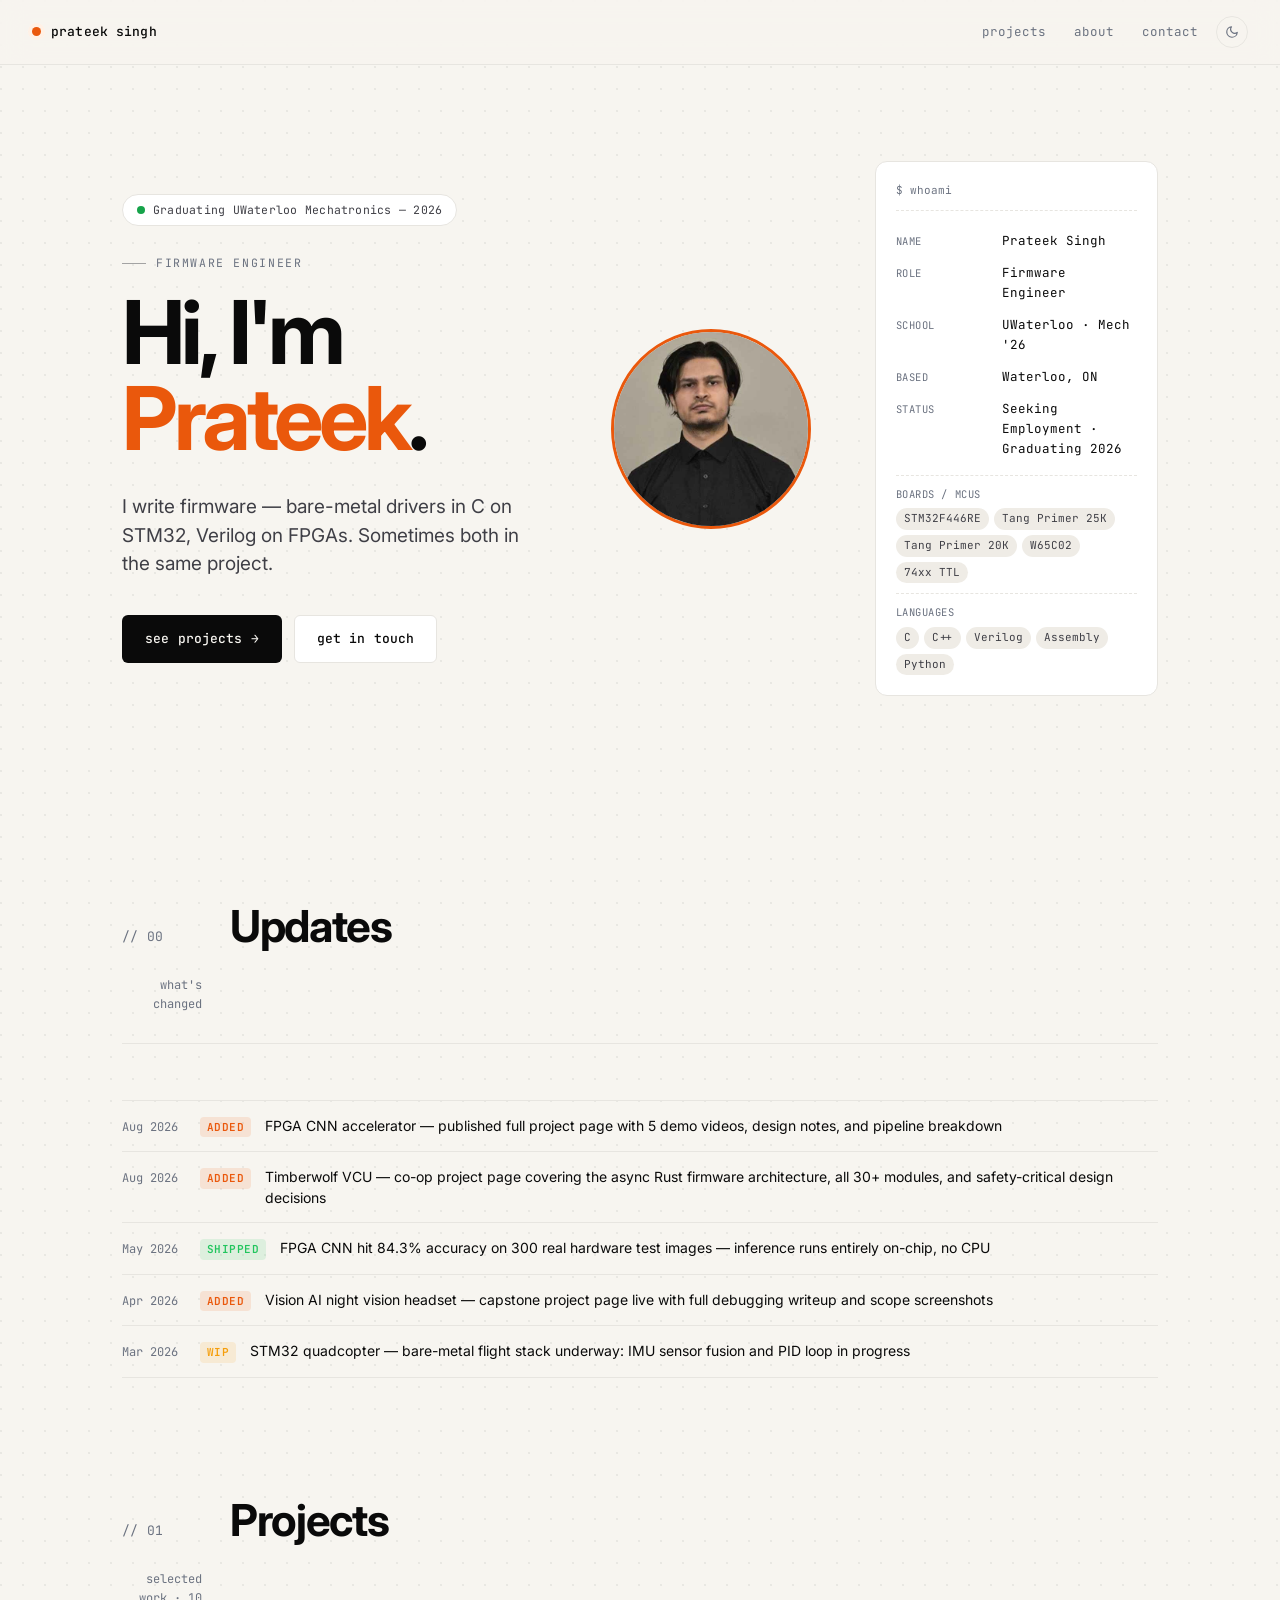
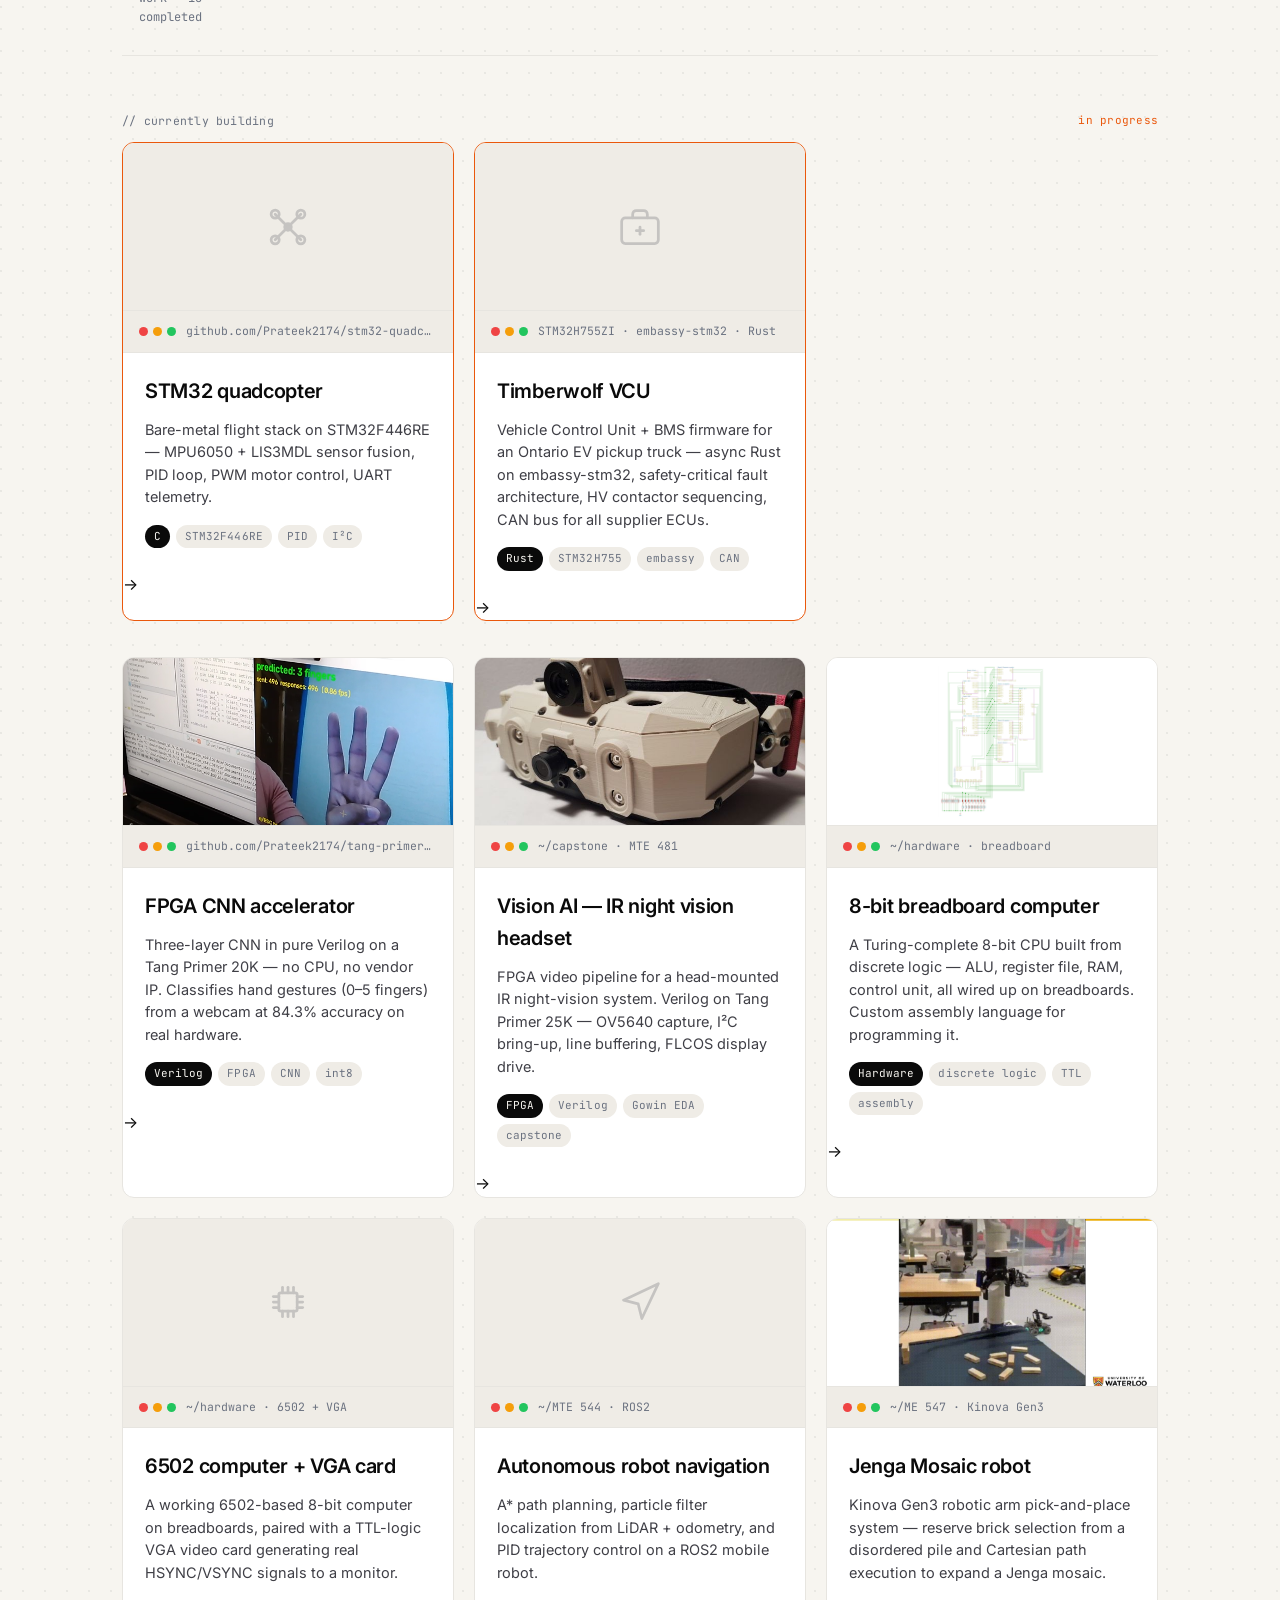
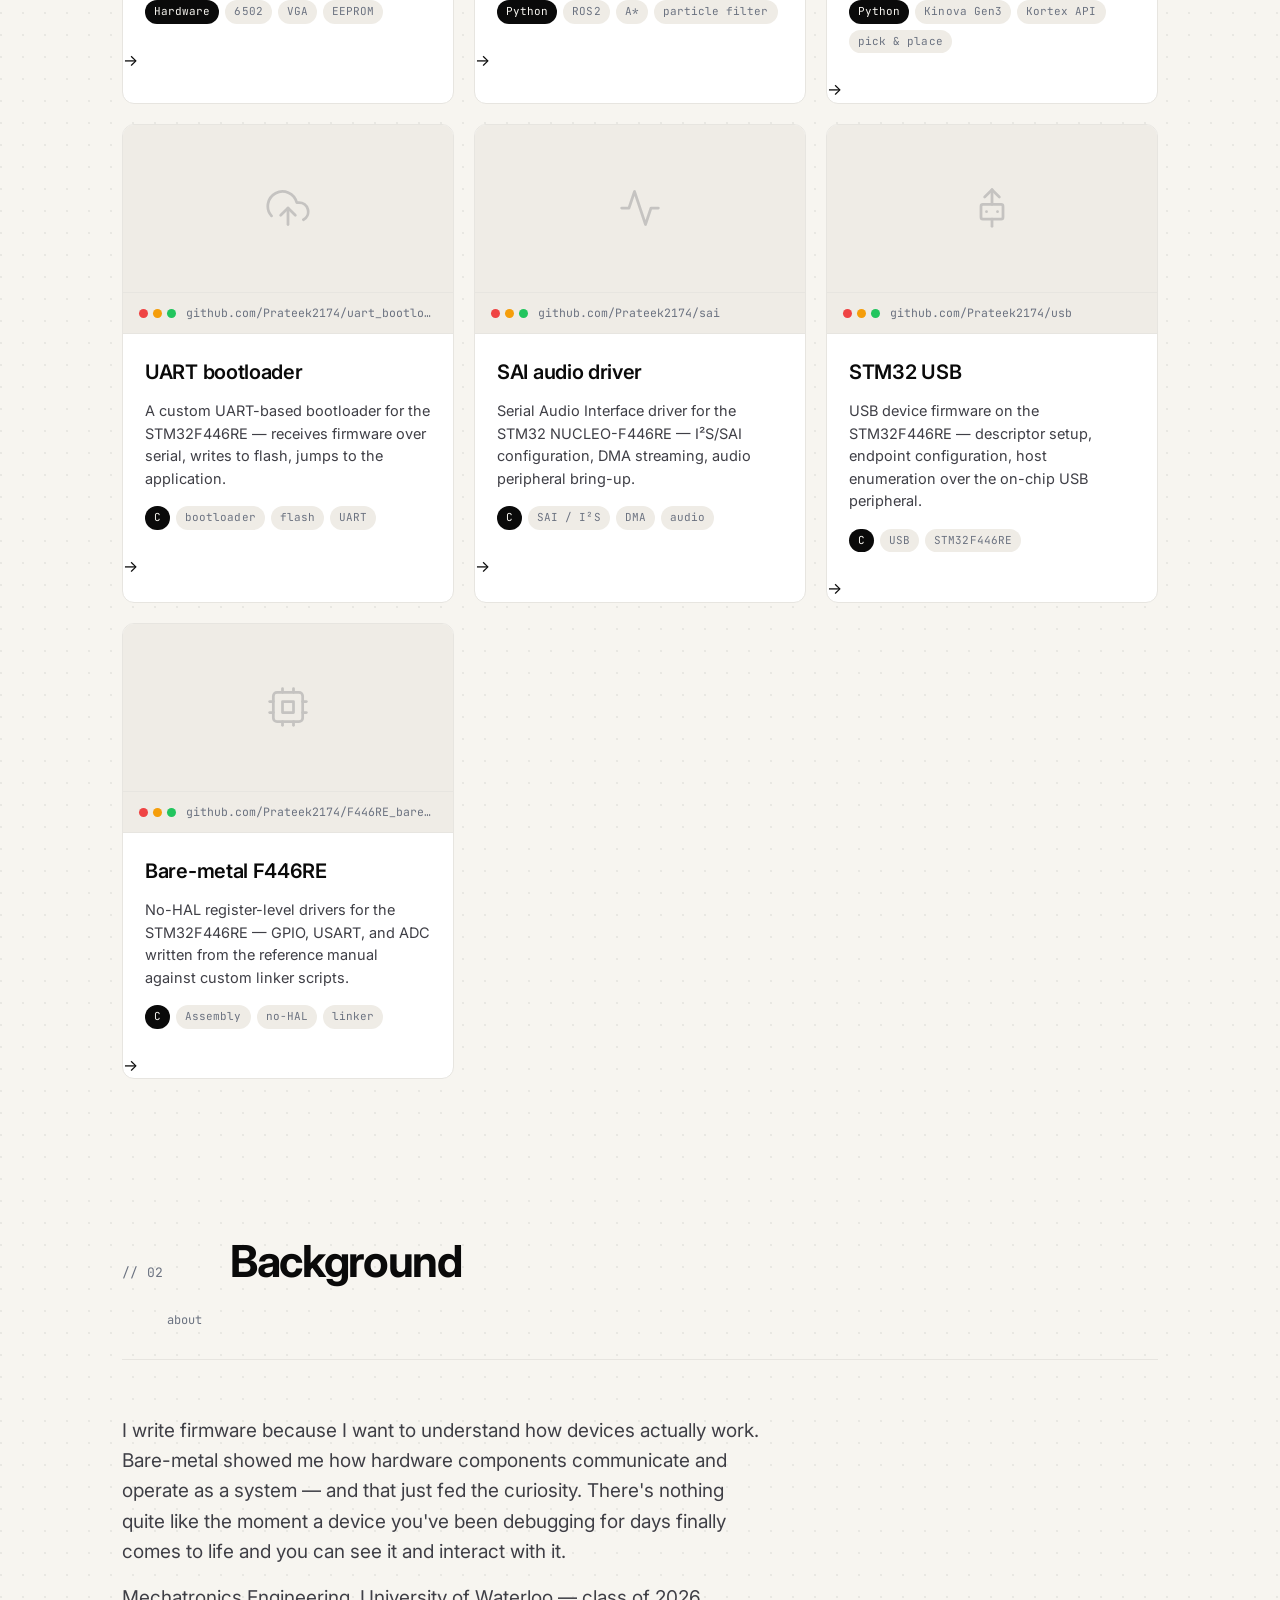
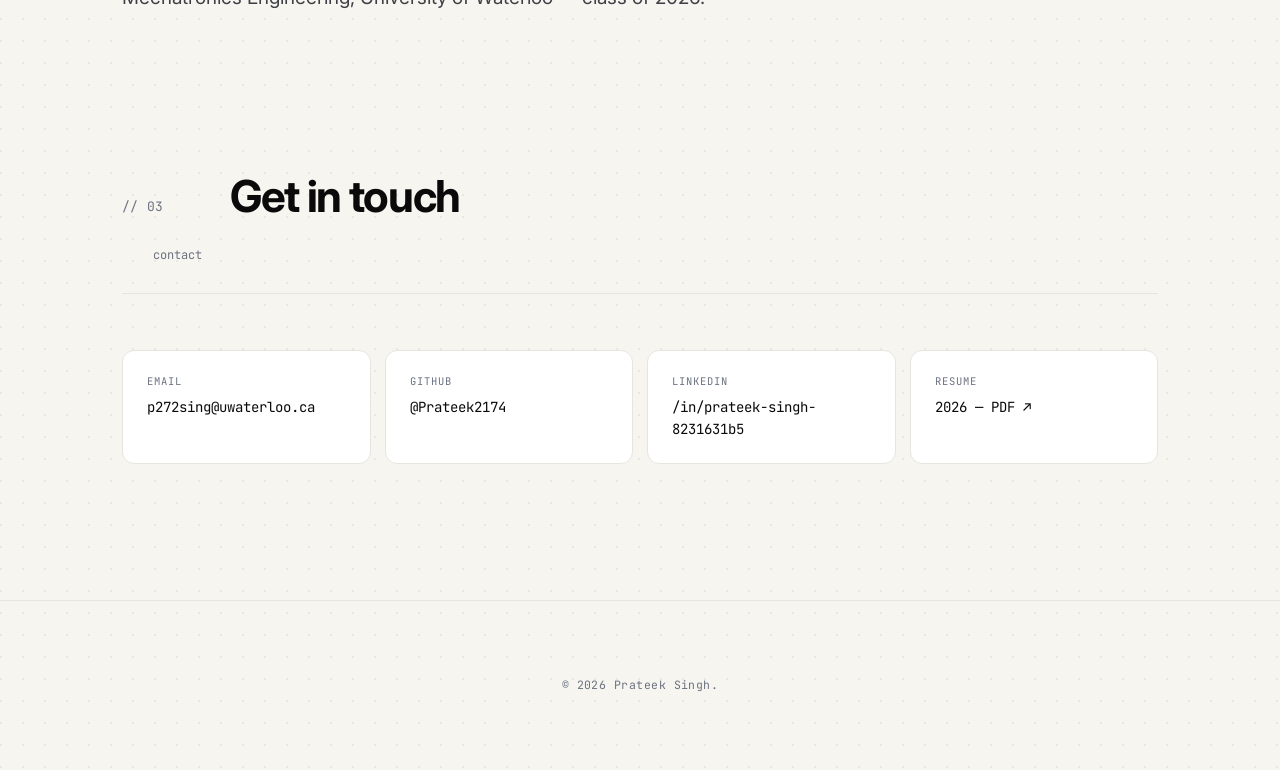
==== index.html @ ed000011 "Add updates feed section to homepage" ====
<!DOCTYPE html>
<html lang="en">
<head>
  <!-- Google tag (gtag.js) -->
  <script async src="https://www.googletagmanager.com/gtag/js?id=G-KDFL389K20"></script>
  <script>
    window.dataLayer = window.dataLayer || [];
    function gtag(){dataLayer.push(arguments);}
    gtag('js', new Date());
    gtag('config', 'G-KDFL389K20');
  </script>
  <meta charset="UTF-8" />
  <meta name="viewport" content="width=device-width, initial-scale=1.0" />
  <title>Prateek Singh — Firmware Engineer</title>
  <meta name="description" content="Portfolio of Prateek Singh, firmware engineer working on embedded systems and FPGAs." />
  <link rel="preconnect" href="https://fonts.googleapis.com" />
  <link rel="preconnect" href="https://fonts.gstatic.com" crossorigin />
  <link href="https://fonts.googleapis.com/css2?family=Inter:wght@400;500;600;700&family=JetBrains+Mono:wght@400;500&display=swap" rel="stylesheet" />
  <link rel="stylesheet" href="styles.css?v=20260513b" />
  <script data-theme-init>(function(){try{var s=localStorage.getItem("theme");var d=s==="dark"||(s!=="light"&&window.matchMedia&&window.matchMedia("(prefers-color-scheme: dark)").matches);if(d)document.documentElement.setAttribute("data-theme","dark");}catch(e){}})();</script>
</head>
<body>
      <header class="nav">
    <a class="nav-brand" href="#home"><span class="dot"></span>prateek singh</a>
    <div class="nav-right">
      <nav class="nav-links">
      <a href="#projects">projects</a>
      <a href="#about">about</a>
      <a href="#contact">contact</a>
    </nav>
      <button class="theme-toggle" type="button" data-theme-toggle aria-label="Toggle theme">
        <svg class="icon-moon" viewBox="0 0 24 24" fill="none" stroke="currentColor" stroke-width="2" stroke-linecap="round" stroke-linejoin="round" aria-hidden="true"><path d="M21 12.79A9 9 0 1 1 11.21 3 7 7 0 0 0 21 12.79z"/></svg>
        <svg class="icon-sun" viewBox="0 0 24 24" fill="none" stroke="currentColor" stroke-width="2" stroke-linecap="round" stroke-linejoin="round" aria-hidden="true"><circle cx="12" cy="12" r="4"/><path d="M12 2v2M12 20v2M4.93 4.93l1.41 1.41M17.66 17.66l1.41 1.41M2 12h2M20 12h2M4.93 19.07l1.41-1.41M17.66 6.34l1.41-1.41"/></svg>
      </button>
    </div>
  </header>

    <main id="top">
    <div class="page page-home" id="home" data-page="home">
    <section class="hero">
      <div class="hero-left">
        <span class="hero-status"><span class="pulse"></span>Graduating UWaterloo Mechatronics — 2026</span>
        <p class="eyebrow">firmware engineer</p>
        <h1>Hi, I'm <span class="accent">Prateek</span>.</h1>
        <p class="hero-tagline">
          I write firmware — bare-metal drivers in C on STM32, Verilog on FPGAs.
          Sometimes both in the same project.
        </p>
        <div class="hero-cta">
          <a class="btn btn-primary" href="#projects">see projects →</a>
          <a class="btn btn-ghost" href="#contact">get in touch</a>
        </div>
      </div>
      <div class="hero-photo">
        <img src="assets/profile.jpg" alt="Prateek Singh" />
      </div>
      <aside class="spec-card">
        <div class="spec-row"><span class="k">name</span><span class="v">Prateek Singh</span></div>
        <div class="spec-row"><span class="k">role</span><span class="v">Firmware Engineer</span></div>
        <div class="spec-row"><span class="k">school</span><span class="v">UWaterloo · Mech '26</span></div>
        <div class="spec-row"><span class="k">based</span><span class="v">Waterloo, ON</span></div>
        <div class="spec-row"><span class="k">status</span><span class="v">Seeking Employment · Graduating 2026</span></div>
        <div class="stack-block">
          <span class="stack-block-label">boards / mcus</span>
          <div class="stack">
            <span>STM32F446RE</span><span>Tang Primer 25K</span><span>Tang Primer 20K</span><span>W65C02</span><span>74xx TTL</span>
          </div>
        </div>
        <div class="stack-block">
          <span class="stack-block-label">languages</span>
          <div class="stack">
            <span>C</span><span>C++</span><span>Verilog</span><span>Assembly</span><span>Python</span>
          </div>
        </div>
      </aside>
    </section>

    <section id="updates" class="section updates-section">
      <header class="section-head">
        <span class="section-num">// 00</span>
        <h2>Updates</h2>
        <span class="right">what's changed</span>
      </header>
      <ol class="update-feed">
        <li class="update-entry">
          <time class="update-date">Aug 2026</time>
          <span class="update-tag update-tag--added">Added</span>
          <span class="update-text">FPGA CNN accelerator — published full project page with 5 demo videos, design notes, and pipeline breakdown</span>
        </li>
        <li class="update-entry">
          <time class="update-date">Aug 2026</time>
          <span class="update-tag update-tag--added">Added</span>
          <span class="update-text">Timberwolf VCU — co-op project page covering the async Rust firmware architecture, all 30+ modules, and safety-critical design decisions</span>
        </li>
        <li class="update-entry">
          <time class="update-date">May 2026</time>
          <span class="update-tag update-tag--shipped">Shipped</span>
          <span class="update-text">FPGA CNN hit 84.3% accuracy on 300 real hardware test images — inference runs entirely on-chip, no CPU</span>
        </li>
        <li class="update-entry">
          <time class="update-date">Apr 2026</time>
          <span class="update-tag update-tag--added">Added</span>
          <span class="update-text">Vision AI night vision headset — capstone project page live with full debugging writeup and scope screenshots</span>
        </li>
        <li class="update-entry">
          <time class="update-date">Mar 2026</time>
          <span class="update-tag update-tag--wip">WIP</span>
          <span class="update-text">STM32 quadcopter — bare-metal flight stack underway: IMU sensor fusion and PID loop in progress</span>
        </li>
      </ol>
    </section>

    <section id="projects" class="section">
      <header class="section-head">
        <span class="section-num">// 01</span>
        <h2>Projects</h2>
        <span class="right">selected work · 10 completed</span>
      </header>

      <!-- currently building -->
      <div class="wip-section">
        <div class="wip-header">
          <span>// currently building</span>
          <span class="wip-status"><span class="pulse"></span>in progress</span>
        </div>
        <div class="tile-grid">
          <a class="tile tile--wip" href="projects/stm32-quadcopter.html">
            <div class="tile-img">
              <div class="tile-img-ph">
                <svg viewBox="0 0 24 24" fill="none" stroke="currentColor" stroke-width="1.5" stroke-linecap="round">
                  <circle cx="5" cy="5" r="2.2"/><circle cx="19" cy="5" r="2.2"/>
                  <circle cx="5" cy="19" r="2.2"/><circle cx="19" cy="19" r="2.2"/>
                  <line x1="5" y1="5" x2="12" y2="12"/><line x1="19" y1="5" x2="12" y2="12"/>
                  <line x1="5" y1="19" x2="12" y2="12"/><line x1="19" y1="19" x2="12" y2="12"/>
                  <circle cx="12" cy="12" r="1.8"/>
                </svg>
              </div>
            </div>
            <div class="tile-head">
              <span class="lights"><span></span><span></span><span></span></span>
              <span class="path">github.com/Prateek2174/stm32-quadcopter</span>
            </div>
            <div class="tile-body">
              <h3>STM32 quadcopter</h3>
              <p>Bare-metal flight stack on STM32F446RE — MPU6050 + LIS3MDL sensor fusion, PID loop, PWM motor control, UART telemetry.</p>
              <div class="tile-tags">
                <span>C</span><span>STM32F446RE</span><span>PID</span><span>I²C</span>
              </div>
            </div>
            <span class="tile-arrow">→</span>
          </a>

          <a class="tile tile--wip" href="projects/stm32-ev-vcu-rust.html">
            <div class="tile-img">
              <div class="tile-img-ph">
                <svg viewBox="0 0 24 24" fill="none" stroke="currentColor" stroke-width="1.5" stroke-linecap="round" stroke-linejoin="round">
                  <rect x="2" y="7" width="20" height="14" rx="2"/>
                  <path d="M16 7V5a2 2 0 0 0-2-2h-4a2 2 0 0 0-2 2v2"/>
                  <line x1="12" y1="12" x2="12" y2="16"/>
                  <line x1="10" y1="14" x2="14" y2="14"/>
                </svg>
              </div>
            </div>
            <div class="tile-head">
              <span class="lights"><span></span><span></span><span></span></span>
              <span class="path">STM32H755ZI · embassy-stm32 · Rust</span>
            </div>
            <div class="tile-body">
              <h3>Timberwolf VCU</h3>
              <p>Vehicle Control Unit + BMS firmware for an Ontario EV pickup truck — async Rust on embassy-stm32, safety-critical fault architecture, HV contactor sequencing, CAN bus for all supplier ECUs.</p>
              <div class="tile-tags">
                <span>Rust</span><span>STM32H755</span><span>embassy</span><span>CAN</span>
              </div>
            </div>
            <span class="tile-arrow">→</span>
          </a>
        </div>
      </div>

      <div class="tile-grid">
        <a class="tile" href="projects/fpga-cnn.html">
          <div class="tile-img">
            <img src="assets/cnn-demo-shot.png" alt="FPGA CNN accelerator running live — predicted: 3 fingers" loading="lazy" />
          </div>
          <div class="tile-head">
            <span class="lights"><span></span><span></span><span></span></span>
            <span class="path">github.com/Prateek2174/tang-primer-cnn</span>
          </div>
          <div class="tile-body">
            <h3>FPGA CNN accelerator</h3>
            <p>Three-layer CNN in pure Verilog on a Tang Primer 20K — no CPU, no vendor IP. Classifies hand gestures (0–5 fingers) from a webcam at 84.3% accuracy on real hardware.</p>
            <div class="tile-tags">
              <span>Verilog</span><span>FPGA</span><span>CNN</span><span>int8</span>
            </div>
          </div>
          <span class="tile-arrow">→</span>
        </a>

        <a class="tile" href="projects/night-vision.html">
          <div class="tile-img">
            <img src="assets/nv-headset-front.png" alt="IR night-vision headset" loading="lazy" />
          </div>
          <div class="tile-head">
            <span class="lights"><span></span><span></span><span></span></span>
            <span class="path">~/capstone · MTE 481</span>
          </div>
          <div class="tile-body">
            <h3>Vision AI — IR night vision headset</h3>
            <p>FPGA video pipeline for a head-mounted IR night-vision system. Verilog on Tang Primer 25K — OV5640 capture, I²C bring-up, line buffering, FLCOS display drive.</p>
            <div class="tile-tags">
              <span>FPGA</span><span>Verilog</span><span>Gowin EDA</span><span>capstone</span>
            </div>
          </div>
          <span class="tile-arrow">→</span>
        </a>

        <a class="tile" href="projects/breadboard-8bit.html">
          <div class="tile-img" style="background:#fff">
            <img src="8bit_breadboard_images/high-level.png" alt="8-bit breadboard computer schematic" loading="lazy" style="object-fit:contain;padding:8px" />
          </div>
          <div class="tile-head">
            <span class="lights"><span></span><span></span><span></span></span>
            <span class="path">~/hardware · breadboard</span>
          </div>
          <div class="tile-body">
            <h3>8-bit breadboard computer</h3>
            <p>A Turing-complete 8-bit CPU built from discrete logic — ALU, register file, RAM, control unit, all wired up on breadboards. Custom assembly language for programming it.</p>
            <div class="tile-tags">
              <span>Hardware</span><span>discrete logic</span><span>TTL</span><span>assembly</span>
            </div>
          </div>
          <span class="tile-arrow">→</span>
        </a>

        <a class="tile" href="projects/breadboard-6502.html">
          <div class="tile-img">
            <div class="tile-img-ph">
              <svg viewBox="0 0 24 24" fill="none" stroke="currentColor" stroke-width="1.5" stroke-linecap="round">
                <rect x="7" y="7" width="10" height="10" rx="1"/>
                <line x1="9" y1="7" x2="9" y2="4"/><line x1="12" y1="7" x2="12" y2="4"/><line x1="15" y1="7" x2="15" y2="4"/>
                <line x1="9" y1="17" x2="9" y2="20"/><line x1="12" y1="17" x2="12" y2="20"/><line x1="15" y1="17" x2="15" y2="20"/>
                <line x1="7" y1="9" x2="4" y2="9"/><line x1="7" y1="12" x2="4" y2="12"/><line x1="7" y1="15" x2="4" y2="15"/>
                <line x1="17" y1="9" x2="20" y2="9"/><line x1="17" y1="12" x2="20" y2="12"/><line x1="17" y1="15" x2="20" y2="15"/>
              </svg>
            </div>
          </div>
          <div class="tile-head">
            <span class="lights"><span></span><span></span><span></span></span>
            <span class="path">~/hardware · 6502 + VGA</span>
          </div>
          <div class="tile-body">
            <h3>6502 computer + VGA card</h3>
            <p>A working 6502-based 8-bit computer on breadboards, paired with a TTL-logic VGA video card generating real HSYNC/VSYNC signals to a monitor.</p>
            <div class="tile-tags">
              <span>Hardware</span><span>6502</span><span>VGA</span><span>EEPROM</span>
            </div>
          </div>
          <span class="tile-arrow">→</span>
        </a>

        <a class="tile" href="projects/robot-nav.html">
          <div class="tile-img">
            <div class="tile-img-ph">
              <svg viewBox="0 0 24 24" fill="none" stroke="currentColor" stroke-width="1.5" stroke-linecap="round" stroke-linejoin="round">
                <polygon points="3 11 22 2 13 21 11 13 3 11"/>
              </svg>
            </div>
          </div>
          <div class="tile-head">
            <span class="lights"><span></span><span></span><span></span></span>
            <span class="path">~/MTE 544 · ROS2</span>
          </div>
          <div class="tile-body">
            <h3>Autonomous robot navigation</h3>
            <p>A* path planning, particle filter localization from LiDAR + odometry, and PID trajectory control on a ROS2 mobile robot.</p>
            <div class="tile-tags">
              <span>Python</span><span>ROS2</span><span>A*</span><span>particle filter</span>
            </div>
          </div>
          <span class="tile-arrow">→</span>
        </a>

        <a class="tile" href="projects/jenga-mosaic.html">
          <div class="tile-img">
            <img src="assets/jenga-arm.png" alt="Kinova Gen3 arm with Jenga blocks in the UWaterloo Robohub" loading="lazy" />
          </div>
          <div class="tile-head">
            <span class="lights"><span></span><span></span><span></span></span>
            <span class="path">~/ME 547 · Kinova Gen3</span>
          </div>
          <div class="tile-body">
            <h3>Jenga Mosaic robot</h3>
            <p>Kinova Gen3 robotic arm pick-and-place system — reserve brick selection from a disordered pile and Cartesian path execution to expand a Jenga mosaic.</p>
            <div class="tile-tags">
              <span>Python</span><span>Kinova Gen3</span><span>Kortex API</span><span>pick &amp; place</span>
            </div>
          </div>
          <span class="tile-arrow">→</span>
        </a>

        <a class="tile" href="projects/uart-bootloader.html">
          <div class="tile-img">
            <div class="tile-img-ph">
              <svg viewBox="0 0 24 24" fill="none" stroke="currentColor" stroke-width="1.5" stroke-linecap="round" stroke-linejoin="round">
                <polyline points="16 16 12 12 8 16"/>
                <line x1="12" y1="12" x2="12" y2="21"/>
                <path d="M20.39 18.39A5 5 0 0 0 18 9h-1.26A8 8 0 1 0 3 16.3"/>
              </svg>
            </div>
          </div>
          <div class="tile-head">
            <span class="lights"><span></span><span></span><span></span></span>
            <span class="path">github.com/Prateek2174/uart_bootloader</span>
          </div>
          <div class="tile-body">
            <h3>UART bootloader</h3>
            <p>A custom UART-based bootloader for the STM32F446RE — receives firmware over serial, writes to flash, jumps to the application.</p>
            <div class="tile-tags">
              <span>C</span><span>bootloader</span><span>flash</span><span>UART</span>
            </div>
          </div>
          <span class="tile-arrow">→</span>
        </a>

        <a class="tile" href="projects/stm32-sai.html">
          <div class="tile-img">
            <div class="tile-img-ph">
              <svg viewBox="0 0 24 24" fill="none" stroke="currentColor" stroke-width="1.5" stroke-linecap="round" stroke-linejoin="round">
                <polyline points="22 12 18 12 15 21 9 3 6 12 2 12"/>
              </svg>
            </div>
          </div>
          <div class="tile-head">
            <span class="lights"><span></span><span></span><span></span></span>
            <span class="path">github.com/Prateek2174/sai</span>
          </div>
          <div class="tile-body">
            <h3>SAI audio driver</h3>
            <p>Serial Audio Interface driver for the STM32 NUCLEO-F446RE — I²S/SAI configuration, DMA streaming, audio peripheral bring-up.</p>
            <div class="tile-tags">
              <span>C</span><span>SAI / I²S</span><span>DMA</span><span>audio</span>
            </div>
          </div>
          <span class="tile-arrow">→</span>
        </a>

        <a class="tile" href="projects/stm32-usb.html">
          <div class="tile-img">
            <div class="tile-img-ph">
              <svg viewBox="0 0 24 24" fill="none" stroke="currentColor" stroke-width="1.5" stroke-linecap="round" stroke-linejoin="round">
                <path d="M12 2v8"/><path d="M8 6l4-4 4 4"/>
                <rect x="6" y="10" width="12" height="8" rx="1"/>
                <line x1="9" y1="14" x2="9" y2="14"/><line x1="15" y1="14" x2="15" y2="14"/>
                <line x1="12" y1="18" x2="12" y2="22"/>
              </svg>
            </div>
          </div>
          <div class="tile-head">
            <span class="lights"><span></span><span></span><span></span></span>
            <span class="path">github.com/Prateek2174/usb</span>
          </div>
          <div class="tile-body">
            <h3>STM32 USB</h3>
            <p>USB device firmware on the STM32F446RE — descriptor setup, endpoint configuration, host enumeration over the on-chip USB peripheral.</p>
            <div class="tile-tags">
              <span>C</span><span>USB</span><span>STM32F446RE</span>
            </div>
          </div>
          <span class="tile-arrow">→</span>
        </a>

        <a class="tile" href="projects/stm32-bare-metal.html">
          <div class="tile-img">
            <div class="tile-img-ph">
              <svg viewBox="0 0 24 24" fill="none" stroke="currentColor" stroke-width="1.5" stroke-linecap="round" stroke-linejoin="round">
                <rect x="4" y="4" width="16" height="16" rx="2"/>
                <rect x="9" y="9" width="6" height="6"/>
                <line x1="9" y1="2" x2="9" y2="4"/><line x1="15" y1="2" x2="15" y2="4"/>
                <line x1="9" y1="20" x2="9" y2="22"/><line x1="15" y1="20" x2="15" y2="22"/>
                <line x1="2" y1="9" x2="4" y2="9"/><line x1="2" y1="15" x2="4" y2="15"/>
                <line x1="20" y1="9" x2="22" y2="9"/><line x1="20" y1="15" x2="22" y2="15"/>
              </svg>
            </div>
          </div>
          <div class="tile-head">
            <span class="lights"><span></span><span></span><span></span></span>
            <span class="path">github.com/Prateek2174/F446RE_bare_metal</span>
          </div>
          <div class="tile-body">
            <h3>Bare-metal F446RE</h3>
            <p>No-HAL register-level drivers for the STM32F446RE — GPIO, USART, and ADC written from the reference manual against custom linker scripts.</p>
            <div class="tile-tags">
              <span>C</span><span>Assembly</span><span>no-HAL</span><span>linker</span>
            </div>
          </div>
          <span class="tile-arrow">→</span>
        </a>
      </div>
    </section>
      </div>

    <section id="about" class="section">
      <header class="section-head">
        <span class="section-num">// 02</span>
        <h2>Background</h2>
        <span class="right">about</span>
      </header>
      <div class="prose">
        <p>
          I write firmware because I want to understand how devices actually work.
          Bare-metal showed me how hardware components communicate and operate as a
          system — and that just fed the curiosity. There's nothing quite like the
          moment a device you've been debugging for days finally comes to life and
          you can see it and interact with it.
        </p>
        <p>
          Mechatronics Engineering, University of Waterloo — class of 2026.
        </p>
      </div>
    </section>


    <section id="contact" class="section">
      <header class="section-head">
        <span class="section-num">// 03</span>
        <h2>Get in touch</h2>
        <span class="right">contact</span>
      </header>
      <div class="contact-grid">
        <a class="contact-card" href="mailto:p272sing@uwaterloo.ca">
          <span class="contact-label">email</span>
          <span class="contact-value">p272sing@uwaterloo.ca</span>
        </a>
        <a class="contact-card" href="https://github.com/Prateek2174" target="_blank" rel="noopener">
          <span class="contact-label">github</span>
          <span class="contact-value">@Prateek2174</span>
        </a>
        <a class="contact-card" href="https://www.linkedin.com/in/prateek-singh-8231631b5" target="_blank" rel="noopener">
          <span class="contact-label">linkedin</span>
          <span class="contact-value">/in/prateek-singh-8231631b5</span>
        </a>
        <a class="contact-card" href="resume/2026_Resume.pdf" target="_blank" rel="noopener">
          <span class="contact-label">resume</span>
          <span class="contact-value">2026 — PDF ↗</span>
        </a>
      </div>
    </section>
  </main>

  <footer class="footer">
    <p>© <span id="year"></span> Prateek Singh.</p>
  </footer>

  
    <script>
    document.getElementById('year').textContent = new Date().getFullYear();
  </script>
  <script src="theme.js" defer></script>
</body>
</html>
---- styles.css ----
:root {
  --bg: #f7f5f0;
  --bg-elev: #ffffff;
  --bg-dark: #0a0a0a;
  --fg: #0a0a0a;
  --fg-soft: #3f3f46;
  --muted: #6b7280;
  --muted-2: #a3a3a3;
  --line: #e7e5e0;
  --line-soft: #efece6;
  --accent: #ea580c;
  --accent-2: #c2410c;
  --accent-soft: #fff1e6;
  --green: #16a34a;
  --green-soft: #dcfce7;
  --blue: #1d4ed8;
  --blue-soft: #dbeafe;
  --purple: #7c3aed;
  --purple-soft: #ede9fe;
  --shadow-sm: 0 1px 2px rgba(0, 0, 0, 0.04);
  --shadow: 0 4px 16px rgba(0, 0, 0, 0.06);
  --shadow-lg: 0 12px 40px rgba(0, 0, 0, 0.08);
  --dot: rgba(10, 10, 10, 0.06);
  --radius: 12px;
  --radius-sm: 6px;
  --mono: "JetBrains Mono", ui-monospace, "SF Mono", Menlo, monospace;
  --sans: "Inter", -apple-system, BlinkMacSystemFont, "Segoe UI", sans-serif;
  --serif: "Newsreader", "Iowan Old Style", Georgia, serif;
  --max-w: 1100px;
}

[data-theme="dark"] {
  --bg: #0d0d10;
  --bg-elev: #17171b;
  --bg-dark: #06060a;
  --fg: #f4f4f5;
  --fg-soft: #d4d4d8;
  --muted: #9ca3af;
  --muted-2: #6b7280;
  --line: #2a2a30;
  --line-soft: #1f1f24;
  --accent: #fb923c;
  --accent-2: #f97316;
  --accent-soft: #3a1f0d;
  --green: #4ade80;
  --green-soft: #14321f;
  --blue: #60a5fa;
  --blue-soft: #14213a;
  --purple: #a78bfa;
  --purple-soft: #221733;
  --shadow-sm: 0 1px 2px rgba(0, 0, 0, 0.4);
  --shadow: 0 4px 16px rgba(0, 0, 0, 0.5);
  --shadow-lg: 0 12px 40px rgba(0, 0, 0, 0.6);
  --dot: rgba(244, 244, 245, 0.05);
  --nav-bg: rgba(13, 13, 16, 0.82);
}

* { box-sizing: border-box; }
html { scroll-behavior: smooth; }

/* dot-grid backdrop */
body {
  margin: 0;
  background:
    radial-gradient(circle at 1px 1px, var(--dot) 1px, transparent 0)
      0 0 / 22px 22px,
    var(--bg);
  color: var(--fg);
  font-family: var(--sans);
  font-size: 16px;
  line-height: 1.6;
  -webkit-font-smoothing: antialiased;
  text-rendering: optimizeLegibility;
  transition: background-color 0.18s ease, color 0.18s ease;
}

a { color: inherit; text-decoration: none; }
::selection { background: var(--fg); color: var(--bg); }

/* ---------- page layout (single long doc, all sections visible) ---------- */
.page { display: block; }
.page + .page {
  margin-top: 24px;
}

/* ---------- nav ---------- */
.nav {
  position: sticky;
  top: 0;
  z-index: 50;
  display: flex;
  justify-content: space-between;
  align-items: center;
  padding: 16px 32px;
  background: var(--nav-bg, rgba(247, 245, 240, 0.82));
  backdrop-filter: saturate(180%) blur(14px);
  -webkit-backdrop-filter: saturate(180%) blur(14px);
  border-bottom: 1px solid var(--line);
}

.nav-brand {
  font-family: var(--mono);
  font-size: 13px;
  font-weight: 500;
  letter-spacing: 0.01em;
  display: inline-flex;
  align-items: center;
  gap: 10px;
  transition: opacity 0.15s ease;
}

.nav-brand:hover { opacity: 0.7; }

.nav-brand .dot {
  width: 9px;
  height: 9px;
  border-radius: 50%;
  background: var(--accent);
  box-shadow: 0 0 0 4px var(--accent-soft);
  display: inline-block;
}

.nav-links {
  display: flex;
  gap: 28px;
  font-family: var(--mono);
  font-size: 12.5px;
  color: var(--muted);
}

.nav-links a:hover { color: var(--fg); }

/* ---------- shared layout ---------- */
main {
  max-width: var(--max-w);
  margin: 0 auto;
  padding: 0 32px;
}

.eyebrow {
  font-family: var(--mono);
  font-size: 11.5px;
  text-transform: uppercase;
  letter-spacing: 0.14em;
  color: var(--muted);
  margin: 0 0 16px;
  display: inline-flex;
  align-items: center;
  gap: 10px;
}

.eyebrow::before {
  content: "";
  display: inline-block;
  width: 24px;
  height: 1px;
  background: var(--muted-2);
}

.accent { color: var(--accent); }

/* section headers with chapter numbers */
.section {
  padding: 120px 0 40px;
}

.section-head {
  display: grid;
  grid-template-columns: 80px 1fr;
  gap: 28px;
  align-items: end;
  margin-bottom: 56px;
  border-bottom: 1px solid var(--line);
  padding-bottom: 28px;
}

.section-num {
  font-family: var(--mono);
  font-size: 13px;
  color: var(--muted);
  letter-spacing: 0.02em;
}

.section-head h2 {
  font-size: 44px;
  font-weight: 700;
  letter-spacing: -0.03em;
  margin: 0;
  line-height: 1;
}

.section-head .right {
  font-family: var(--mono);
  font-size: 12px;
  color: var(--muted);
  text-align: right;
  margin-left: auto;
}

/* ---------- hero ---------- */
.hero {
  padding: 96px 0 88px;
  position: relative;
  display: grid;
  grid-template-columns: 1.5fr auto 1fr;
  gap: 64px;
  align-items: center;
}

.hero-photo {
  display: flex;
  justify-content: center;
}

.hero-photo img {
  width: 200px;
  height: 200px;
  border-radius: 50%;
  object-fit: cover;
  object-position: center top;
  border: 3px solid var(--accent);
}

.hero-left {
  display: flex;
  flex-direction: column;
  align-items: flex-start;
}

.hero-status {
  display: inline-flex;
  align-items: center;
  gap: 8px;
  padding: 6px 14px;
  font-family: var(--mono);
  font-size: 11.5px;
  letter-spacing: 0.02em;
  color: var(--fg-soft);
  background: var(--bg-elev);
  border: 1px solid var(--line);
  border-radius: 999px;
  margin-bottom: 28px;
}

.hero-status .pulse {
  width: 8px; height: 8px;
  border-radius: 50%;
  background: var(--green);
  box-shadow: 0 0 0 0 rgba(22, 163, 74, 0.5);
  animation: pulse 2s infinite;
}

@keyframes pulse {
  0% { box-shadow: 0 0 0 0 rgba(22, 163, 74, 0.5); }
  70% { box-shadow: 0 0 0 8px rgba(22, 163, 74, 0); }
  100% { box-shadow: 0 0 0 0 rgba(22, 163, 74, 0); }
}

.hero h1 {
  font-size: clamp(48px, 8vw, 88px);
  font-weight: 700;
  line-height: 0.98;
  letter-spacing: -0.045em;
  margin: 0 0 32px;
  max-width: 800px;
}

.hero h1 .accent { color: var(--accent); }

.hero-tagline {
  font-size: 19px;
  color: var(--fg-soft);
  max-width: 520px;
  margin: 0 0 36px;
  line-height: 1.5;
}

.hero-cta { display: flex; gap: 12px; flex-wrap: wrap; }

.btn {
  display: inline-flex;
  align-items: center;
  gap: 8px;
  padding: 13px 22px;
  border-radius: var(--radius-sm);
  font-family: var(--mono);
  font-size: 13px;
  font-weight: 500;
  letter-spacing: 0.01em;
  transition: transform 0.08s ease, background 0.15s ease, border-color 0.15s ease, color 0.15s ease;
  border: 1px solid transparent;
  cursor: pointer;
}

.btn:active { transform: translateY(1px); }

.btn-primary {
  background: var(--fg);
  color: var(--bg);
}

.btn-primary:hover { background: var(--fg-soft); }

.btn-ghost {
  border-color: var(--line);
  background: var(--bg-elev);
}

.btn-ghost:hover { border-color: var(--fg); }

/* spec card on the right of the hero */
.spec-card {
  background: var(--bg-elev);
  border: 1px solid var(--line);
  border-radius: var(--radius);
  padding: 20px;
  font-family: var(--mono);
  font-size: 12.5px;
  position: relative;
}

.spec-card::before {
  content: "$ whoami";
  display: block;
  font-size: 11px;
  color: var(--muted);
  border-bottom: 1px dashed var(--line);
  padding-bottom: 10px;
  margin-bottom: 14px;
}

.spec-row {
  display: grid;
  grid-template-columns: 90px 1fr;
  gap: 16px;
  padding: 6px 0;
  align-items: baseline;
}

.spec-row .k {
  color: var(--muted);
  text-transform: uppercase;
  letter-spacing: 0.05em;
  font-size: 10.5px;
}

.spec-row .v { color: var(--fg); }

.spec-card .stack {
  display: flex;
  flex-wrap: wrap;
  gap: 5px;
  margin-top: 10px;
  padding-top: 10px;
  border-top: 1px dashed var(--line);
}

.spec-card .stack span {
  background: var(--line-soft);
  padding: 2px 8px;
  border-radius: 999px;
  font-size: 11px;
  color: var(--fg-soft);
}

/* ---------- project tiles (landing grid) ---------- */
.tile-grid {
  display: grid;
  grid-template-columns: repeat(auto-fill, minmax(320px, 1fr));
  gap: 20px;
}

.tile {
  display: block;
  background: var(--bg-elev);
  border: 1px solid var(--line);
  border-radius: var(--radius);
  overflow: hidden;
  transition: transform 0.18s ease, border-color 0.18s ease, box-shadow 0.18s ease;
  position: relative;
}

/* currently building section */
.wip-section {
  margin-bottom: 36px;
}

.wip-header {
  display: flex;
  align-items: center;
  justify-content: space-between;
  font-family: var(--mono);
  font-size: 11.5px;
  color: var(--muted);
  margin-bottom: 12px;
  letter-spacing: 0.02em;
}

.wip-status {
  display: inline-flex;
  align-items: center;
  gap: 7px;
  color: var(--accent);
  font-size: 11px;
}

.tile--wip {
  border-color: var(--accent);
  max-width: 400px;
}

.tile--wip:hover {
  border-color: var(--accent-2);
  box-shadow: 0 4px 24px rgba(234, 88, 12, 0.12);
}

/* tile image / placeholder */
.tile-img {
  height: 168px;
  overflow: hidden;
  border-bottom: 1px solid var(--line);
  background: var(--line-soft);
}

.tile-img img {
  width: 100%;
  height: 100%;
  object-fit: cover;
  display: block;
  transition: transform 0.3s ease;
}

.tile:hover .tile-img img {
  transform: scale(1.04);
}

.tile-img-ph {
  width: 100%;
  height: 100%;
  display: flex;
  align-items: center;
  justify-content: center;
  background: var(--line-soft);
}

.tile-img-ph svg {
  width: 44px;
  height: 44px;
  color: var(--muted-2);
  opacity: 0.55;
}

.tile:hover {
  transform: translateY(-3px);
  border-color: var(--fg);
  box-shadow: var(--shadow);
}

.tile-head {
  display: flex;
  align-items: center;
  gap: 10px;
  padding: 11px 16px;
  border-bottom: 1px solid var(--line);
  background: var(--line-soft);
  font-family: var(--mono);
  font-size: 11.5px;
  color: var(--muted);
  overflow: hidden;
}

.tile-head .lights {
  display: inline-flex;
  gap: 5px;
  flex: 0 0 auto;
}

.tile-head .lights span {
  width: 9px; height: 9px;
  border-radius: 50%;
  display: block;
  background: #d4d4d8;
}

.tile-head .lights span:nth-child(1) { background: #ef4444; }
.tile-head .lights span:nth-child(2) { background: #f59e0b; }
.tile-head .lights span:nth-child(3) { background: #22c55e; }

.tile-head .path {
  flex: 1 1 auto;
  white-space: nowrap;
  overflow: hidden;
  text-overflow: ellipsis;
}

.tile-body {
  padding: 22px 22px 24px;
  display: flex;
  flex-direction: column;
  gap: 12px;
}

.tile-body h3 {
  font-size: 20px;
  font-weight: 600;
  margin: 0;
  letter-spacing: -0.015em;
  color: var(--fg);
}

.tile-body p {
  font-size: 14.5px;
  color: var(--fg-soft);
  margin: 0;
  line-height: 1.55;
}

.tile-tags {
  display: flex;
  flex-wrap: wrap;
  gap: 6px;
  margin-top: 4px;
}

.tile-tags span,
.project-meta-row .tag {
  font-family: var(--mono);
  font-size: 11px;
  padding: 3px 9px;
  background: var(--line-soft);
  color: var(--muted);
  border-radius: 999px;
  letter-spacing: 0.005em;
}

/* color-coded language tags */
.tile-tags span:first-child,
.project-meta-row .tag.code {
  background: var(--fg);
  color: var(--bg);
}

/* ---------- about ---------- */
.prose {
  font-size: 19px;
  color: var(--fg-soft);
  max-width: 640px;
}

.prose p { margin: 0 0 16px; }
.prose p:last-child { margin: 0; }

/* ---------- contact ---------- */
.contact-grid {
  display: grid;
  gap: 14px;
  grid-template-columns: repeat(auto-fit, minmax(220px, 1fr));
}

.contact-card {
  display: flex;
  flex-direction: column;
  padding: 22px 24px;
  border: 1px solid var(--line);
  border-radius: var(--radius);
  background: var(--bg-elev);
  transition: border-color 0.15s ease, transform 0.15s ease;
}

.contact-card:hover {
  border-color: var(--fg);
  transform: translateY(-2px);
}

.contact-label {
  font-family: var(--mono);
  font-size: 10.5px;
  text-transform: uppercase;
  letter-spacing: 0.1em;
  color: var(--muted);
  margin-bottom: 6px;
}

.contact-value {
  font-family: var(--mono);
  font-size: 14px;
}

/* ---------- updates feed ---------- */
.updates-section { padding-bottom: 0; }

.update-feed {
  list-style: none;
  margin: 0;
  padding: 0;
  border-top: 1px solid var(--line);
}

.update-entry {
  display: flex;
  align-items: baseline;
  gap: 14px;
  padding: 14px 0;
  border-bottom: 1px solid var(--line);
  font-size: 14px;
  line-height: 1.5;
}

.update-date {
  font-family: var(--mono);
  font-size: 12px;
  color: var(--muted);
  white-space: nowrap;
  min-width: 64px;
}

.update-tag {
  font-family: var(--mono);
  font-size: 11px;
  font-weight: 600;
  letter-spacing: 0.04em;
  padding: 2px 7px;
  border-radius: 4px;
  white-space: nowrap;
  text-transform: uppercase;
}

.update-tag--added   { background: color-mix(in srgb, var(--accent) 12%, transparent); color: var(--accent); }
.update-tag--shipped { background: color-mix(in srgb, #22c55e 12%, transparent); color: #22c55e; }
.update-tag--wip     { background: color-mix(in srgb, #f59e0b 12%, transparent); color: #f59e0b; }
.update-tag--updated { background: color-mix(in srgb, #a78bfa 12%, transparent); color: #a78bfa; }

.update-text { color: var(--fg); flex: 1; }

/* ---------- footer ---------- */
.footer {
  padding: 64px 32px;
  text-align: center;
  font-family: var(--mono);
  font-size: 11.5px;
  letter-spacing: 0.04em;
  color: var(--muted);
  border-top: 1px solid var(--line);
  margin-top: 96px;
}

/* ---------- table of contents (auto-generated by toc.js) ---------- */
.toc {
  margin: 0 0 48px;
  padding: 18px 22px;
  border: 1px solid var(--line);
  border-radius: var(--radius-sm);
  background: var(--bg-elev);
  position: relative;
}

.toc::before {
  content: "// contents";
  display: block;
  font-family: var(--mono);
  font-size: 10.5px;
  text-transform: uppercase;
  letter-spacing: 0.15em;
  color: var(--muted);
  margin-bottom: 14px;
  padding-bottom: 10px;
  border-bottom: 1px dashed var(--line);
}

.toc ol {
  list-style: none;
  padding: 0;
  margin: 0;
  display: flex;
  flex-direction: column;
  gap: 7px;
}

.toc li {
  display: flex;
  align-items: baseline;
  gap: 14px;
}

.toc-num {
  font-family: var(--mono);
  font-size: 10.5px;
  color: var(--muted);
  flex: 0 0 20px;
  user-select: none;
}

.toc a {
  font-family: var(--mono);
  font-size: 13px;
  color: var(--fg-soft);
  transition: color 0.15s ease;
}

.toc a:hover { color: var(--accent); }

/* keep anchored headings from disappearing under the sticky nav */
.project-body h2 { scroll-margin-top: 88px; }

/* ---------- project page (project detail) ---------- */
.project-page {
  padding: 96px 0 32px;
  position: relative;
}

.project-page::before {
  content: "";
  position: absolute;
  top: 56px;
  left: 0;
  width: 60px;
  height: 1px;
  background: var(--accent);
}

.project-page .eyebrow { margin: 0 0 16px; }

.project-page h1 {
  font-size: clamp(36px, 5.5vw, 56px);
  font-weight: 700;
  letter-spacing: -0.03em;
  line-height: 1.04;
  margin: 0 0 20px;
  max-width: 760px;
}

.project-page .tagline {
  font-size: 20px;
  color: var(--fg-soft);
  max-width: 640px;
  margin: 0 0 32px;
  line-height: 1.5;
}

.project-meta-row {
  display: flex;
  flex-wrap: wrap;
  gap: 6px;
  margin-bottom: 36px;
}

.project-body {
  border-top: 1px solid var(--line);
  padding: 40px 0;
}

.project-body h2 {
  font-size: 12px;
  font-family: var(--mono);
  font-weight: 500;
  text-transform: uppercase;
  letter-spacing: 0.1em;
  color: var(--accent);
  margin: 40px 0 14px;
  display: inline-flex;
  align-items: center;
  gap: 12px;
}

.project-body h2::before {
  content: "";
  display: inline-block;
  width: 24px;
  height: 1px;
  background: var(--accent);
}

.project-body h2:first-child { margin-top: 0; }

.project-body h3 {
  font-size: 17px;
  font-weight: 600;
  color: var(--fg);
  margin: 24px 0 10px;
  letter-spacing: -0.005em;
  max-width: 720px;
}

.project-body p {
  font-size: 17px;
  color: var(--fg-soft);
  margin: 0 0 18px;
  max-width: 720px;
  line-height: 1.7;
}

.project-body code {
  font-family: var(--mono);
  font-size: 0.9em;
  background: var(--line-soft);
  padding: 1.5px 7px;
  border-radius: 4px;
  color: var(--fg);
}

.project-body ul {
  font-size: 17px;
  color: var(--fg-soft);
  margin: 0 0 18px;
  padding-left: 24px;
  max-width: 720px;
  line-height: 1.7;
}

.project-body li { margin-bottom: 8px; }

/* dl specs block */
.specs {
  margin: 36px 0;
  padding: 28px 32px;
  border: 1px solid var(--line);
  border-radius: var(--radius);
  background: var(--bg-elev);
  display: grid;
  grid-template-columns: repeat(auto-fit, minmax(220px, 1fr));
  gap: 20px 36px;
  position: relative;
}

.specs::before {
  content: "spec sheet";
  position: absolute;
  top: -10px;
  left: 24px;
  background: var(--bg);
  padding: 0 10px;
  font-family: var(--mono);
  font-size: 10.5px;
  text-transform: uppercase;
  letter-spacing: 0.15em;
  color: var(--muted);
}

.specs div { display: flex; flex-direction: column; gap: 4px; }

.specs dt {
  font-family: var(--mono);
  font-size: 10.5px;
  text-transform: uppercase;
  letter-spacing: 0.1em;
  color: var(--muted);
}

.specs dd {
  margin: 0;
  font-size: 14.5px;
  color: var(--fg);
}

/* parts-list block — bill of materials, grouped */
.parts-list {
  margin: 28px 0 36px;
  padding: 28px 32px;
  border: 1px solid var(--line);
  border-radius: var(--radius);
  background: var(--bg-elev);
  display: grid;
  grid-template-columns: repeat(auto-fit, minmax(240px, 1fr));
  gap: 24px 36px;
  position: relative;
}

.parts-list::before {
  content: "bill of materials";
  position: absolute;
  top: -10px;
  left: 24px;
  background: var(--bg);
  padding: 0 10px;
  font-family: var(--mono);
  font-size: 10.5px;
  text-transform: uppercase;
  letter-spacing: 0.15em;
  color: var(--muted);
}

.parts-group h3 {
  font-family: var(--mono);
  font-size: 10.5px;
  text-transform: uppercase;
  letter-spacing: 0.1em;
  color: var(--muted);
  margin: 0 0 10px;
  font-weight: 500;
}

.parts-group ul {
  list-style: none;
  padding: 0;
  margin: 0;
}

.parts-group li {
  display: flex;
  gap: 12px;
  font-size: 13.5px;
  color: var(--fg);
  line-height: 1.55;
  margin-bottom: 4px;
}

.parts-group .qty {
  font-family: var(--mono);
  font-size: 12.5px;
  color: var(--muted);
  flex: 0 0 36px;
  text-align: right;
}

.parts-group .part { flex: 1; }

.parts-note {
  margin: 0 0 36px;
  font-size: 13.5px;
  color: var(--muted);
  max-width: 720px;
}

/* register / data tables inside project bodies */
.project-body table.reg-table {
  margin: 8px 0 28px;
  border-collapse: collapse;
  font-size: 14px;
  max-width: 720px;
  width: 100%;
  color: var(--fg);
}

.project-body table.reg-table caption {
  caption-side: top;
  text-align: left;
  font-family: var(--mono);
  font-size: 11px;
  text-transform: uppercase;
  letter-spacing: 0.1em;
  color: var(--muted);
  margin-bottom: 8px;
}

.project-body table.reg-table th,
.project-body table.reg-table td {
  padding: 8px 14px;
  border-bottom: 1px solid var(--line);
  text-align: left;
  vertical-align: top;
}

.project-body table.reg-table th {
  font-family: var(--mono);
  font-size: 11px;
  text-transform: uppercase;
  letter-spacing: 0.08em;
  font-weight: 500;
  color: var(--muted);
  background: var(--bg-elev);
  border-bottom: 1px solid var(--line);
}

.project-body table.reg-table td code {
  background: transparent;
  padding: 0;
  font-size: 13px;
}

/* ---------- Notion-style code block ---------- */
.code-block {
  margin: 28px 0;
  background: #0d0d0d;
  border-radius: var(--radius);
  border: 1px solid #1f1f1f;
  overflow: hidden;
  font-family: var(--mono);
  font-size: 13px;
  line-height: 1.65;
  box-shadow: var(--shadow);
}

.code-head {
  display: flex;
  justify-content: space-between;
  align-items: center;
  padding: 11px 18px;
  border-bottom: 1px solid #1f1f1f;
  background: #151515;
  font-size: 11.5px;
}

.code-head .code-file {
  color: #d4d4d8;
  font-weight: 500;
  font-size: 12px;
}

.code-head .code-lang {
  color: var(--accent);
  text-transform: uppercase;
  letter-spacing: 0.1em;
  font-size: 10.5px;
  padding: 2px 8px;
  background: rgba(234, 88, 12, 0.12);
  border-radius: 999px;
}

.code-block pre {
  margin: 0;
  padding: 18px 22px;
  overflow-x: auto;
  color: #e7e5e0;
}

.code-block code {
  background: none;
  padding: 0;
  color: inherit;
  font-size: 13px;
  white-space: pre;
  font-family: inherit;
}

.code-block .tok-comment { color: #6b7280; font-style: italic; }
.code-block .tok-string  { color: #86efac; }
.code-block .tok-pp      { color: #fcd34d; }
.code-block .tok-kw      { color: #c4b5fd; }
.code-block .tok-num     { color: #fdba74; }
.code-block .tok-fn      { color: #93c5fd; }

/* file tree pseudo-block */
.tree {
  background: var(--bg-dark);
  color: #e7e5e0;
  border-radius: var(--radius-sm);
  padding: 24px 28px;
  font-family: var(--mono);
  font-size: 13px;
  line-height: 1.75;
  max-width: 560px;
  margin: 24px 0;
  overflow-x: auto;
}

.tree .dir { color: var(--accent); }
.tree .dim { color: #6b7280; }
.tree .file { color: #f7f5f0; }

/* repo link */
.repo-link {
  display: inline-flex;
  align-items: center;
  gap: 10px;
  padding: 12px 18px;
  border: 1px solid var(--line);
  border-radius: var(--radius-sm);
  font-family: var(--mono);
  font-size: 13px;
  background: var(--bg-elev);
  transition: border-color 0.15s ease, transform 0.15s ease;
  margin: 8px 0 36px;
}

.repo-link:hover {
  border-color: var(--fg);
  transform: translateY(-1px);
}

.repo-link .gh { color: var(--accent); font-weight: 600; }

/* "code coming soon" pill — used on projects without a public repo yet */
.coming-soon {
  display: inline-block;
  margin: 8px 0 36px;
  padding: 8px 14px;
  border: 1px dashed var(--line);
  border-radius: var(--radius-sm);
  font-family: var(--mono);
  font-size: 12px;
  color: var(--muted);
  background: var(--bg-elev);
  letter-spacing: 0.02em;
}

/* figures */
figure {
  margin: 32px 0;
  padding: 0;
}

figure img {
  display: block;
  border: 1px solid var(--line);
  border-radius: var(--radius-sm);
  max-width: 100%;
  height: auto;
}

figure.module-shot img {
  max-width: 280px;
  background: #fff;
  padding: 12px;
}

figure.team-shot img { max-width: 560px; }

figure.hero-shot {
  margin: 0 0 36px;
}
figure.hero-shot img {
  width: 100%;
  max-width: 880px;
  border-radius: var(--radius);
  border: 1px solid var(--line);
  display: block;
}

figure.video-short {
  margin: 32px 0;
  display: flex;
  justify-content: center;
}
figure.video-short iframe {
  width: 315px;
  height: 560px;
  border-radius: var(--radius-sm);
  border: 1px solid var(--line);
}

figure.device-shot,
figure.booth-shot {
  margin: 32px 0;
}
figure.device-shot img,
figure.booth-shot img {
  width: 100%;
  max-width: 720px;
  border-radius: var(--radius-sm);
  border: 1px solid var(--line);
  display: block;
}

.title-sub {
  display: block;
  font-size: 0.5em;
  font-weight: 500;
  color: var(--muted);
  letter-spacing: -0.01em;
  margin-top: 8px;
}

figcaption {
  margin-top: 14px;
  font-size: 13px;
  color: var(--muted);
  max-width: 560px;
  line-height: 1.55;
}

/* inspiration / attribution callout */
.inspiration-credit {
  margin: 24px 0 32px;
  padding: 16px 20px;
  border: 1px solid var(--line);
  border-left: 3px solid var(--accent, #e8b341);
  border-radius: var(--radius-sm);
  background: var(--bg-elev);
}
.inspiration-credit p {
  margin: 0;
  font-size: 14px;
  color: var(--muted);
  line-height: 1.6;
}
.inspiration-credit strong {
  color: var(--fg);
  font-weight: 600;
}
.inspiration-credit a {
  color: var(--fg);
  border-bottom: 1px dashed var(--line);
}
.inspiration-credit a:hover {
  color: var(--accent, #e8b341);
}

/* back-to-projects bottom link */
.page-end {
  margin: 72px 0 0;
  padding-top: 28px;
  border-top: 1px solid var(--line);
  display: flex;
  justify-content: space-between;
  align-items: center;
  gap: 16px;
  flex-wrap: wrap;
}

.page-end a {
  font-family: var(--mono);
  font-size: 13px;
  color: var(--muted);
  transition: color 0.15s ease;
}

.page-end a:hover { color: var(--fg); }

/* ---------- mobile ---------- */
@media (max-width: 880px) {
  .hero {
    grid-template-columns: 1fr;
    gap: 32px;
    padding: 56px 0 64px;
  }
  .hero-photo img { width: 140px; height: 140px; }
  .spec-card { max-width: 360px; }
  .section-head { grid-template-columns: 1fr; gap: 12px; }
  .section-head .right { display: none; }
}

@media (max-width: 640px) {
  .nav { padding: 14px 20px; }
  main { padding: 0 20px; }
  .nav-links { gap: 18px; }
  .section { padding: 80px 0 24px; }
  .section-head h2 { font-size: 30px; }
  .tile-grid { grid-template-columns: 1fr; }
  .project-page { padding: 64px 0 16px; }
}


/* ---------- theme toggle ---------- */
.nav-right {
  display: inline-flex;
  align-items: center;
  gap: 18px;
}

.theme-toggle {
  display: inline-flex;
  align-items: center;
  justify-content: center;
  width: 32px;
  height: 32px;
  padding: 0;
  border: 1px solid var(--line);
  border-radius: 999px;
  background: transparent;
  color: var(--muted);
  cursor: pointer;
  transition: color 0.15s ease, border-color 0.15s ease, background 0.15s ease;
}

.theme-toggle:hover {
  color: var(--fg);
  border-color: var(--fg);
}

.theme-toggle svg {
  width: 14px;
  height: 14px;
  display: block;
}

.theme-toggle .icon-sun  { display: none; }
.theme-toggle .icon-moon { display: block; }

[data-theme="dark"] .theme-toggle .icon-sun  { display: block; }
[data-theme="dark"] .theme-toggle .icon-moon { display: none; }

@media (max-width: 640px) {
  .nav-right { gap: 14px; }
}


/* ---------- stack section (boards & languages) ---------- */
.stack-grid {
  display: grid;
  grid-template-columns: 1fr 1fr;
  gap: 56px;
}

.stack-col-title {
  font-family: var(--mono);
  font-size: 10.5px;
  text-transform: uppercase;
  letter-spacing: 0.15em;
  color: var(--muted);
  margin: 0 0 22px;
  font-weight: 500;
  border-bottom: 1px solid var(--line);
  padding-bottom: 12px;
}

.stack-list {
  list-style: none;
  padding: 0;
  margin: 0;
  display: flex;
  flex-direction: column;
  gap: 24px;
}

.stack-list li {
  display: flex;
  flex-direction: column;
  gap: 4px;
}

.stack-name {
  font-size: 17px;
  font-weight: 600;
  color: var(--fg);
  letter-spacing: -0.01em;
}

.stack-meta {
  font-family: var(--mono);
  font-size: 11.5px;
  color: var(--muted);
  letter-spacing: 0.01em;
}

.stack-uses {
  font-size: 13.5px;
  color: var(--fg-soft);
  line-height: 1.6;
  margin-top: 4px;
}

.stack-uses a {
  color: var(--accent);
  border-bottom: 1px dashed transparent;
  transition: border-color 0.15s ease, color 0.15s ease;
}

.stack-uses a:hover {
  border-bottom-color: var(--accent);
}

@media (max-width: 880px) {
  .stack-grid { grid-template-columns: 1fr; gap: 40px; }
}

/* ---------- spec-card stack blocks (boards/mcus + languages) ---------- */
.spec-card .stack-block {
  margin-top: 10px;
  padding-top: 10px;
  border-top: 1px dashed var(--line);
}

.spec-card .stack-block-label {
  display: block;
  color: var(--muted);
  text-transform: uppercase;
  letter-spacing: 0.05em;
  font-size: 10.5px;
  margin-bottom: 6px;
}

.spec-card .stack-block .stack {
  margin-top: 0;
  padding-top: 0;
  border-top: none;
}
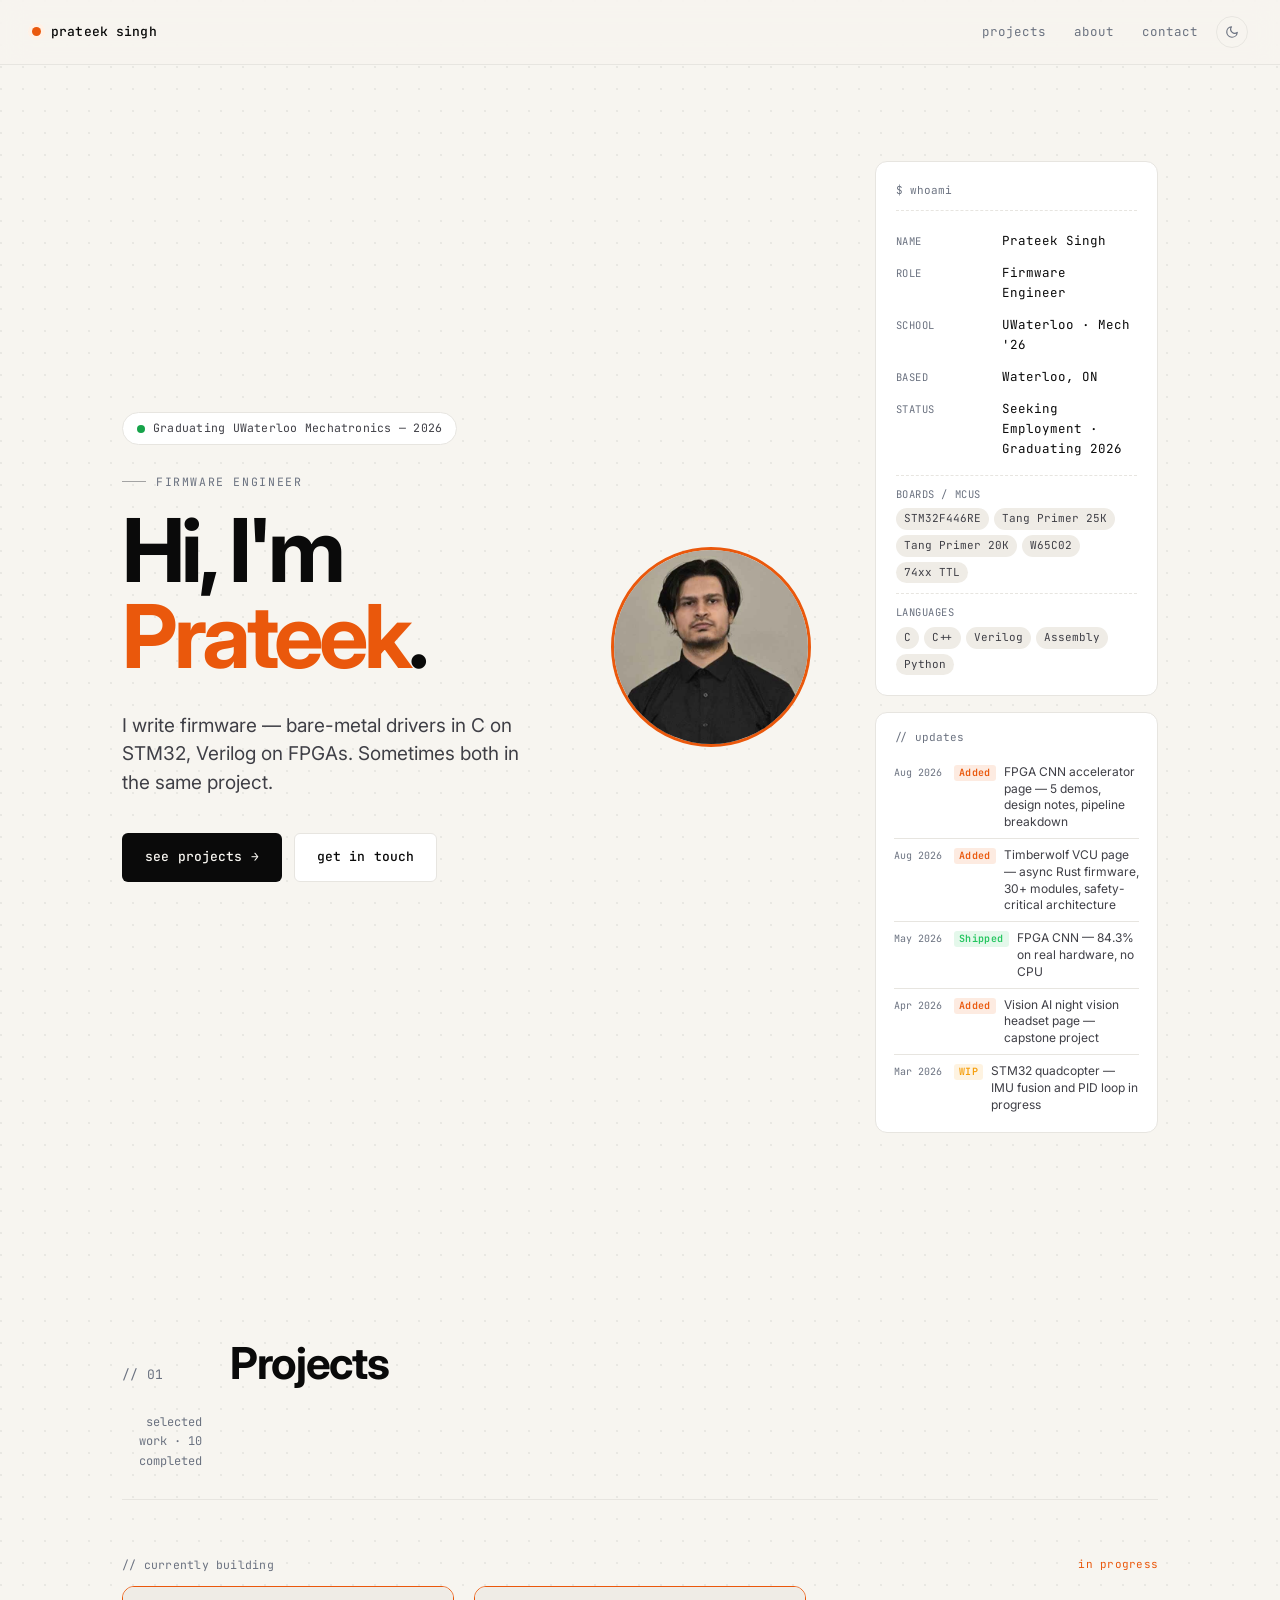
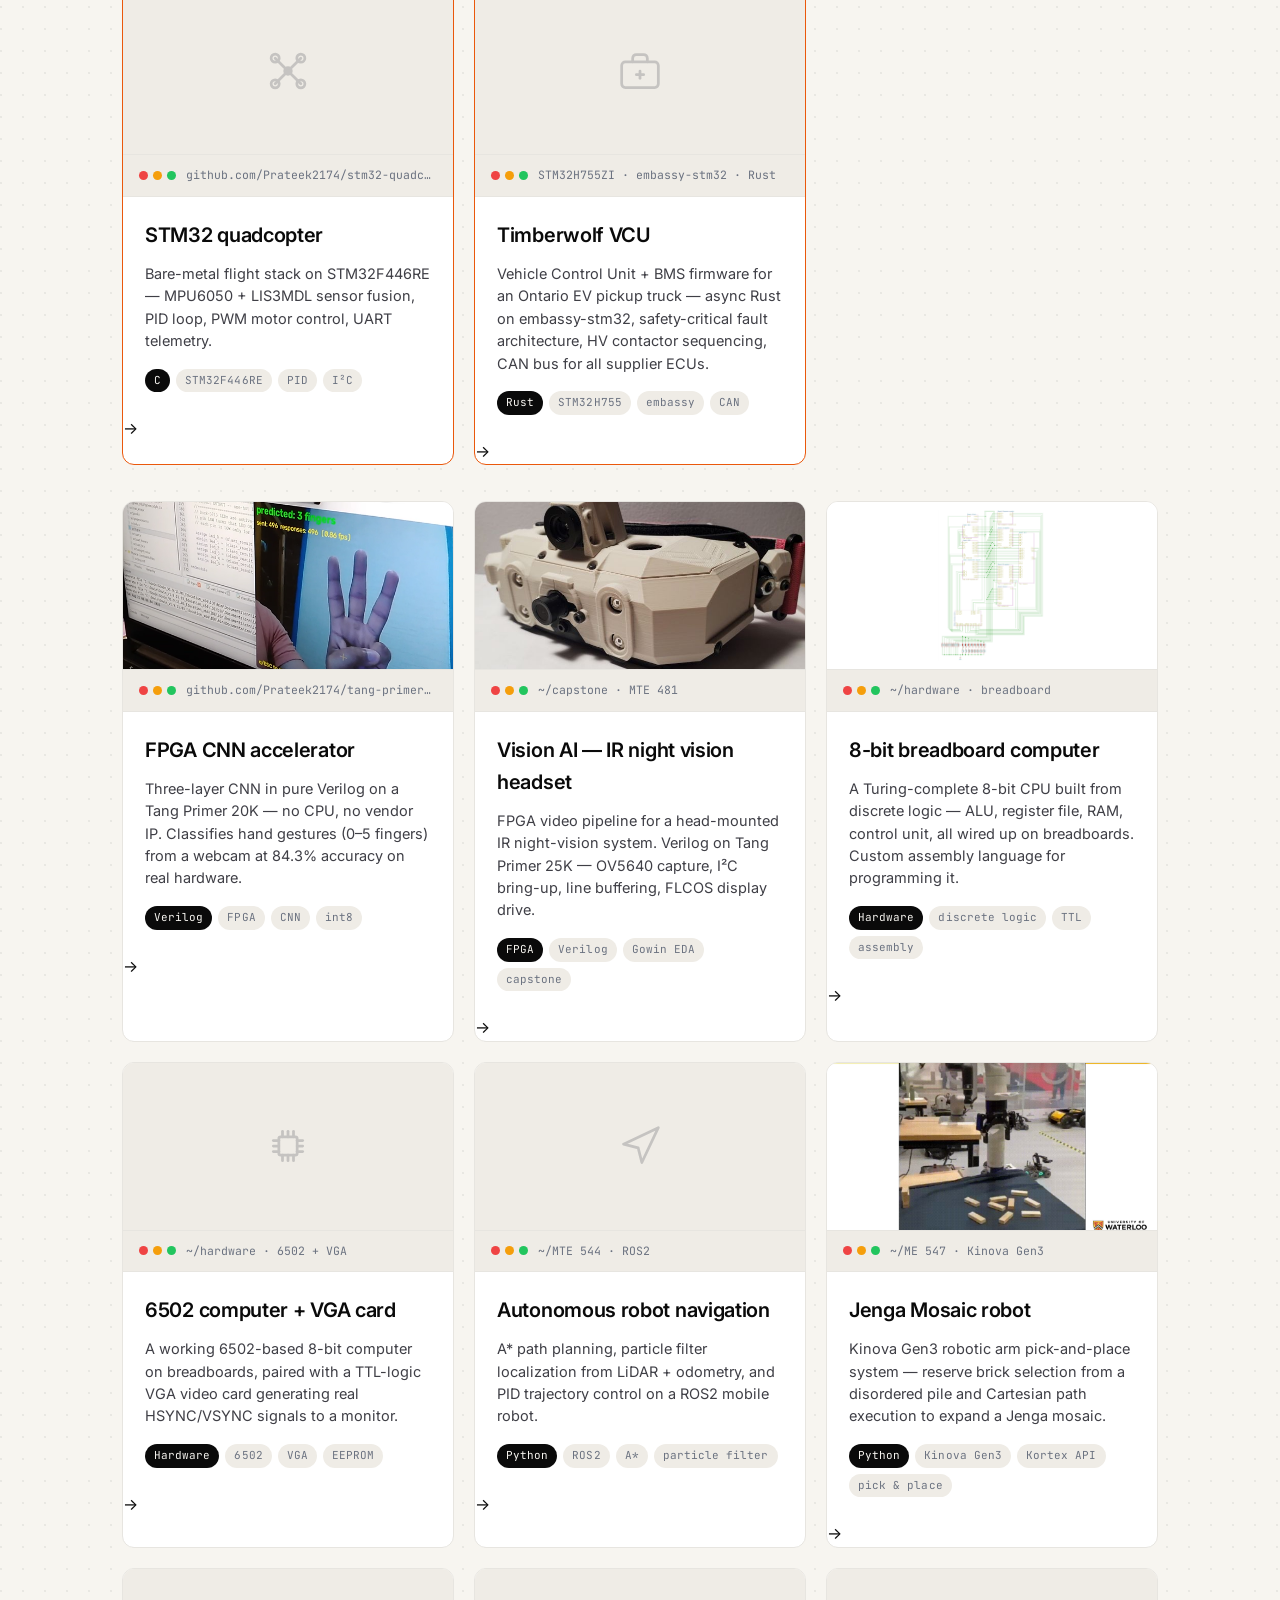
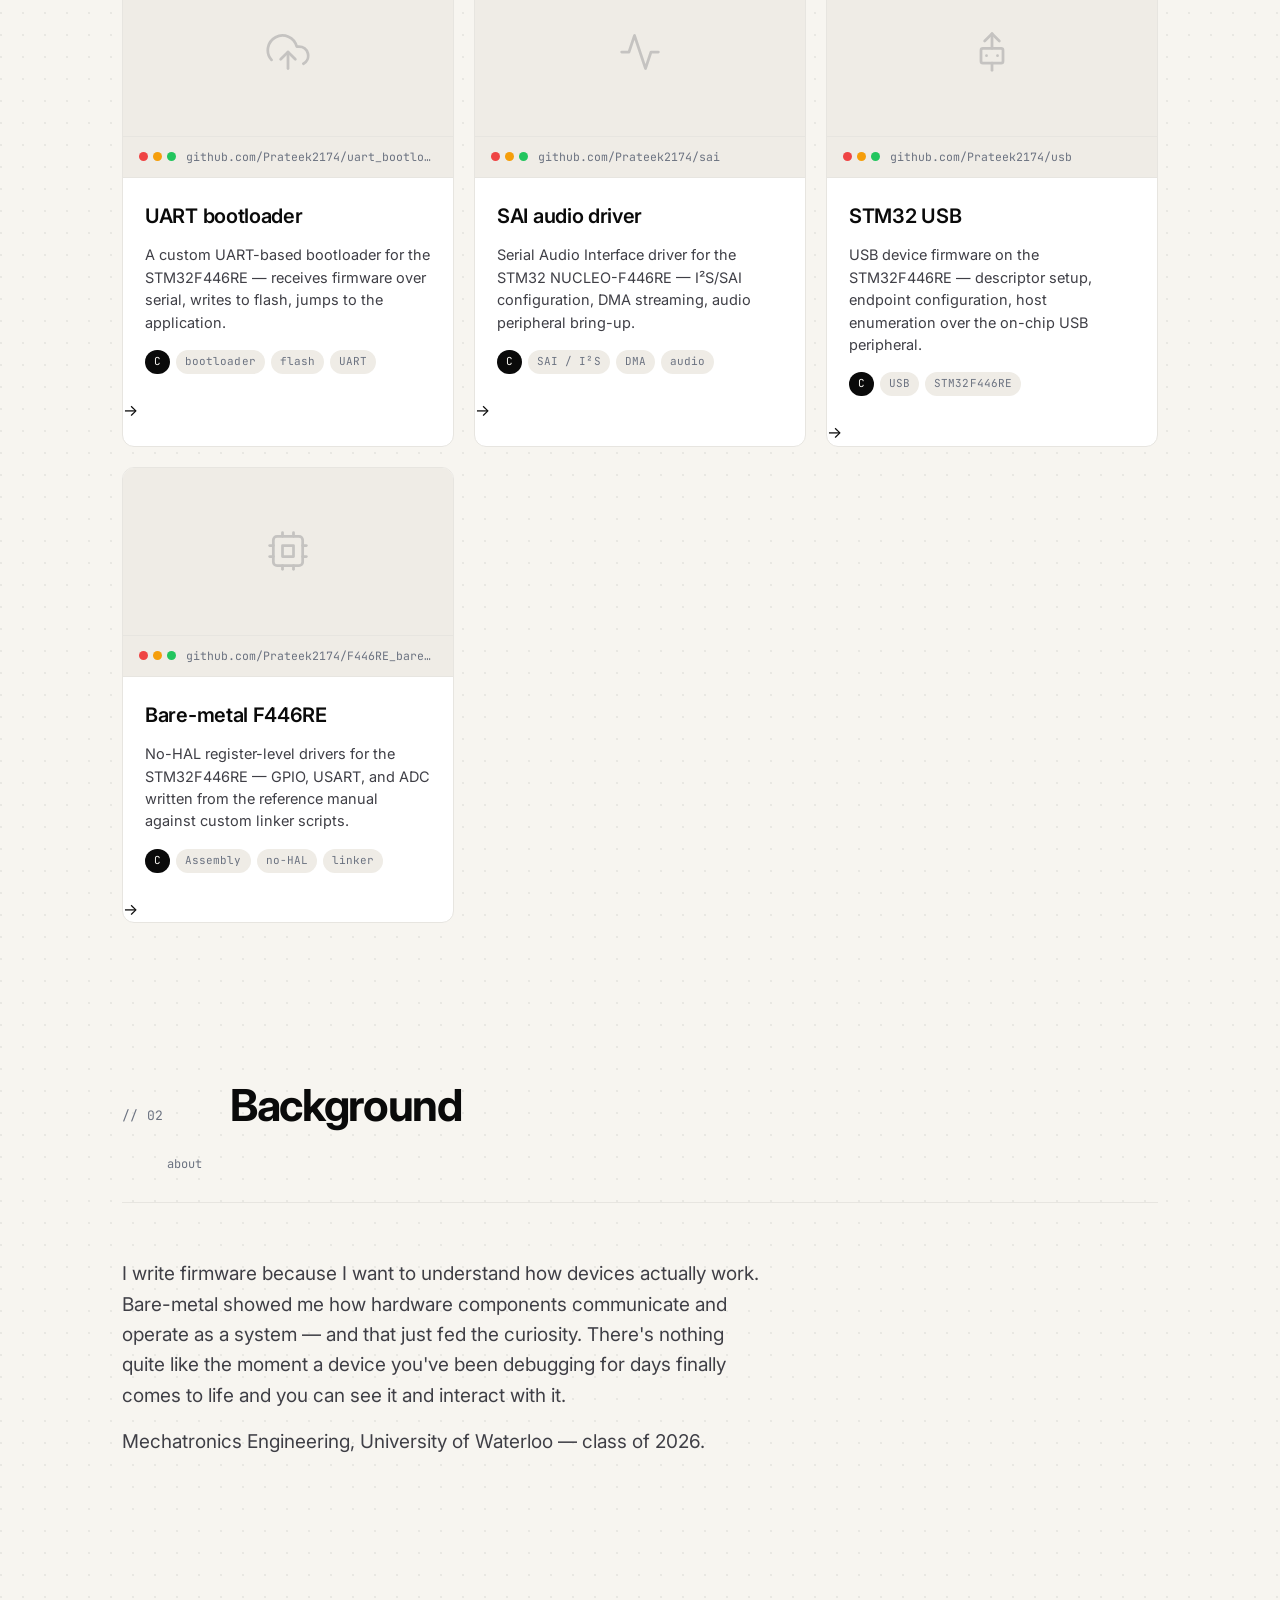
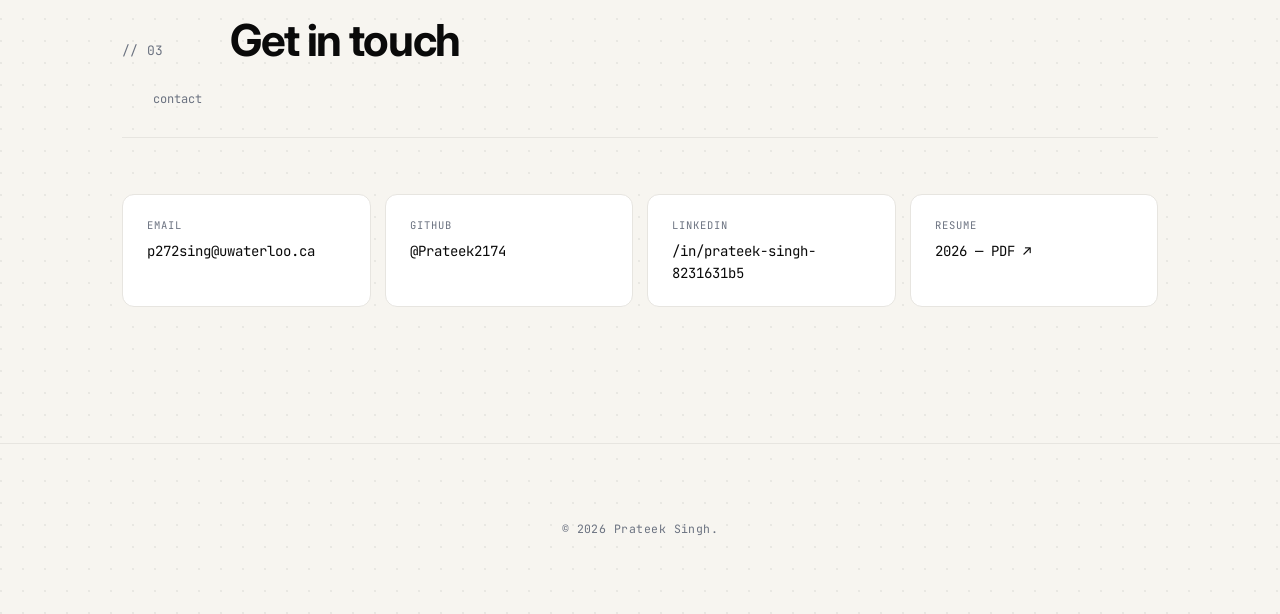
==== commit bac71c11: "Move updates to sidebar widget below spec card, add project links" ====
--- a/index.html
+++ b/index.html
@@ -54,60 +54,38 @@
       <div class="hero-photo">
         <img src="assets/profile.jpg" alt="Prateek Singh" />
       </div>
-      <aside class="spec-card">
-        <div class="spec-row"><span class="k">name</span><span class="v">Prateek Singh</span></div>
-        <div class="spec-row"><span class="k">role</span><span class="v">Firmware Engineer</span></div>
-        <div class="spec-row"><span class="k">school</span><span class="v">UWaterloo · Mech '26</span></div>
-        <div class="spec-row"><span class="k">based</span><span class="v">Waterloo, ON</span></div>
-        <div class="spec-row"><span class="k">status</span><span class="v">Seeking Employment · Graduating 2026</span></div>
-        <div class="stack-block">
-          <span class="stack-block-label">boards / mcus</span>
-          <div class="stack">
-            <span>STM32F446RE</span><span>Tang Primer 25K</span><span>Tang Primer 20K</span><span>W65C02</span><span>74xx TTL</span>
-          </div>
+      <div class="hero-right-col">
+        <aside class="spec-card">
+          <div class="spec-row"><span class="k">name</span><span class="v">Prateek Singh</span></div>
+          <div class="spec-row"><span class="k">role</span><span class="v">Firmware Engineer</span></div>
+          <div class="spec-row"><span class="k">school</span><span class="v">UWaterloo · Mech '26</span></div>
+          <div class="spec-row"><span class="k">based</span><span class="v">Waterloo, ON</span></div>
+          <div class="spec-row"><span class="k">status</span><span class="v">Seeking Employment · Graduating 2026</span></div>
+          <div class="stack-block">
+            <span class="stack-block-label">boards / mcus</span>
+            <div class="stack">
+              <span>STM32F446RE</span><span>Tang Primer 25K</span><span>Tang Primer 20K</span><span>W65C02</span><span>74xx TTL</span>
+            </div>
+          </div>
+          <div class="stack-block">
+            <span class="stack-block-label">languages</span>
+            <div class="stack">
+              <span>C</span><span>C++</span><span>Verilog</span><span>Assembly</span><span>Python</span>
+            </div>
+          </div>
+        </aside>
+
+        <div class="update-widget">
+          <span class="update-widget-label">// updates</span>
+          <ol class="update-widget-feed">
+            <li><a href="projects/fpga-cnn.html"><time>Aug 2026</time><span class="update-tag update-tag--added">Added</span><span>FPGA CNN accelerator page — 5 demos, design notes, pipeline breakdown</span></a></li>
+            <li><a href="projects/stm32-ev-vcu-rust.html"><time>Aug 2026</time><span class="update-tag update-tag--added">Added</span><span>Timberwolf VCU page — async Rust firmware, 30+ modules, safety-critical architecture</span></a></li>
+            <li><a href="projects/fpga-cnn.html"><time>May 2026</time><span class="update-tag update-tag--shipped">Shipped</span><span>FPGA CNN — 84.3% on real hardware, no CPU</span></a></li>
+            <li><a href="projects/night-vision.html"><time>Apr 2026</time><span class="update-tag update-tag--added">Added</span><span>Vision AI night vision headset page — capstone project</span></a></li>
+            <li><a href="projects/stm32-quadcopter.html"><time>Mar 2026</time><span class="update-tag update-tag--wip">WIP</span><span>STM32 quadcopter — IMU fusion and PID loop in progress</span></a></li>
+          </ol>
         </div>
-        <div class="stack-block">
-          <span class="stack-block-label">languages</span>
-          <div class="stack">
-            <span>C</span><span>C++</span><span>Verilog</span><span>Assembly</span><span>Python</span>
-          </div>
-        </div>
-      </aside>
-    </section>
-
-    <section id="updates" class="section updates-section">
-      <header class="section-head">
-        <span class="section-num">// 00</span>
-        <h2>Updates</h2>
-        <span class="right">what's changed</span>
-      </header>
-      <ol class="update-feed">
-        <li class="update-entry">
-          <time class="update-date">Aug 2026</time>
-          <span class="update-tag update-tag--added">Added</span>
-          <span class="update-text">FPGA CNN accelerator — published full project page with 5 demo videos, design notes, and pipeline breakdown</span>
-        </li>
-        <li class="update-entry">
-          <time class="update-date">Aug 2026</time>
-          <span class="update-tag update-tag--added">Added</span>
-          <span class="update-text">Timberwolf VCU — co-op project page covering the async Rust firmware architecture, all 30+ modules, and safety-critical design decisions</span>
-        </li>
-        <li class="update-entry">
-          <time class="update-date">May 2026</time>
-          <span class="update-tag update-tag--shipped">Shipped</span>
-          <span class="update-text">FPGA CNN hit 84.3% accuracy on 300 real hardware test images — inference runs entirely on-chip, no CPU</span>
-        </li>
-        <li class="update-entry">
-          <time class="update-date">Apr 2026</time>
-          <span class="update-tag update-tag--added">Added</span>
-          <span class="update-text">Vision AI night vision headset — capstone project page live with full debugging writeup and scope screenshots</span>
-        </li>
-        <li class="update-entry">
-          <time class="update-date">Mar 2026</time>
-          <span class="update-tag update-tag--wip">WIP</span>
-          <span class="update-text">STM32 quadcopter — bare-metal flight stack underway: IMU sensor fusion and PID loop in progress</span>
-        </li>
-      </ol>
+      </div>
     </section>
 
     <section id="projects" class="section">
--- a/styles.css
+++ b/styles.css
@@ -586,51 +586,79 @@
   font-size: 14px;
 }
 
-/* ---------- updates feed ---------- */
-.updates-section { padding-bottom: 0; }
-
-.update-feed {
+/* ---------- hero right column (spec card + updates widget) ---------- */
+.hero-right-col {
+  display: flex;
+  flex-direction: column;
+  gap: 16px;
+  align-self: start;
+}
+
+/* ---------- updates widget ---------- */
+.update-widget {
+  background: var(--bg-elev);
+  border: 1px solid var(--line);
+  border-radius: 12px;
+  padding: 16px 18px 12px;
+  font-size: 12px;
+}
+
+.update-widget-label {
+  font-family: var(--mono);
+  font-size: 11px;
+  color: var(--muted);
+  display: block;
+  margin-bottom: 10px;
+}
+
+.update-widget-feed {
   list-style: none;
   margin: 0;
   padding: 0;
-  border-top: 1px solid var(--line);
-}
-
-.update-entry {
+  display: flex;
+  flex-direction: column;
+  gap: 1px;
+}
+
+.update-widget-feed li a {
   display: flex;
   align-items: baseline;
-  gap: 14px;
-  padding: 14px 0;
+  gap: 8px;
+  padding: 7px 0;
   border-bottom: 1px solid var(--line);
-  font-size: 14px;
-  line-height: 1.5;
-}
-
-.update-date {
-  font-family: var(--mono);
-  font-size: 12px;
+  color: var(--fg-soft);
+  text-decoration: none;
+  line-height: 1.4;
+  transition: color 0.15s;
+}
+
+.update-widget-feed li:last-child a { border-bottom: none; }
+
+.update-widget-feed li a:hover { color: var(--fg); }
+
+.update-widget-feed time {
+  font-family: var(--mono);
+  font-size: 10px;
   color: var(--muted);
   white-space: nowrap;
-  min-width: 64px;
+  min-width: 52px;
 }
 
 .update-tag {
   font-family: var(--mono);
-  font-size: 11px;
+  font-size: 10px;
   font-weight: 600;
   letter-spacing: 0.04em;
-  padding: 2px 7px;
-  border-radius: 4px;
+  padding: 1px 5px;
+  border-radius: 3px;
   white-space: nowrap;
-  text-transform: uppercase;
+  flex-shrink: 0;
 }
 
 .update-tag--added   { background: color-mix(in srgb, var(--accent) 12%, transparent); color: var(--accent); }
 .update-tag--shipped { background: color-mix(in srgb, #22c55e 12%, transparent); color: #22c55e; }
 .update-tag--wip     { background: color-mix(in srgb, #f59e0b 12%, transparent); color: #f59e0b; }
 .update-tag--updated { background: color-mix(in srgb, #a78bfa 12%, transparent); color: #a78bfa; }
-
-.update-text { color: var(--fg); flex: 1; }
 
 /* ---------- footer ---------- */
 .footer {
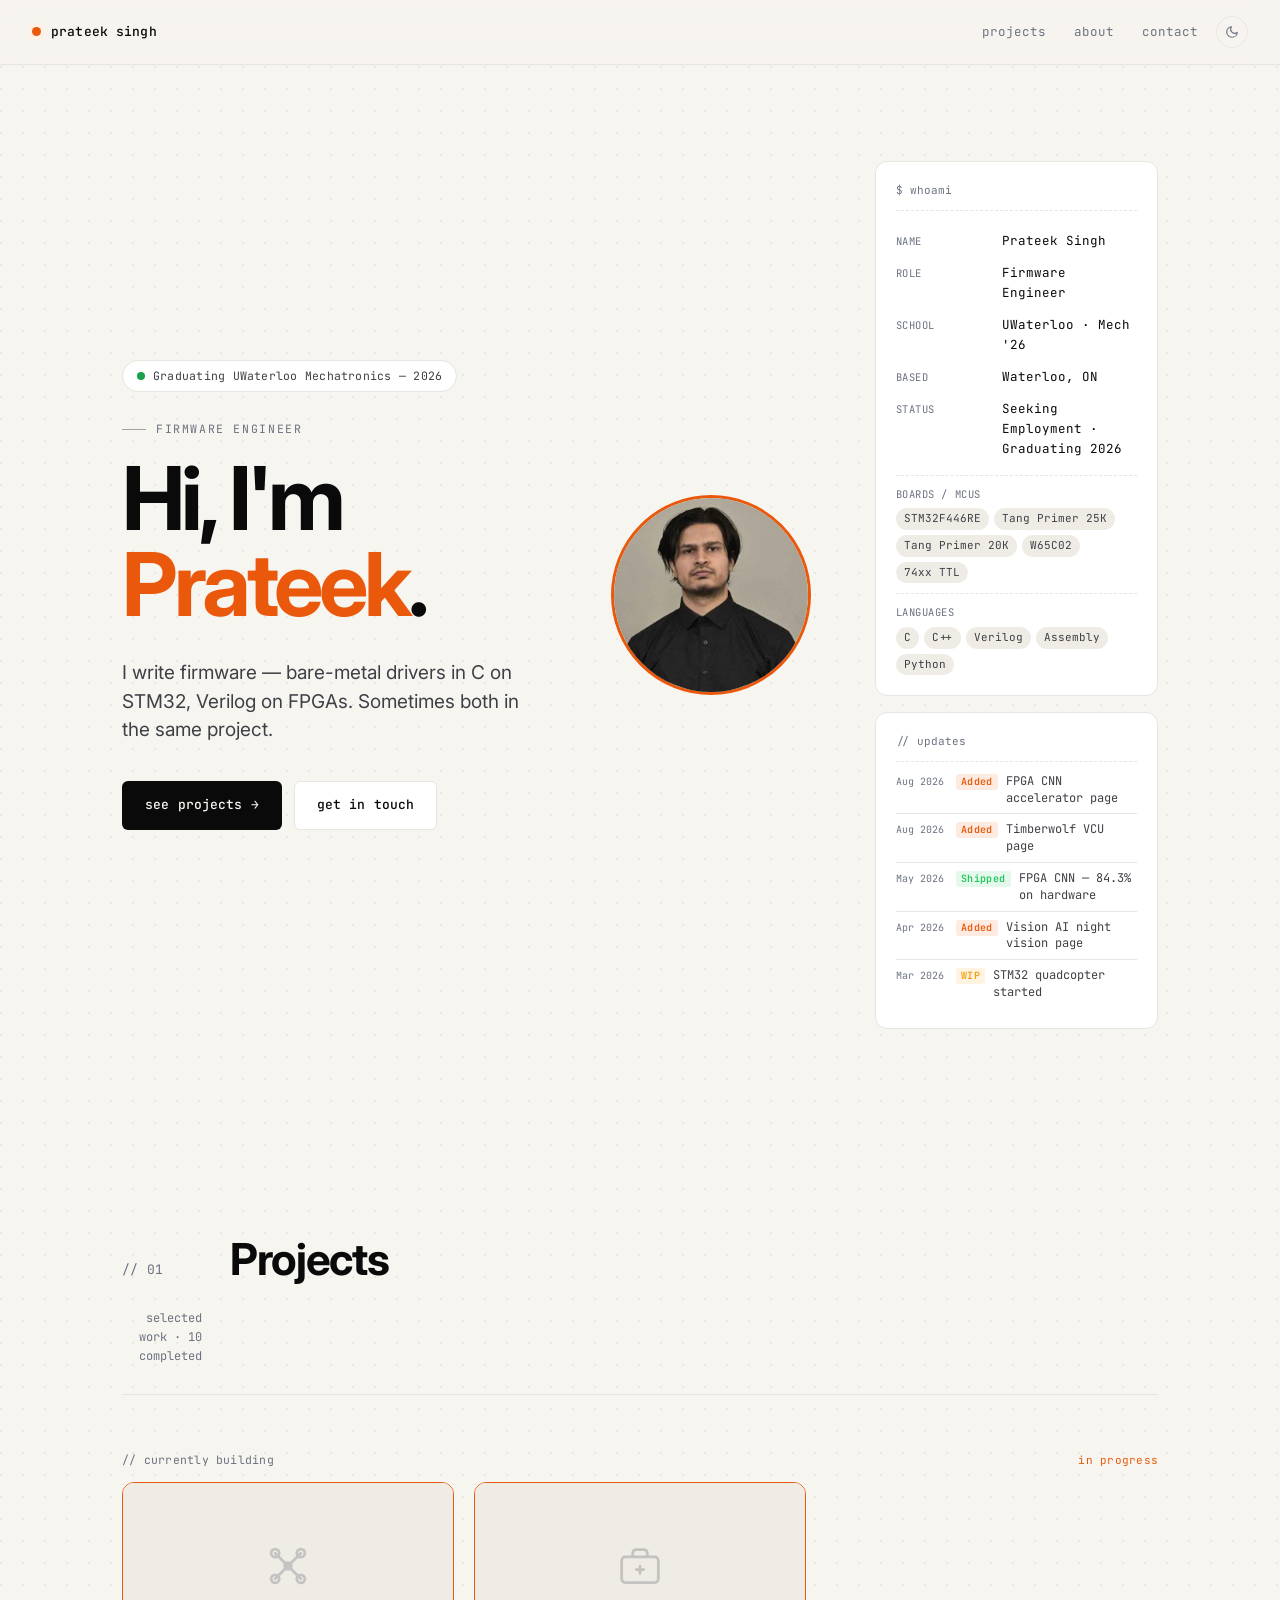
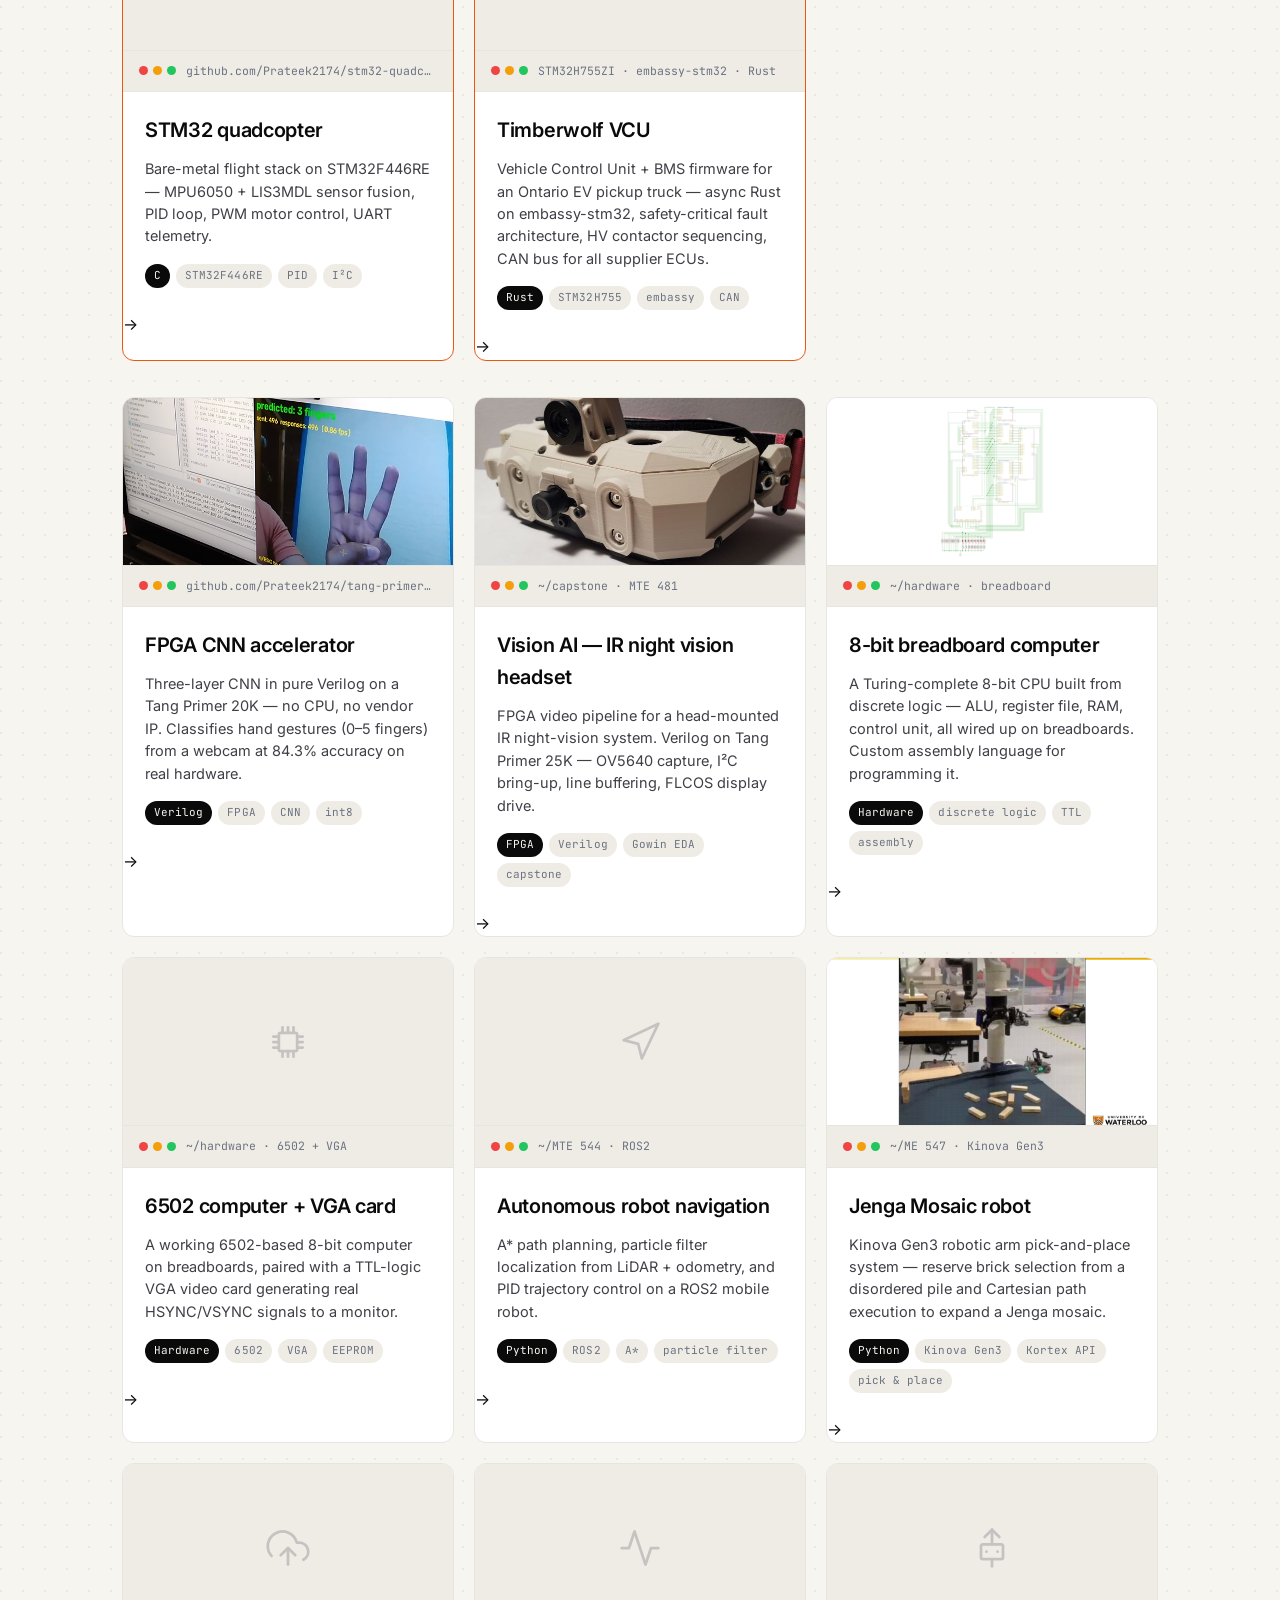
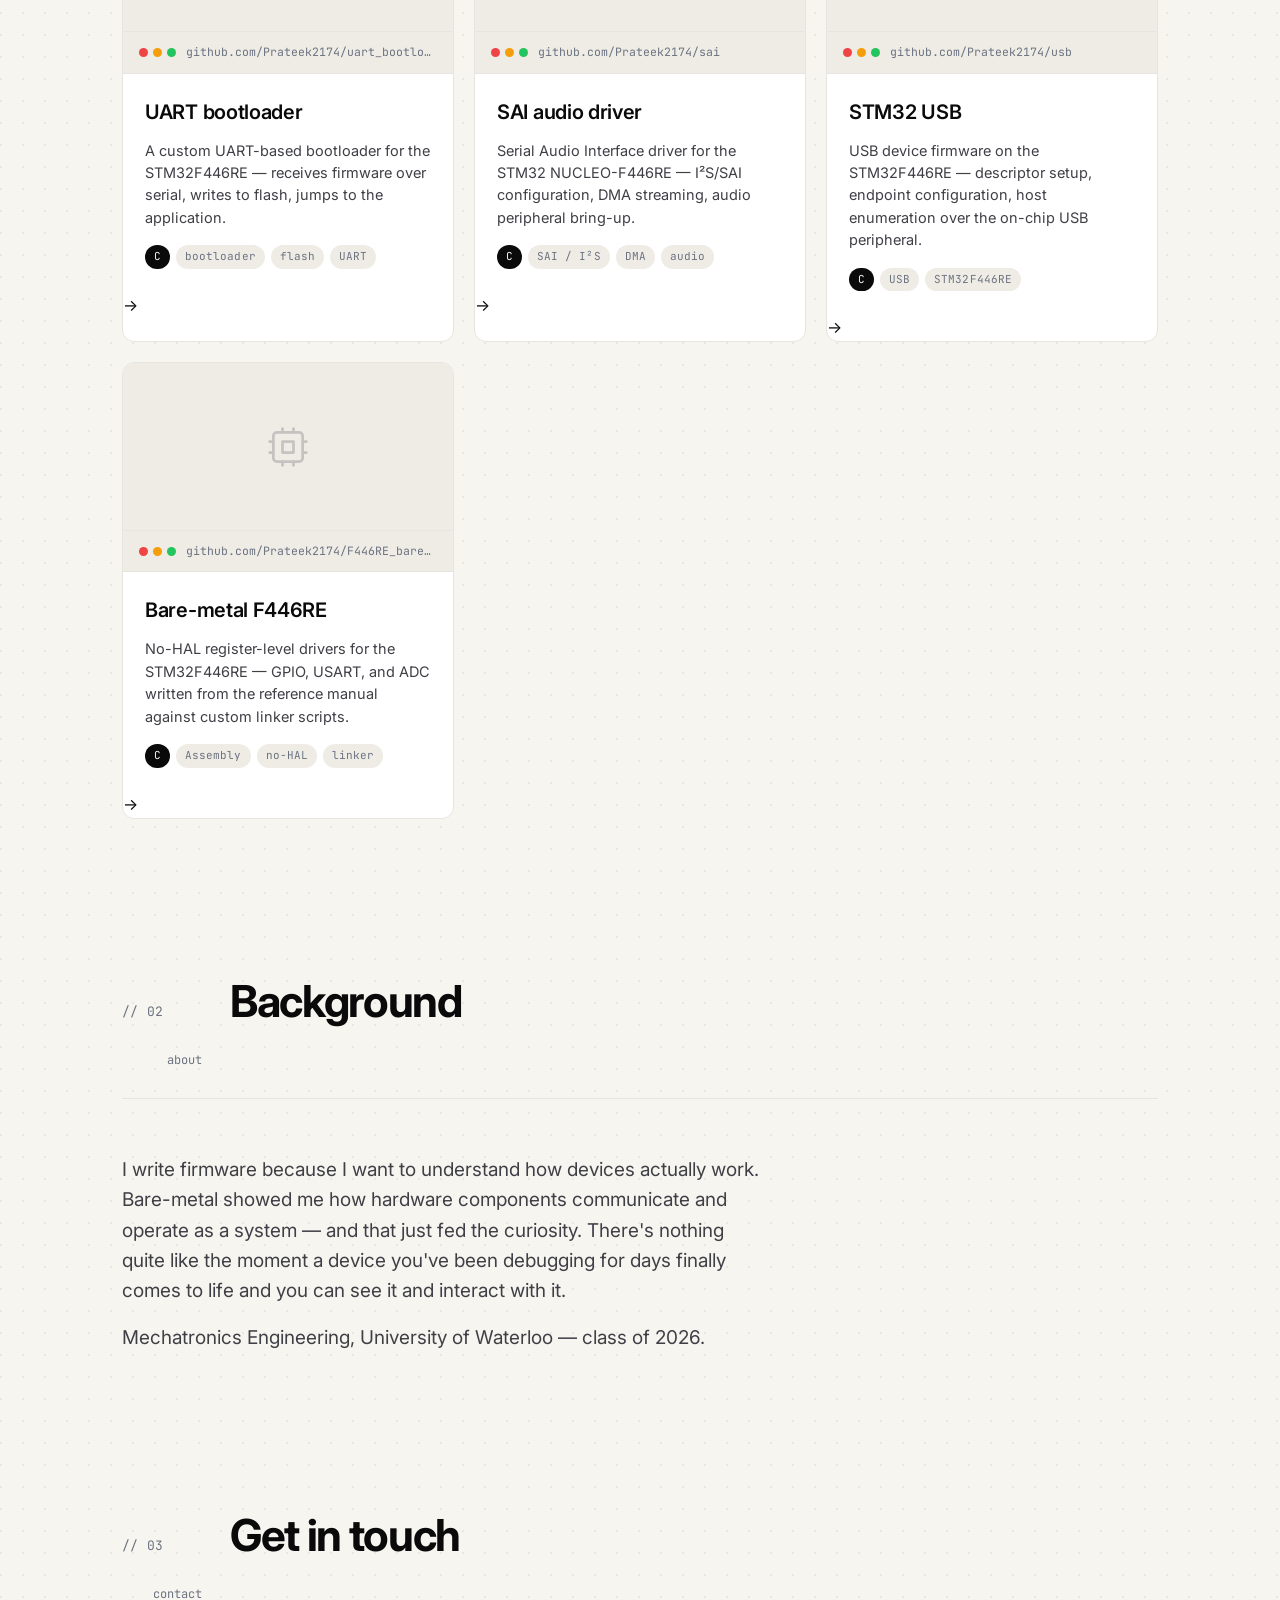
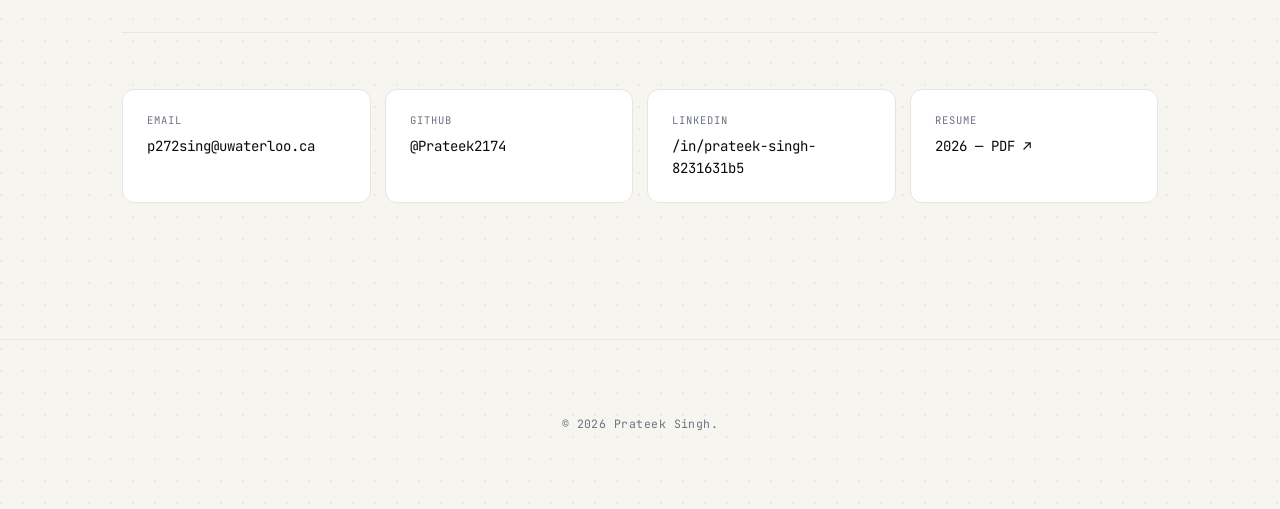
==== commit 45885276: "Fix updates widget: no list numbers, shorter text, card styling matches spec card" ====
--- a/index.html
+++ b/index.html
@@ -77,13 +77,13 @@
 
         <div class="update-widget">
           <span class="update-widget-label">// updates</span>
-          <ol class="update-widget-feed">
-            <li><a href="projects/fpga-cnn.html"><time>Aug 2026</time><span class="update-tag update-tag--added">Added</span><span>FPGA CNN accelerator page — 5 demos, design notes, pipeline breakdown</span></a></li>
-            <li><a href="projects/stm32-ev-vcu-rust.html"><time>Aug 2026</time><span class="update-tag update-tag--added">Added</span><span>Timberwolf VCU page — async Rust firmware, 30+ modules, safety-critical architecture</span></a></li>
-            <li><a href="projects/fpga-cnn.html"><time>May 2026</time><span class="update-tag update-tag--shipped">Shipped</span><span>FPGA CNN — 84.3% on real hardware, no CPU</span></a></li>
-            <li><a href="projects/night-vision.html"><time>Apr 2026</time><span class="update-tag update-tag--added">Added</span><span>Vision AI night vision headset page — capstone project</span></a></li>
-            <li><a href="projects/stm32-quadcopter.html"><time>Mar 2026</time><span class="update-tag update-tag--wip">WIP</span><span>STM32 quadcopter — IMU fusion and PID loop in progress</span></a></li>
-          </ol>
+          <ul class="update-widget-feed">
+            <li><a href="projects/fpga-cnn.html"><time>Aug 2026</time><span class="update-tag update-tag--added">Added</span><span>FPGA CNN accelerator page</span></a></li>
+            <li><a href="projects/stm32-ev-vcu-rust.html"><time>Aug 2026</time><span class="update-tag update-tag--added">Added</span><span>Timberwolf VCU page</span></a></li>
+            <li><a href="projects/fpga-cnn.html"><time>May 2026</time><span class="update-tag update-tag--shipped">Shipped</span><span>FPGA CNN — 84.3% on hardware</span></a></li>
+            <li><a href="projects/night-vision.html"><time>Apr 2026</time><span class="update-tag update-tag--added">Added</span><span>Vision AI night vision page</span></a></li>
+            <li><a href="projects/stm32-quadcopter.html"><time>Mar 2026</time><span class="update-tag update-tag--wip">WIP</span><span>STM32 quadcopter started</span></a></li>
+          </ul>
         </div>
       </div>
     </section>
--- a/styles.css
+++ b/styles.css
@@ -598,17 +598,20 @@
 .update-widget {
   background: var(--bg-elev);
   border: 1px solid var(--line);
-  border-radius: 12px;
-  padding: 16px 18px 12px;
+  border-radius: var(--radius);
+  padding: 20px;
+  font-family: var(--mono);
   font-size: 12px;
+  position: relative;
 }
 
 .update-widget-label {
-  font-family: var(--mono);
   font-size: 11px;
   color: var(--muted);
   display: block;
-  margin-bottom: 10px;
+  border-bottom: 1px dashed var(--line);
+  padding-bottom: 10px;
+  margin-bottom: 4px;
 }
 
 .update-widget-feed {
@@ -617,7 +620,7 @@
   padding: 0;
   display: flex;
   flex-direction: column;
-  gap: 1px;
+  gap: 0;
 }
 
 .update-widget-feed li a {
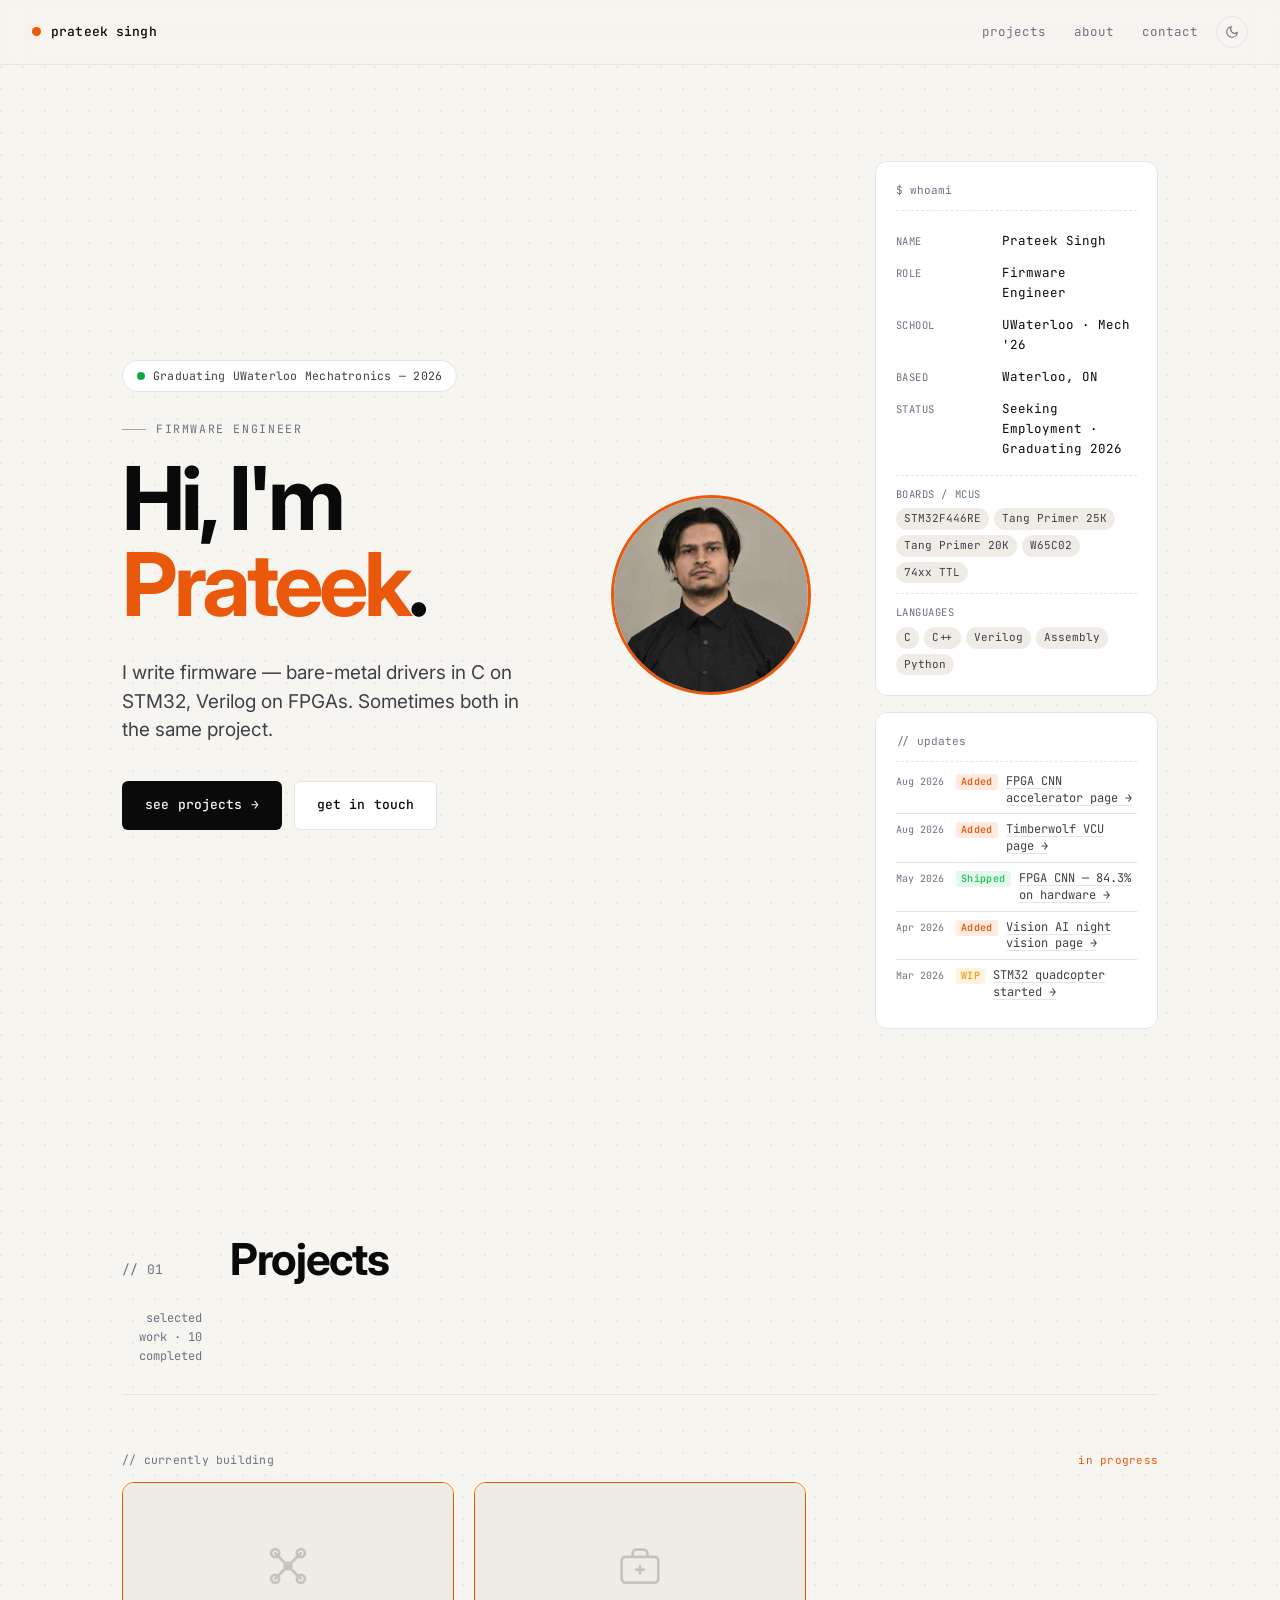
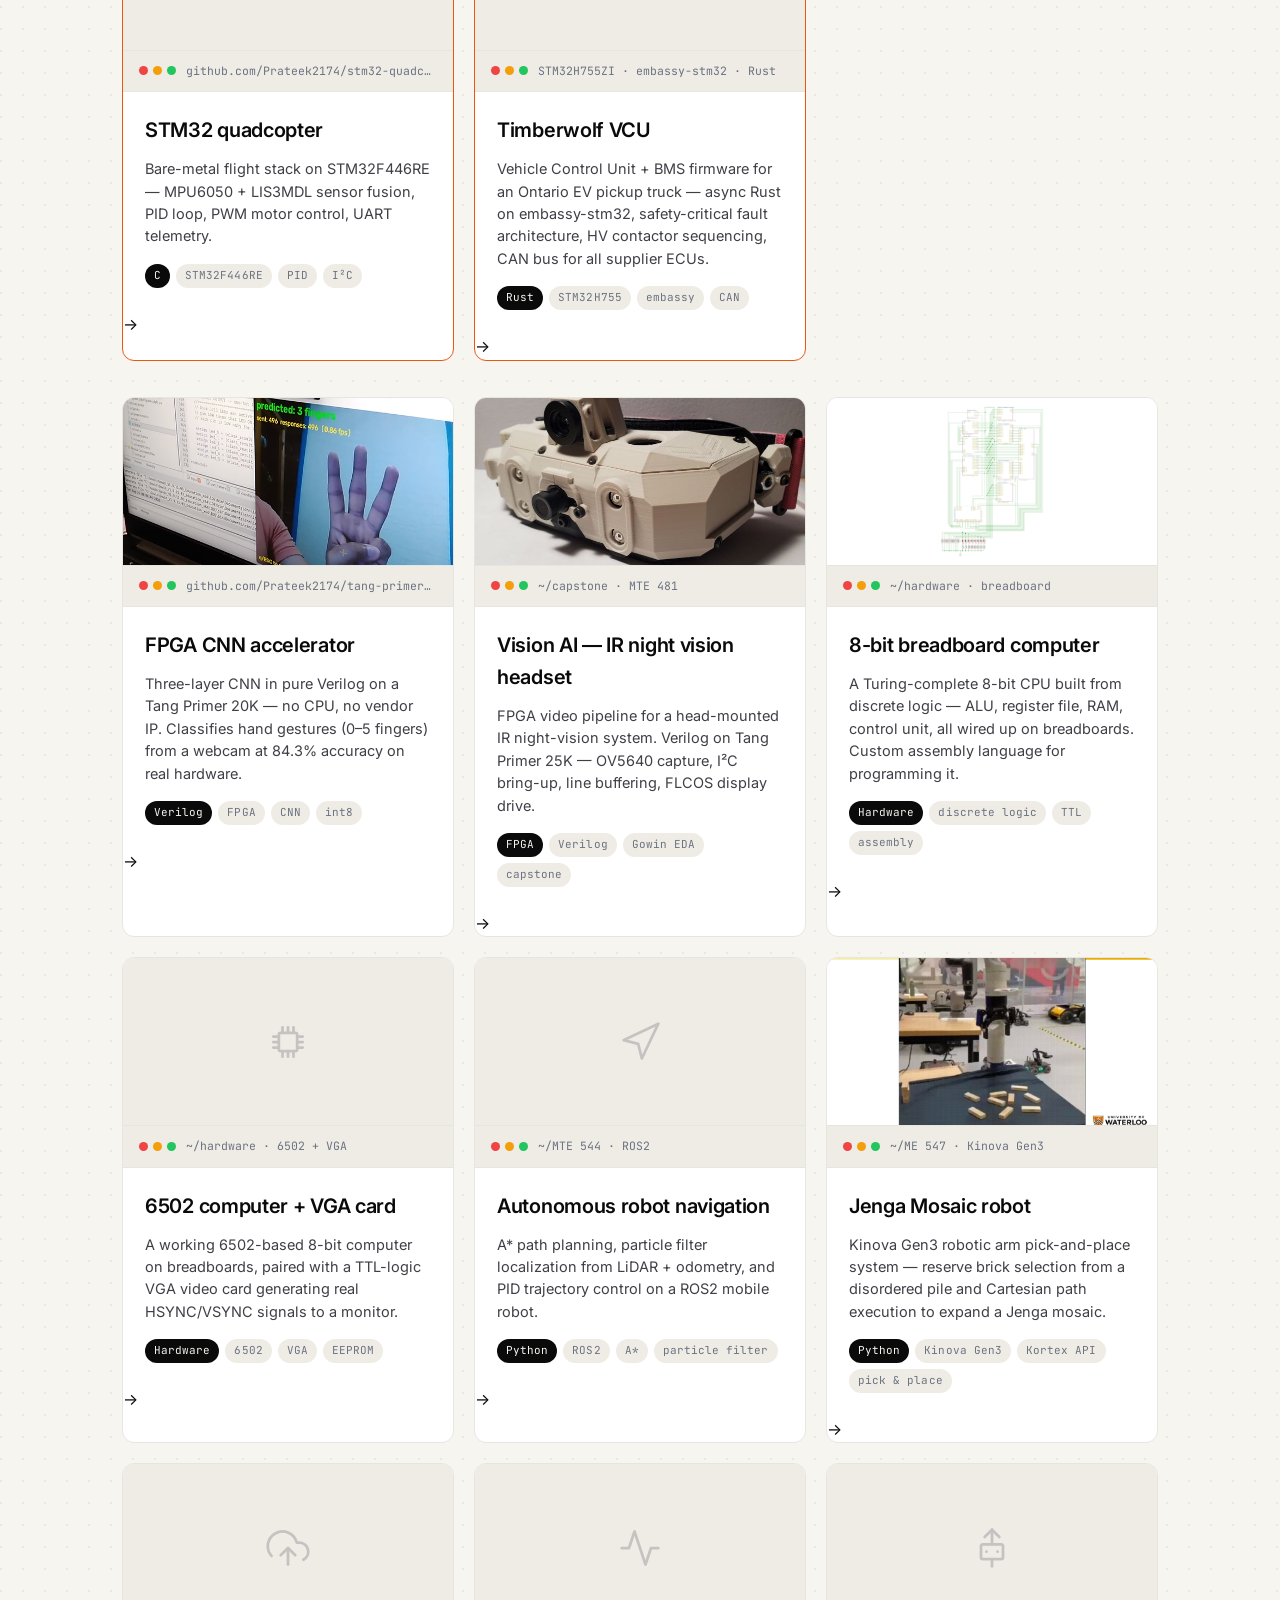
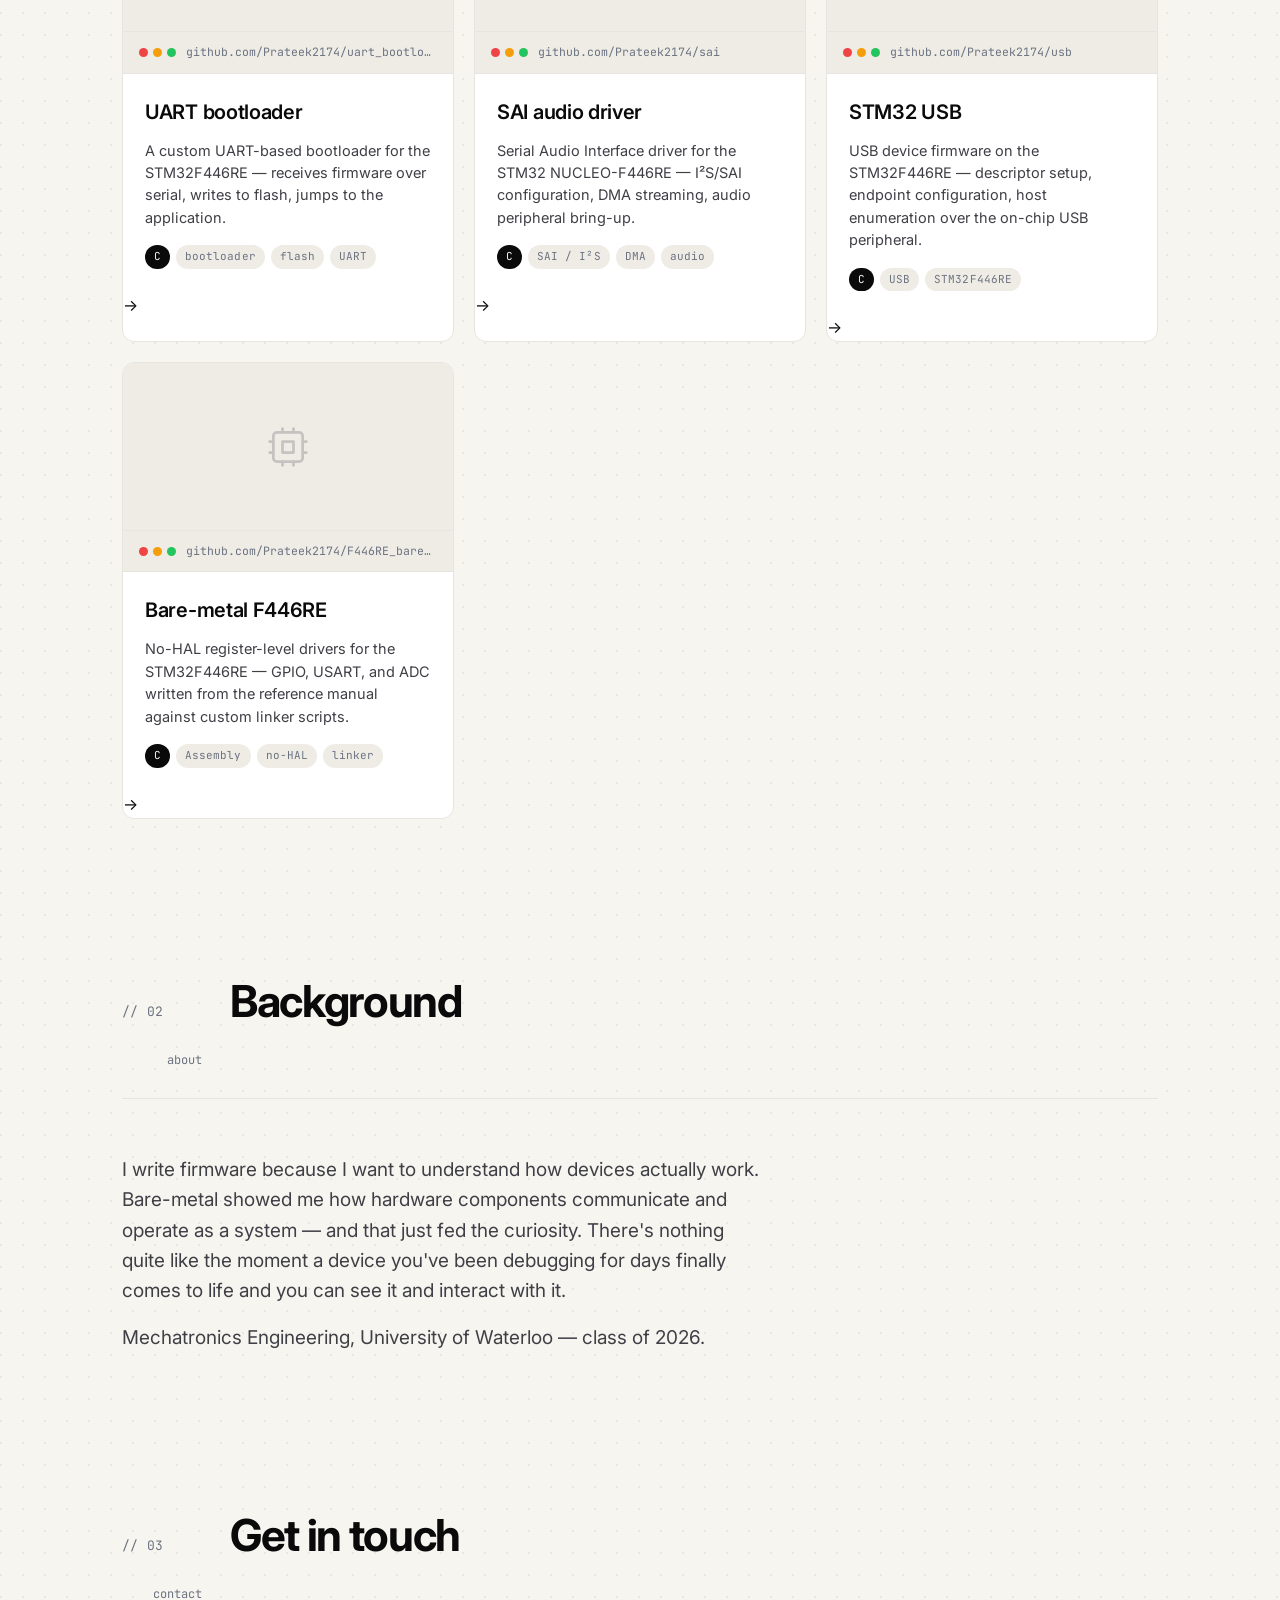
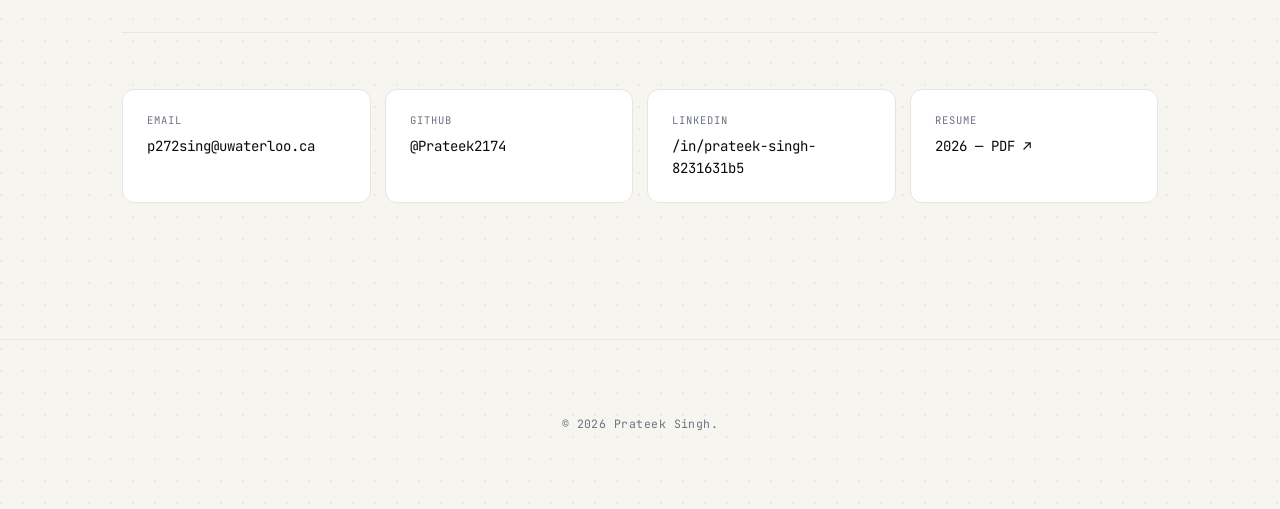
==== commit 7df9d4bf: "Make update entries clearly look like links — underline + arrow + accent hover" ====
--- a/index.html
+++ b/index.html
@@ -78,11 +78,11 @@
         <div class="update-widget">
           <span class="update-widget-label">// updates</span>
           <ul class="update-widget-feed">
-            <li><a href="projects/fpga-cnn.html"><time>Aug 2026</time><span class="update-tag update-tag--added">Added</span><span>FPGA CNN accelerator page</span></a></li>
-            <li><a href="projects/stm32-ev-vcu-rust.html"><time>Aug 2026</time><span class="update-tag update-tag--added">Added</span><span>Timberwolf VCU page</span></a></li>
-            <li><a href="projects/fpga-cnn.html"><time>May 2026</time><span class="update-tag update-tag--shipped">Shipped</span><span>FPGA CNN — 84.3% on hardware</span></a></li>
-            <li><a href="projects/night-vision.html"><time>Apr 2026</time><span class="update-tag update-tag--added">Added</span><span>Vision AI night vision page</span></a></li>
-            <li><a href="projects/stm32-quadcopter.html"><time>Mar 2026</time><span class="update-tag update-tag--wip">WIP</span><span>STM32 quadcopter started</span></a></li>
+            <li><a href="projects/fpga-cnn.html"><time>Aug 2026</time><span class="update-tag update-tag--added">Added</span><span>FPGA CNN accelerator page →</span></a></li>
+            <li><a href="projects/stm32-ev-vcu-rust.html"><time>Aug 2026</time><span class="update-tag update-tag--added">Added</span><span>Timberwolf VCU page →</span></a></li>
+            <li><a href="projects/fpga-cnn.html"><time>May 2026</time><span class="update-tag update-tag--shipped">Shipped</span><span>FPGA CNN — 84.3% on hardware →</span></a></li>
+            <li><a href="projects/night-vision.html"><time>Apr 2026</time><span class="update-tag update-tag--added">Added</span><span>Vision AI night vision page →</span></a></li>
+            <li><a href="projects/stm32-quadcopter.html"><time>Mar 2026</time><span class="update-tag update-tag--wip">WIP</span><span>STM32 quadcopter started →</span></a></li>
           </ul>
         </div>
       </div>
--- a/styles.css
+++ b/styles.css
@@ -635,9 +635,18 @@
   transition: color 0.15s;
 }
 
+.update-widget-feed li a span:last-child {
+  flex: 1;
+  text-decoration: underline;
+  text-decoration-color: var(--line);
+  text-underline-offset: 3px;
+  transition: text-decoration-color 0.15s;
+}
+
 .update-widget-feed li:last-child a { border-bottom: none; }
 
-.update-widget-feed li a:hover { color: var(--fg); }
+.update-widget-feed li a:hover { color: var(--accent); }
+.update-widget-feed li a:hover span:last-child { text-decoration-color: var(--accent); }
 
 .update-widget-feed time {
   font-family: var(--mono);
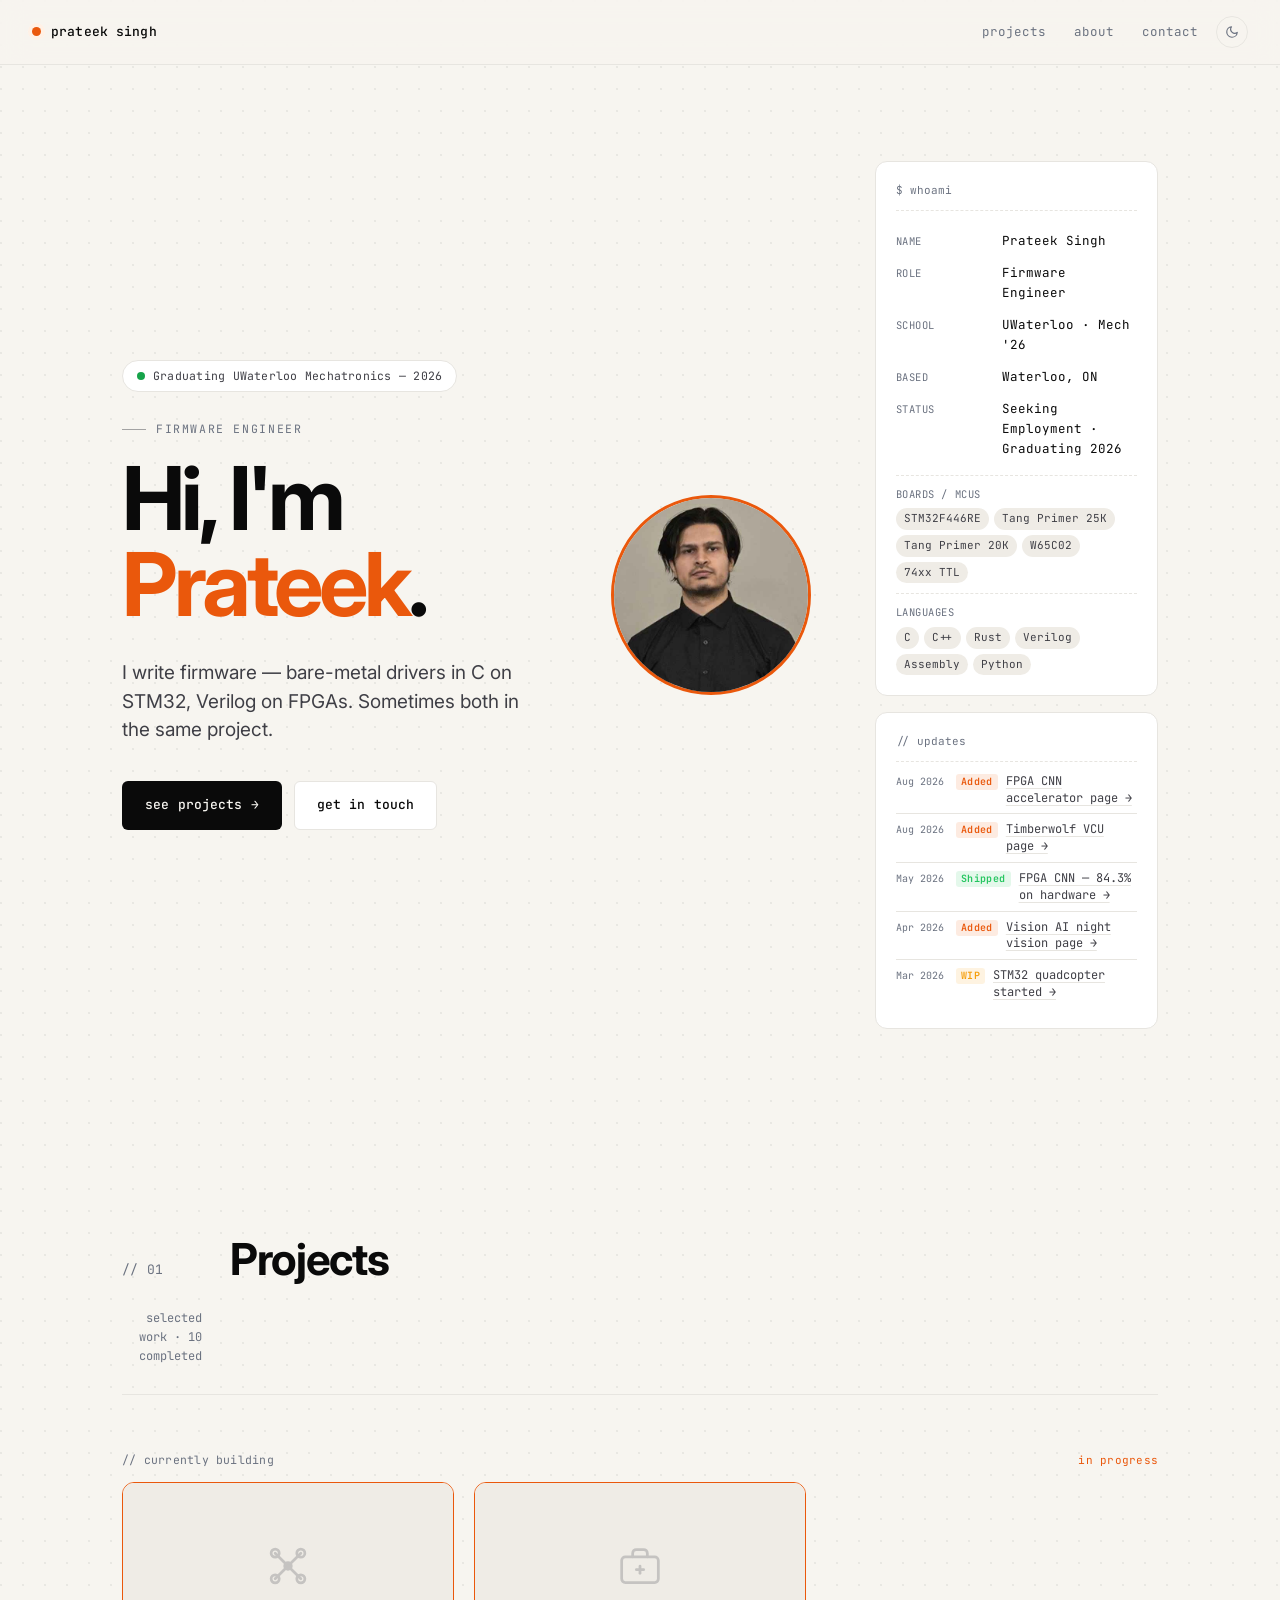
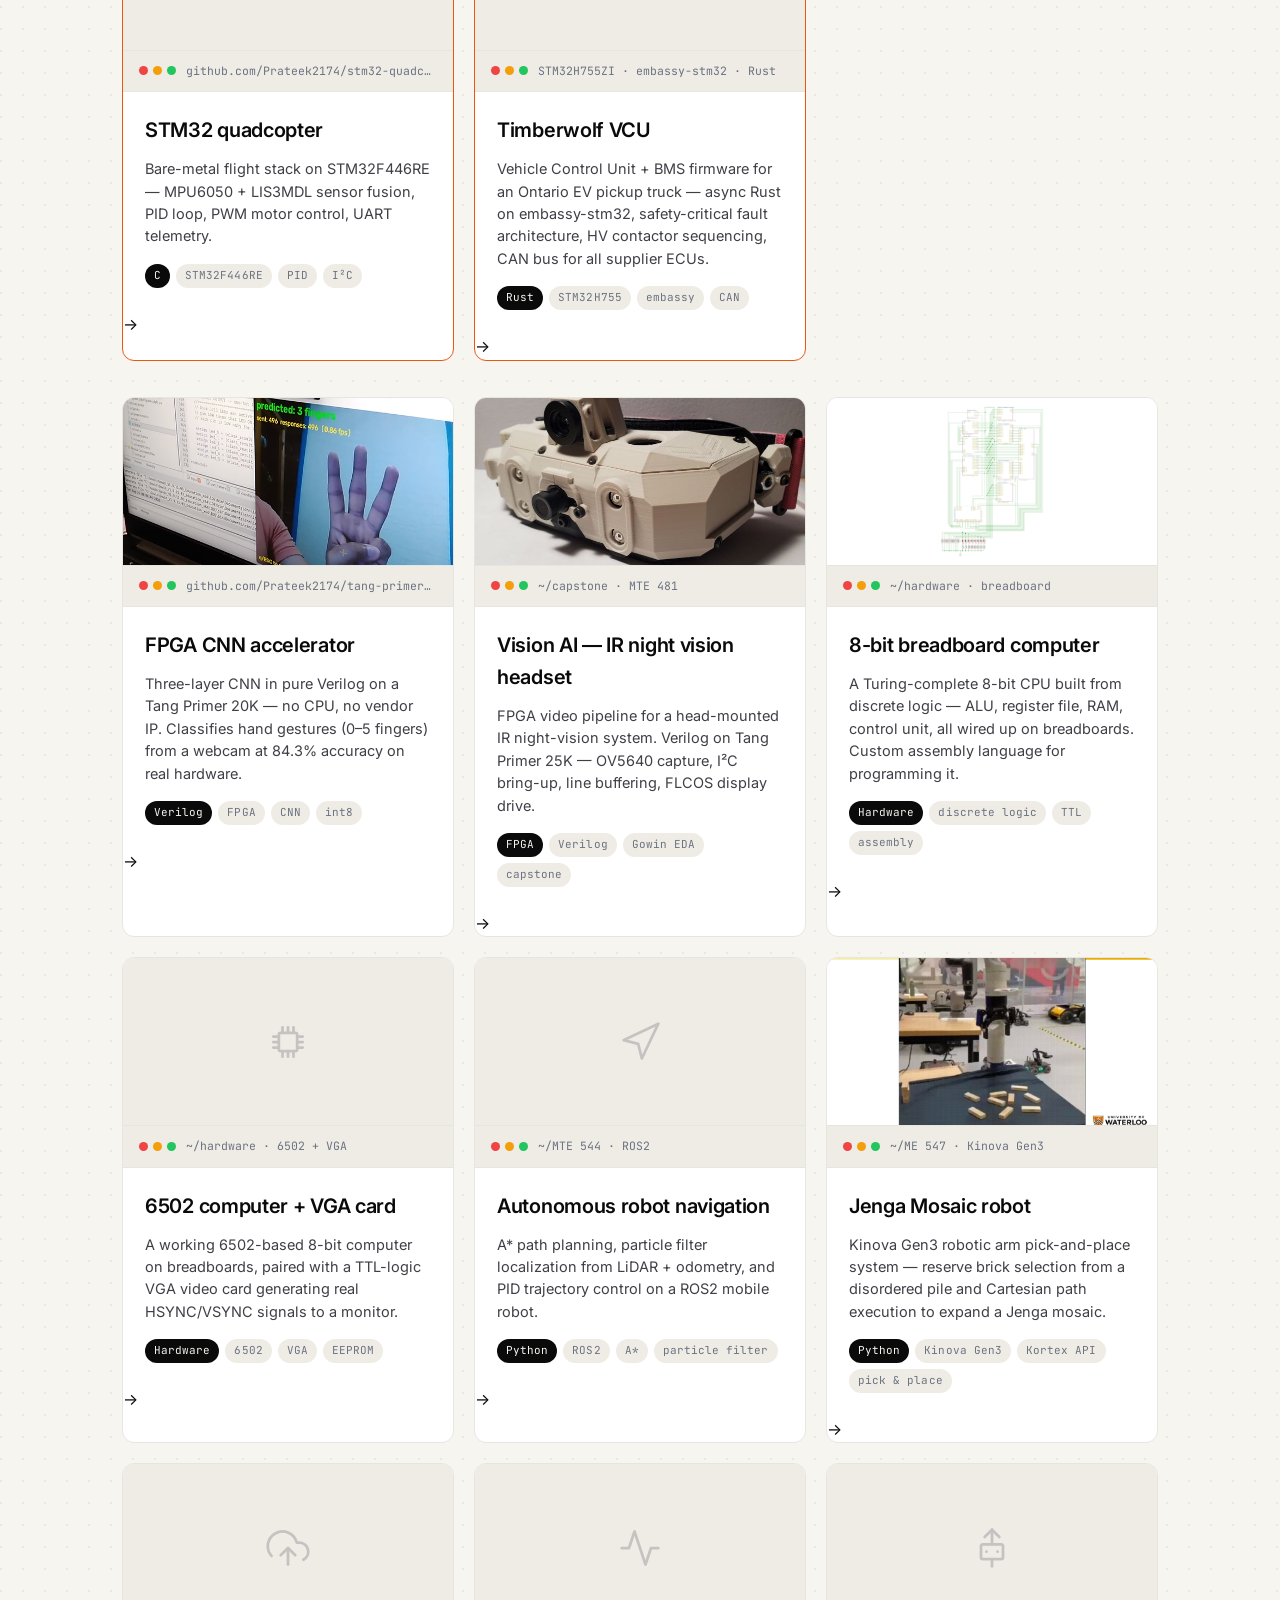
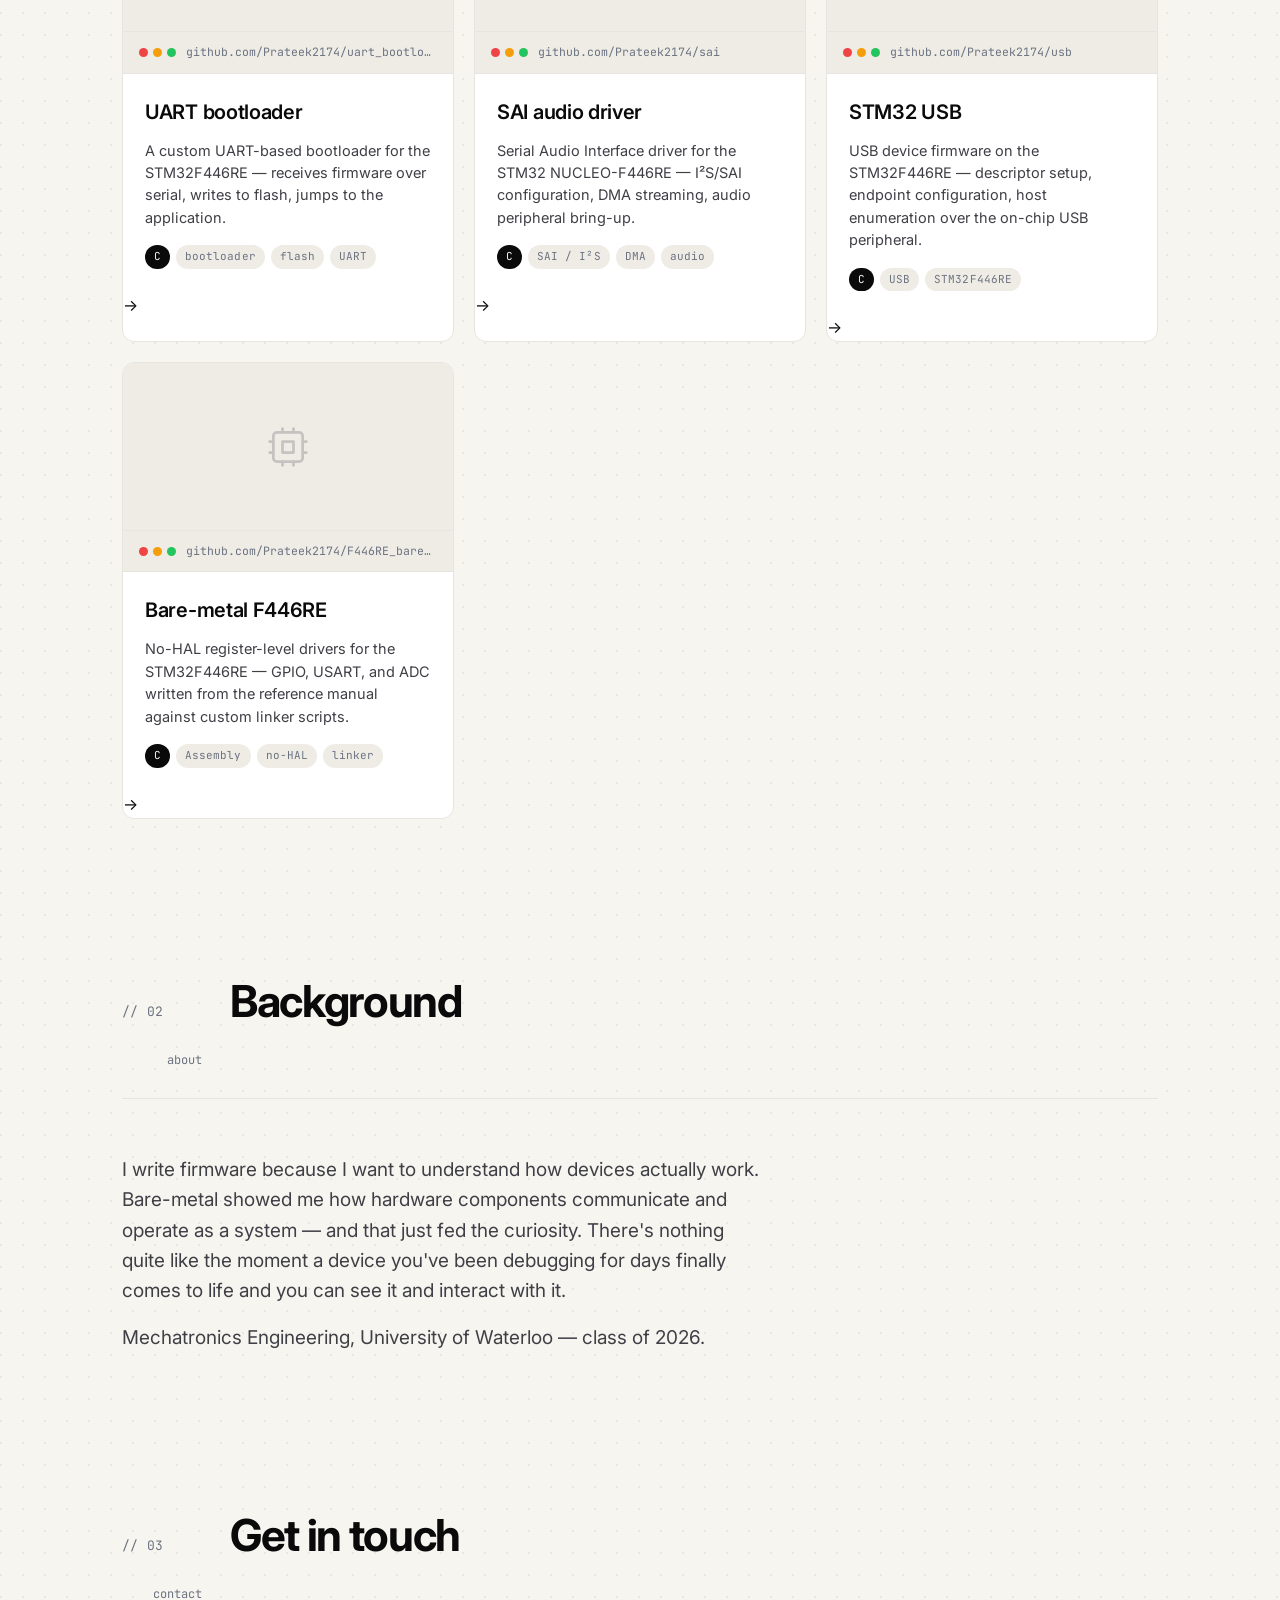
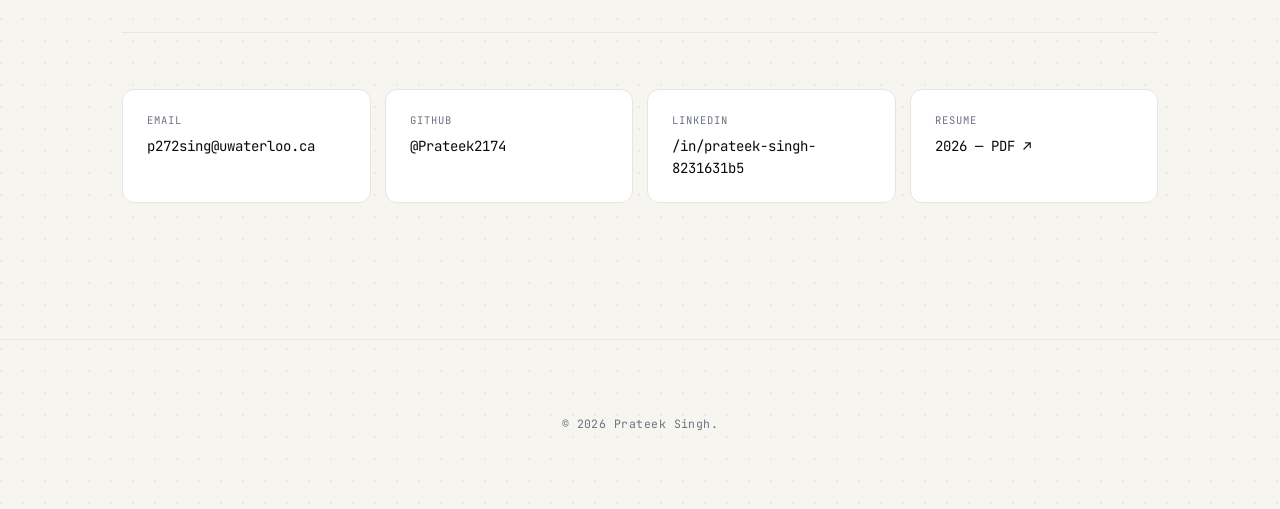
==== commit 56a1e368: "Add Rust to languages in spec card" ====
--- a/index.html
+++ b/index.html
@@ -70,7 +70,7 @@
           <div class="stack-block">
             <span class="stack-block-label">languages</span>
             <div class="stack">
-              <span>C</span><span>C++</span><span>Verilog</span><span>Assembly</span><span>Python</span>
+              <span>C</span><span>C++</span><span>Rust</span><span>Verilog</span><span>Assembly</span><span>Python</span>
             </div>
           </div>
         </aside>
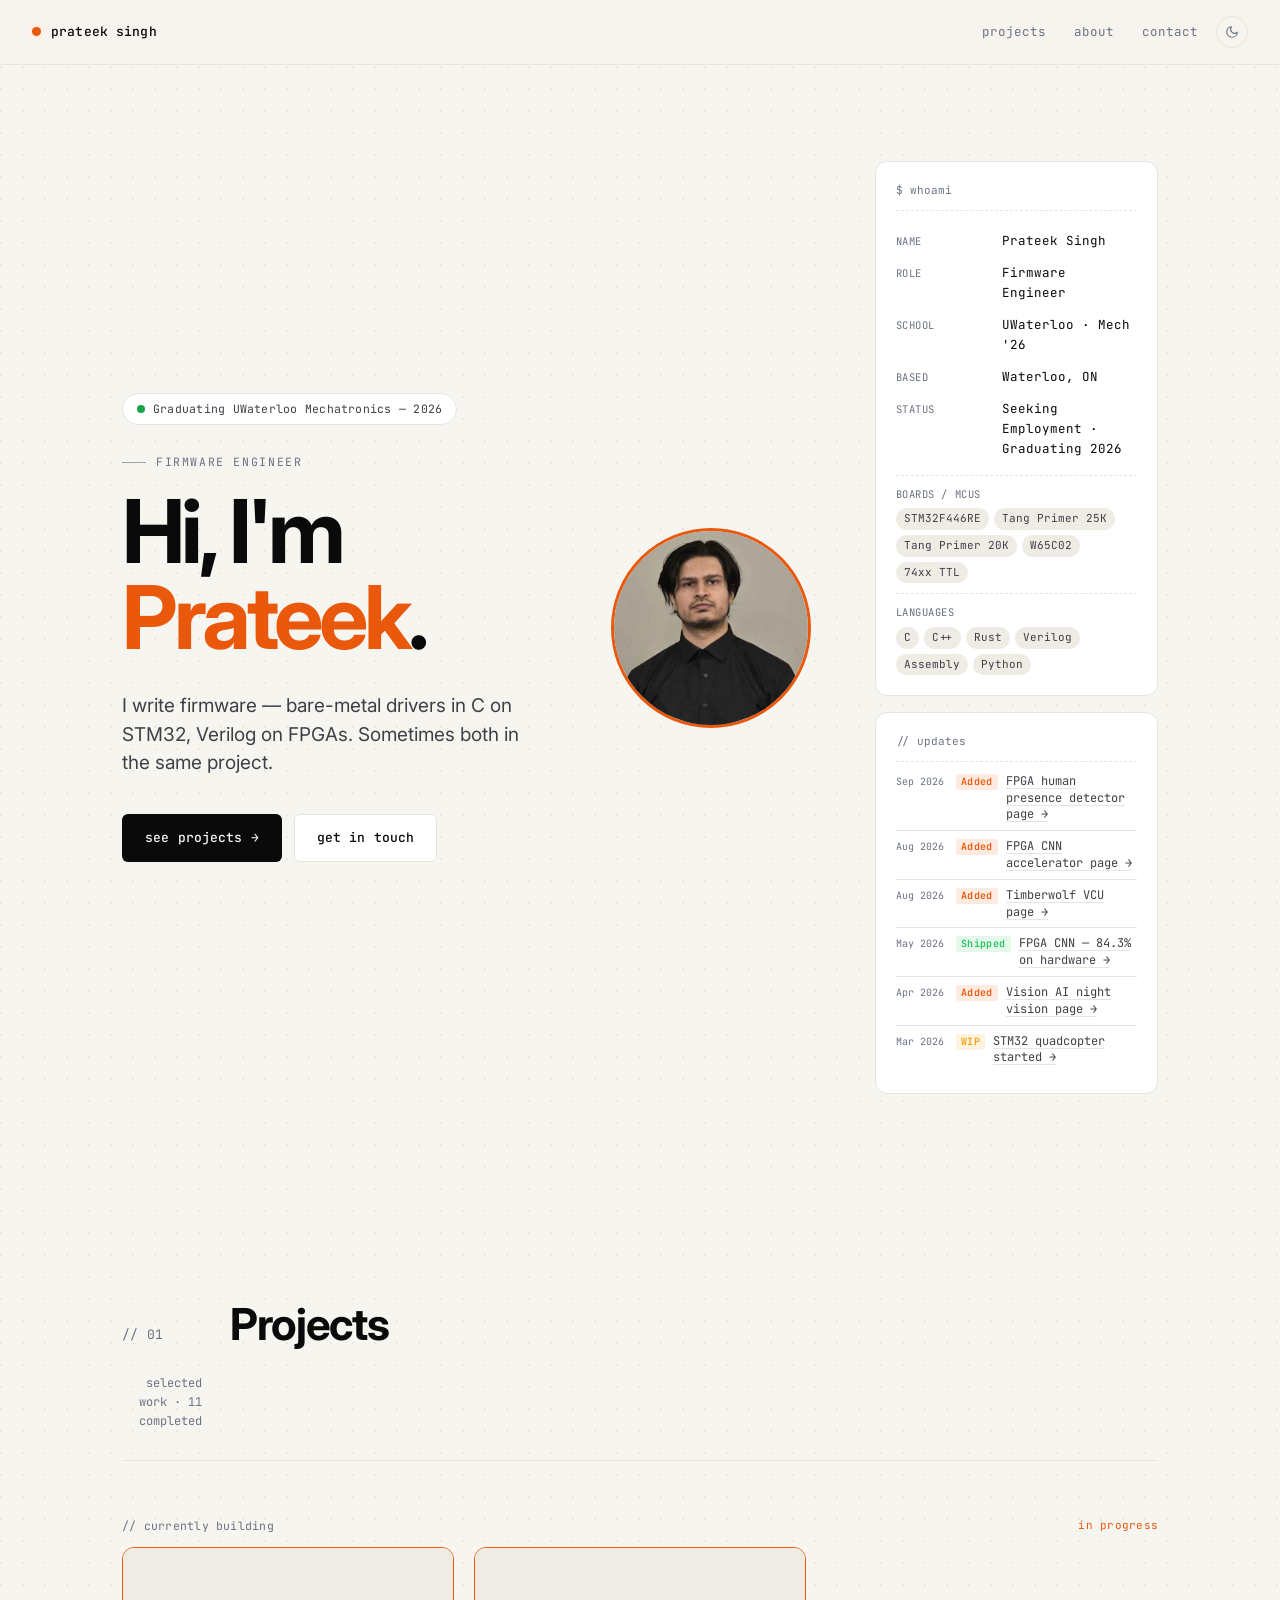
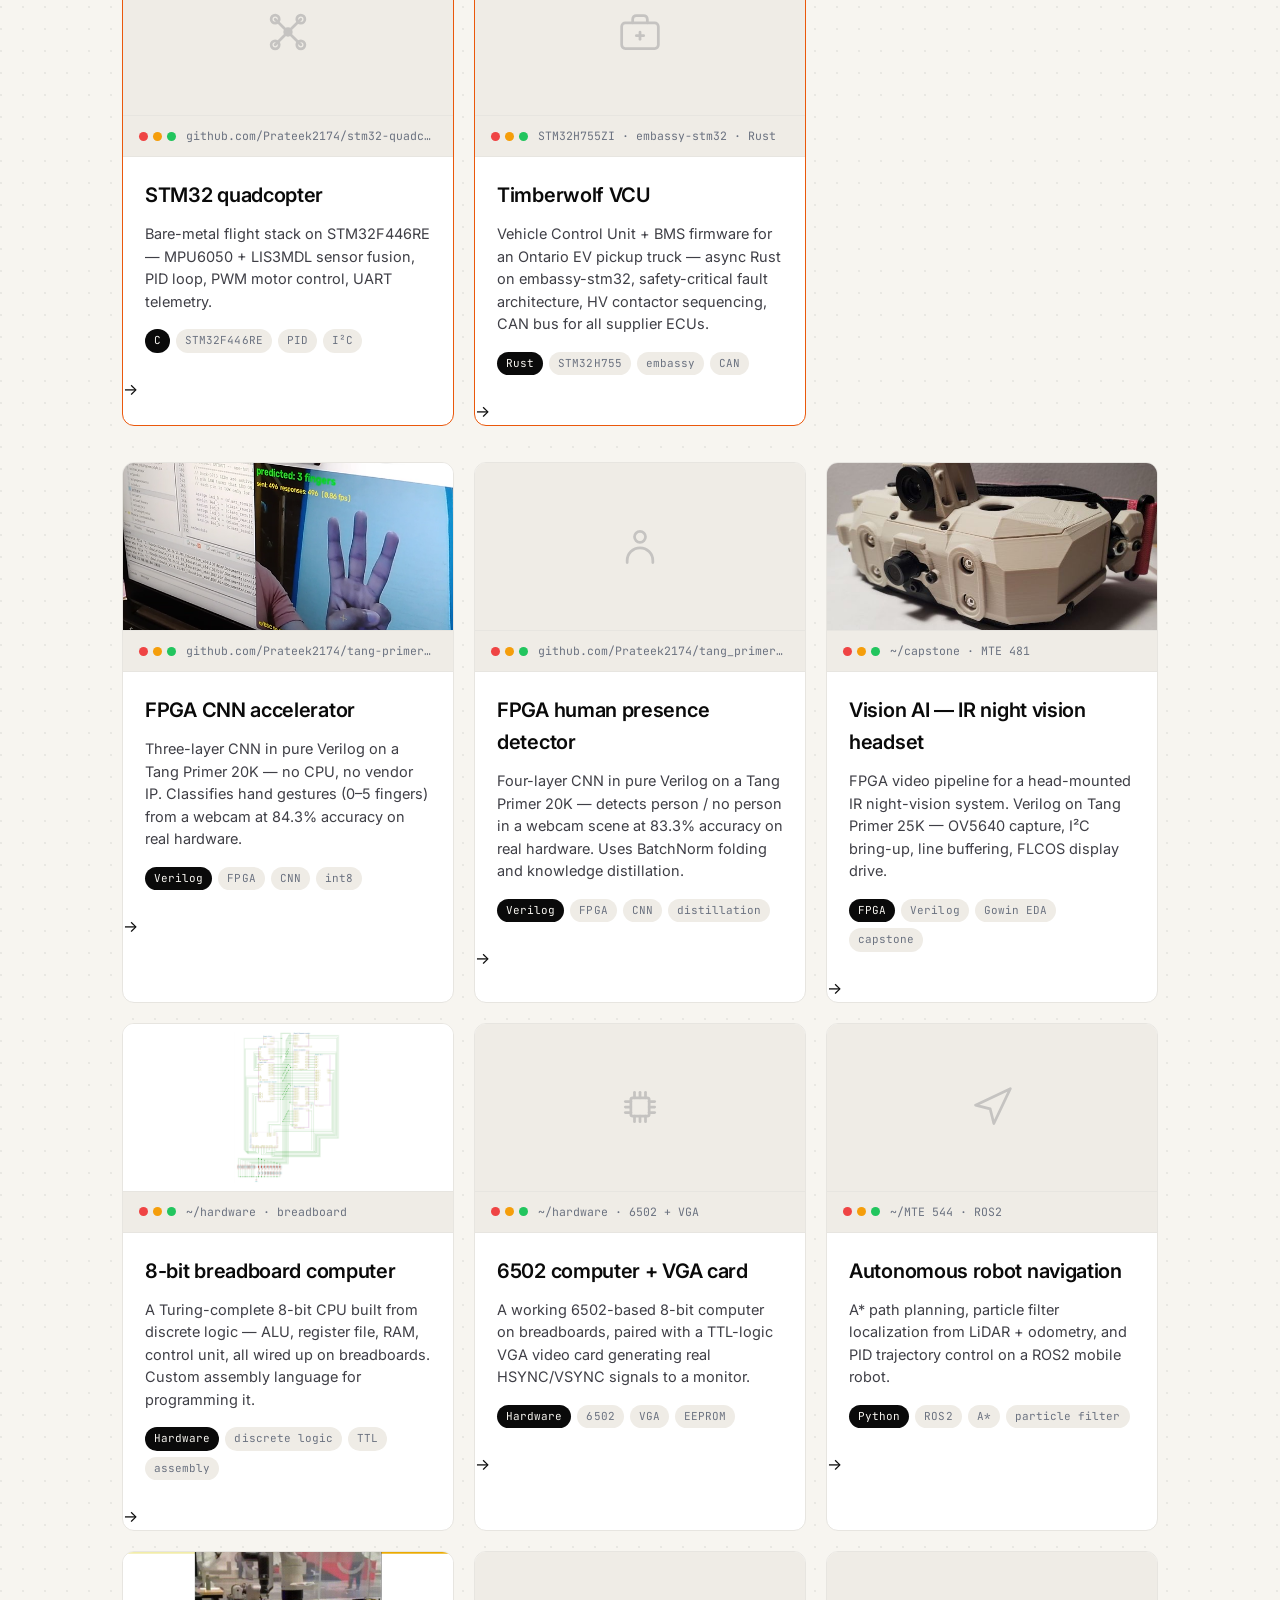
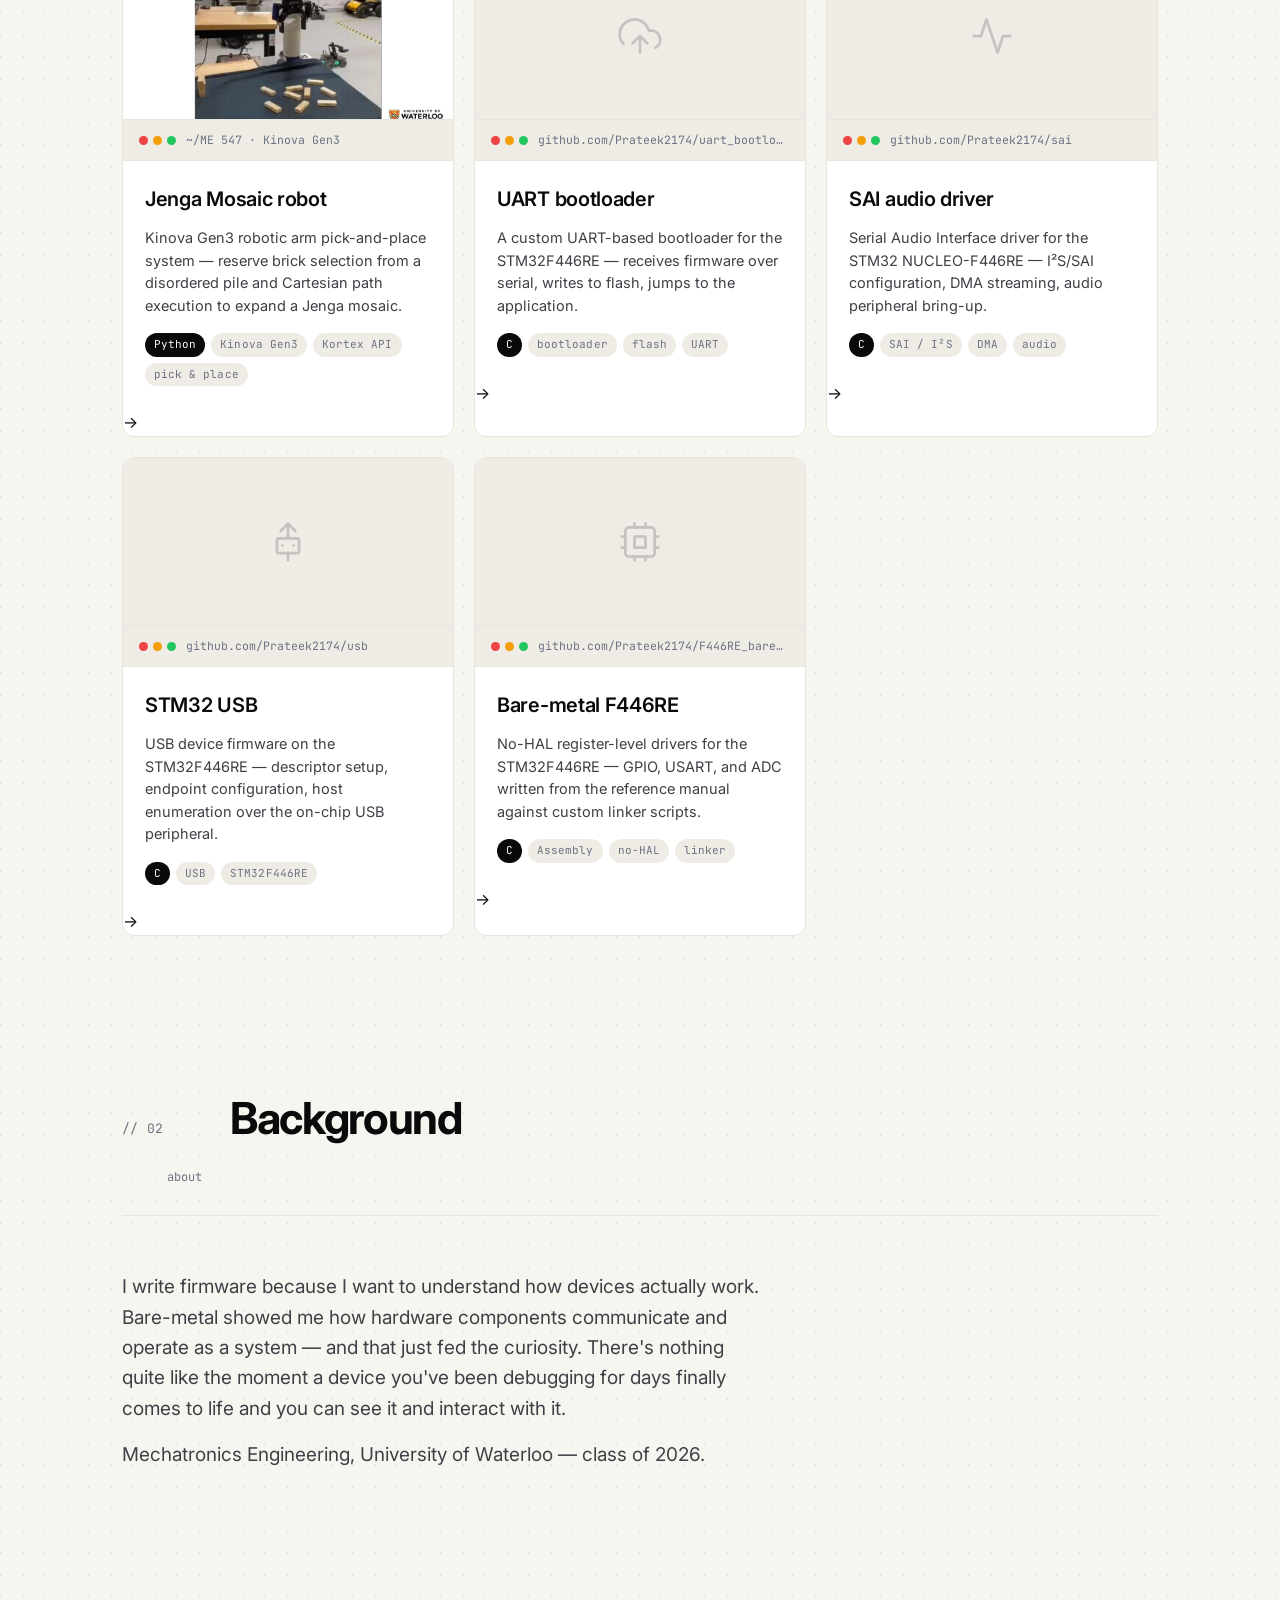
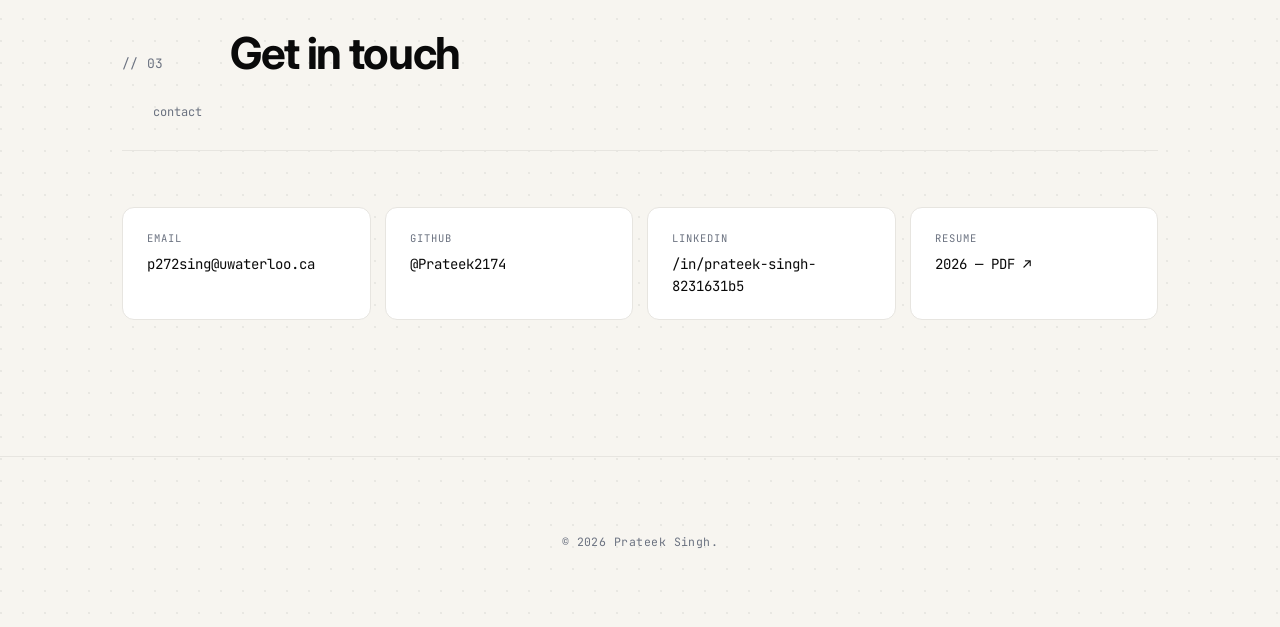
==== commit 24a27263: "Add FPGA human presence detector — case 13, 4-layer CNN, 83.3% hardware accuracy" ====
--- a/index.html
+++ b/index.html
@@ -78,6 +78,7 @@
         <div class="update-widget">
           <span class="update-widget-label">// updates</span>
           <ul class="update-widget-feed">
+            <li><a href="projects/fpga-human-presence.html"><time>Sep 2026</time><span class="update-tag update-tag--added">Added</span><span>FPGA human presence detector page →</span></a></li>
             <li><a href="projects/fpga-cnn.html"><time>Aug 2026</time><span class="update-tag update-tag--added">Added</span><span>FPGA CNN accelerator page →</span></a></li>
             <li><a href="projects/stm32-ev-vcu-rust.html"><time>Aug 2026</time><span class="update-tag update-tag--added">Added</span><span>Timberwolf VCU page →</span></a></li>
             <li><a href="projects/fpga-cnn.html"><time>May 2026</time><span class="update-tag update-tag--shipped">Shipped</span><span>FPGA CNN — 84.3% on hardware →</span></a></li>
@@ -92,7 +93,7 @@
       <header class="section-head">
         <span class="section-num">// 01</span>
         <h2>Projects</h2>
-        <span class="right">selected work · 10 completed</span>
+        <span class="right">selected work · 11 completed</span>
       </header>
 
       <!-- currently building -->
@@ -174,6 +175,29 @@
           <span class="tile-arrow">→</span>
         </a>
 
+        <a class="tile" href="projects/fpga-human-presence.html">
+          <div class="tile-img">
+            <div class="tile-img-ph">
+              <svg viewBox="0 0 24 24" fill="none" stroke="currentColor" stroke-width="1.5" stroke-linecap="round" stroke-linejoin="round">
+                <circle cx="12" cy="7" r="3"/>
+                <path d="M5 21v-1a7 7 0 0 1 14 0v1"/>
+              </svg>
+            </div>
+          </div>
+          <div class="tile-head">
+            <span class="lights"><span></span><span></span><span></span></span>
+            <span class="path">github.com/Prateek2174/tang_primer_human_cnn</span>
+          </div>
+          <div class="tile-body">
+            <h3>FPGA human presence detector</h3>
+            <p>Four-layer CNN in pure Verilog on a Tang Primer 20K — detects person / no person in a webcam scene at 83.3% accuracy on real hardware. Uses BatchNorm folding and knowledge distillation.</p>
+            <div class="tile-tags">
+              <span>Verilog</span><span>FPGA</span><span>CNN</span><span>distillation</span>
+            </div>
+          </div>
+          <span class="tile-arrow">→</span>
+        </a>
+
         <a class="tile" href="projects/night-vision.html">
           <div class="tile-img">
             <img src="assets/nv-headset-front.png" alt="IR night-vision headset" loading="lazy" />
--- a/styles.css
+++ b/styles.css
@@ -672,6 +672,50 @@
 .update-tag--wip     { background: color-mix(in srgb, #f59e0b 12%, transparent); color: #f59e0b; }
 .update-tag--updated { background: color-mix(in srgb, #a78bfa 12%, transparent); color: #a78bfa; }
 
+/* ---------- data table ---------- */
+.table-wrap {
+  overflow-x: auto;
+  margin: 24px 0;
+  border: 1px solid var(--line);
+  border-radius: var(--radius);
+}
+
+.data-table {
+  width: 100%;
+  border-collapse: collapse;
+  font-size: 13.5px;
+}
+
+.data-table caption {
+  text-align: left;
+  font-family: var(--mono);
+  font-size: 11px;
+  color: var(--muted);
+  padding: 12px 16px 8px;
+  border-bottom: 1px dashed var(--line);
+}
+
+.data-table th,
+.data-table td {
+  padding: 10px 16px;
+  text-align: left;
+  border-bottom: 1px solid var(--line);
+  white-space: nowrap;
+}
+
+.data-table thead th {
+  font-family: var(--mono);
+  font-size: 11px;
+  text-transform: uppercase;
+  letter-spacing: 0.05em;
+  color: var(--muted);
+  background: var(--bg-elev);
+}
+
+.data-table tbody tr:last-child td { border-bottom: none; }
+
+.data-table tbody tr:hover { background: var(--bg-elev); }
+
 /* ---------- footer ---------- */
 .footer {
   padding: 64px 32px;
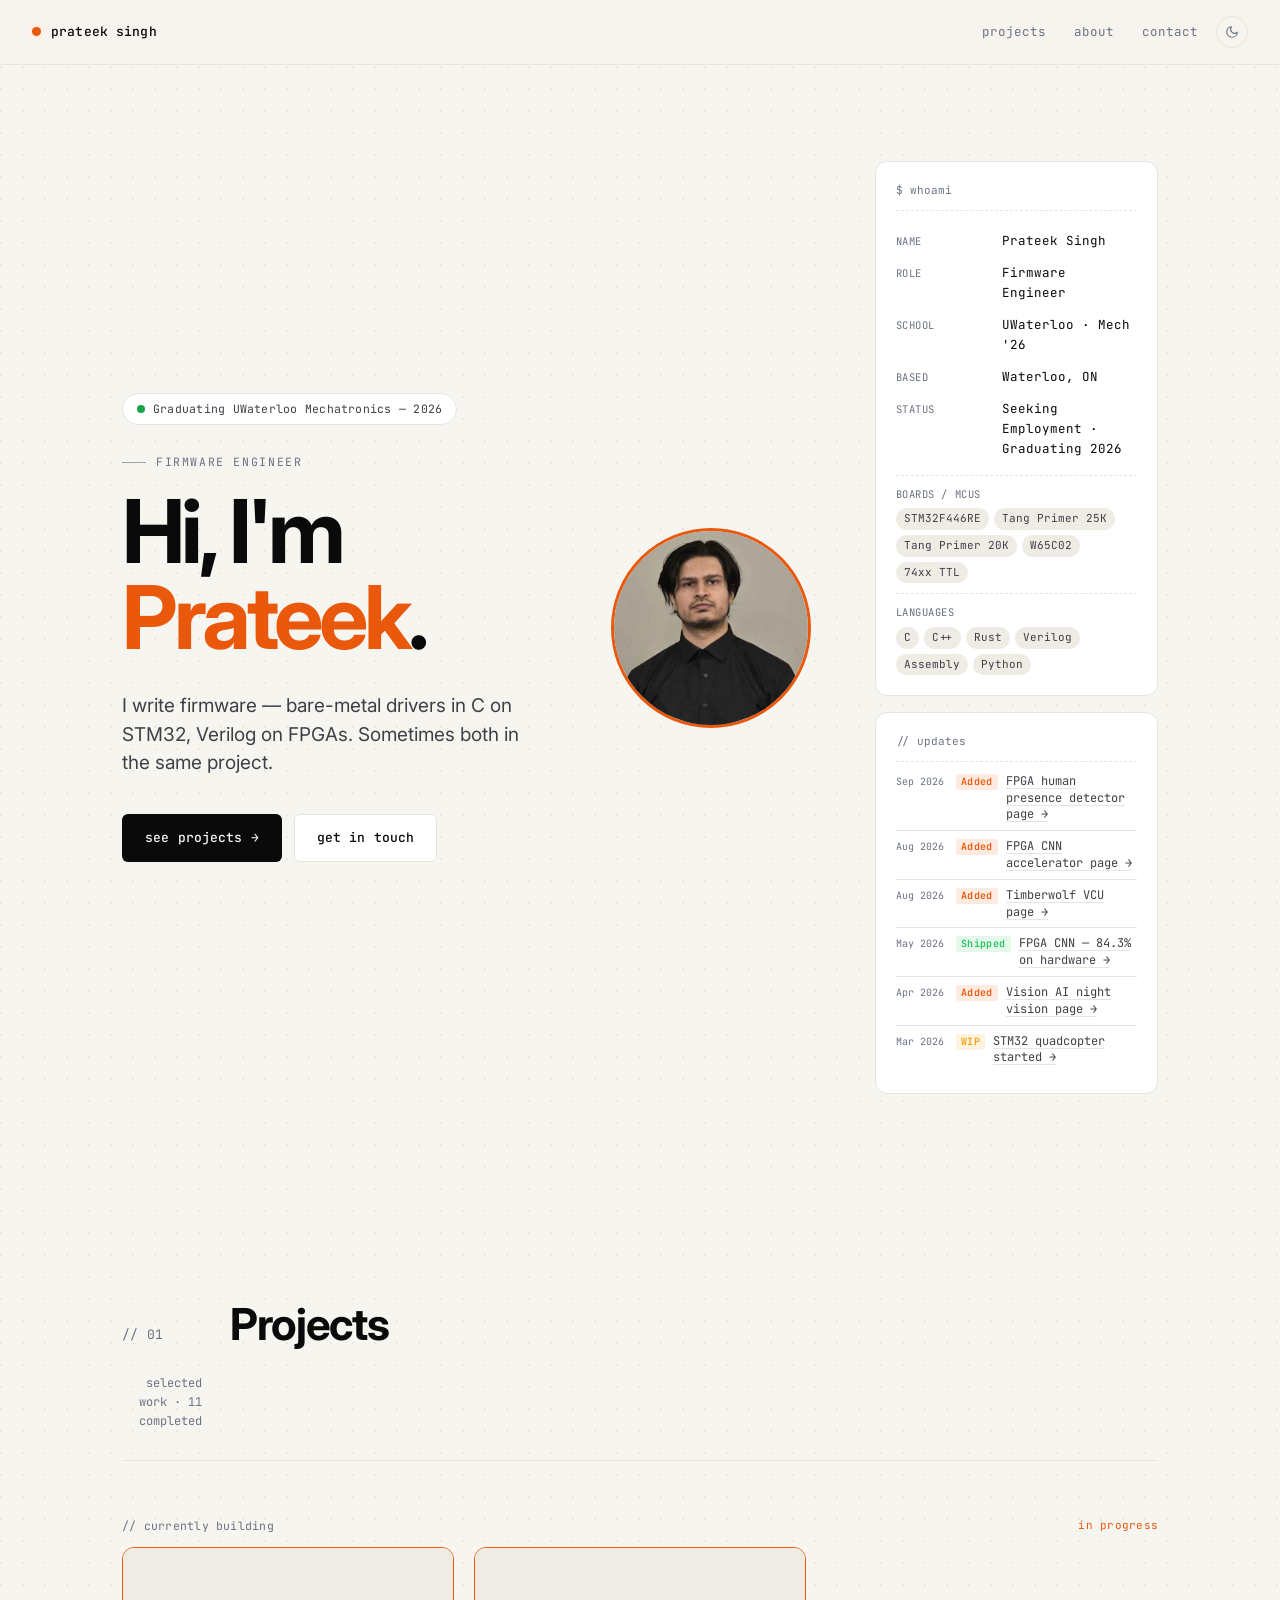
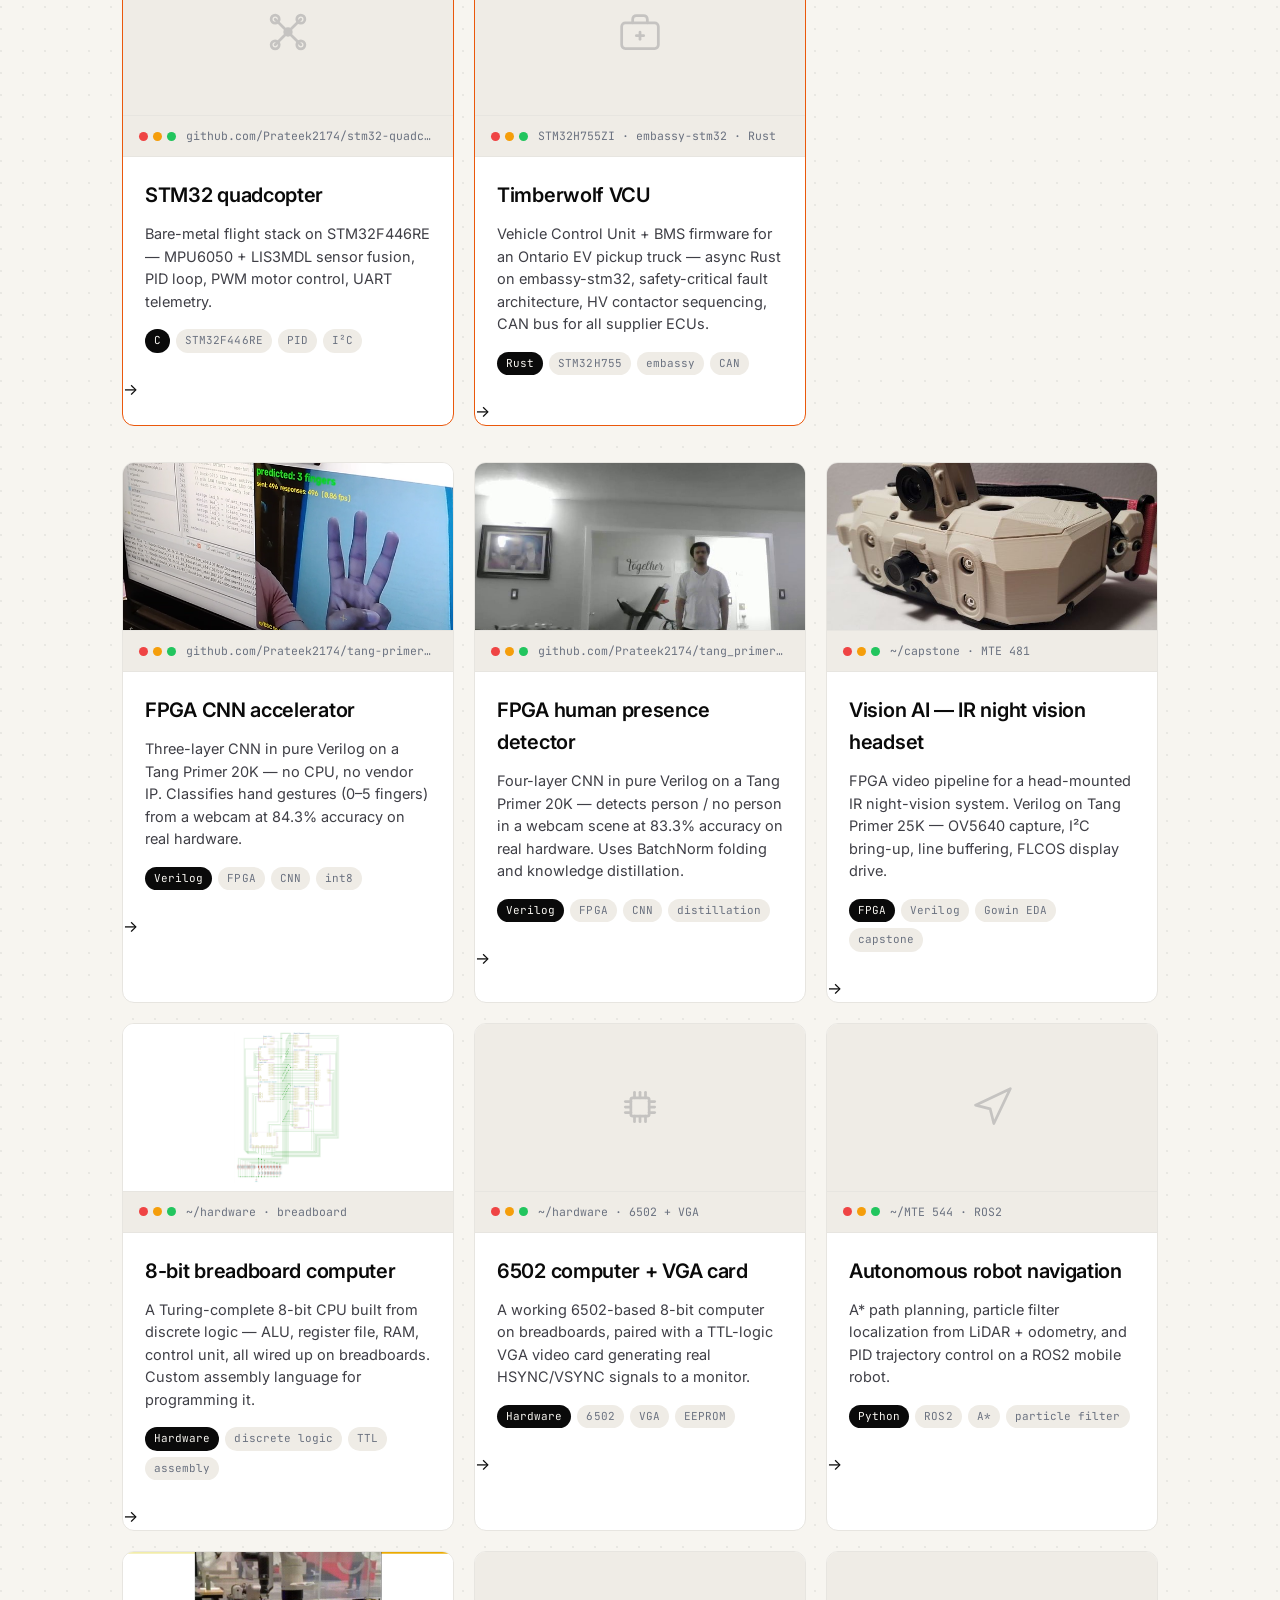
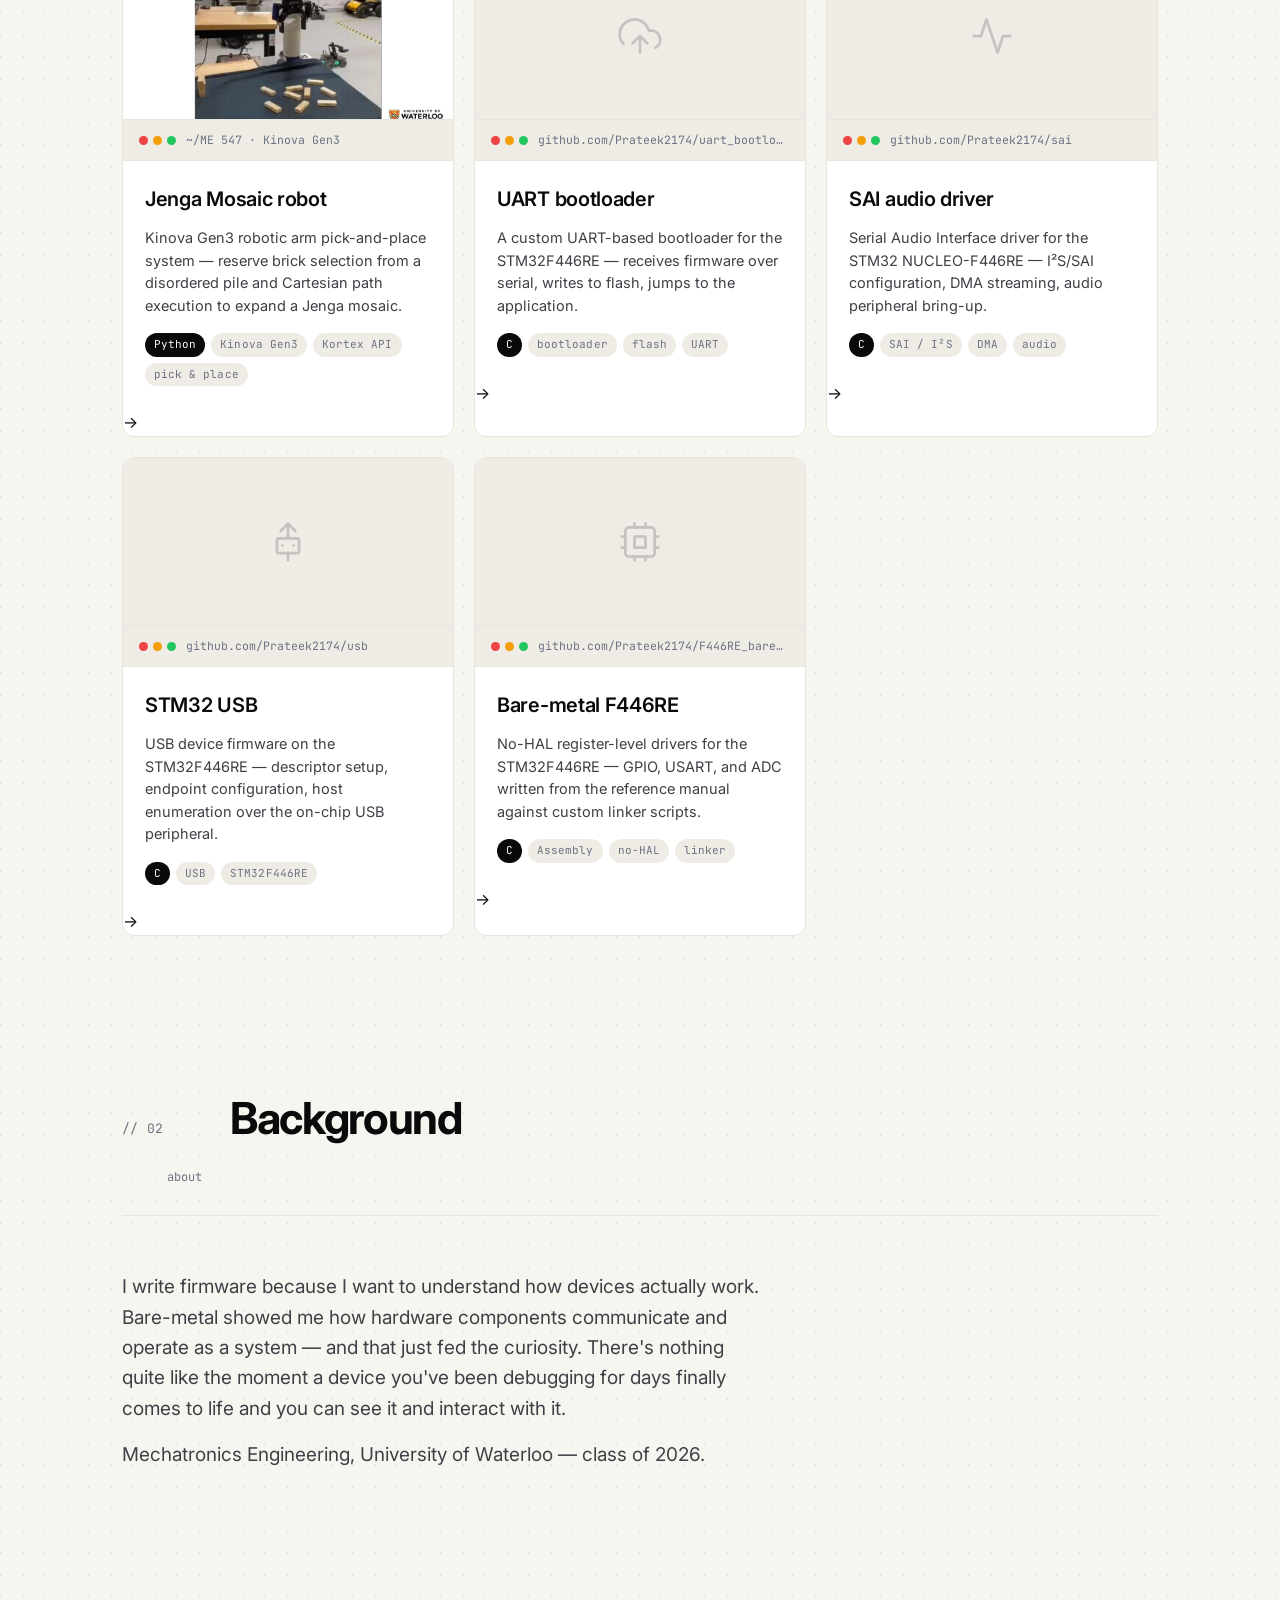
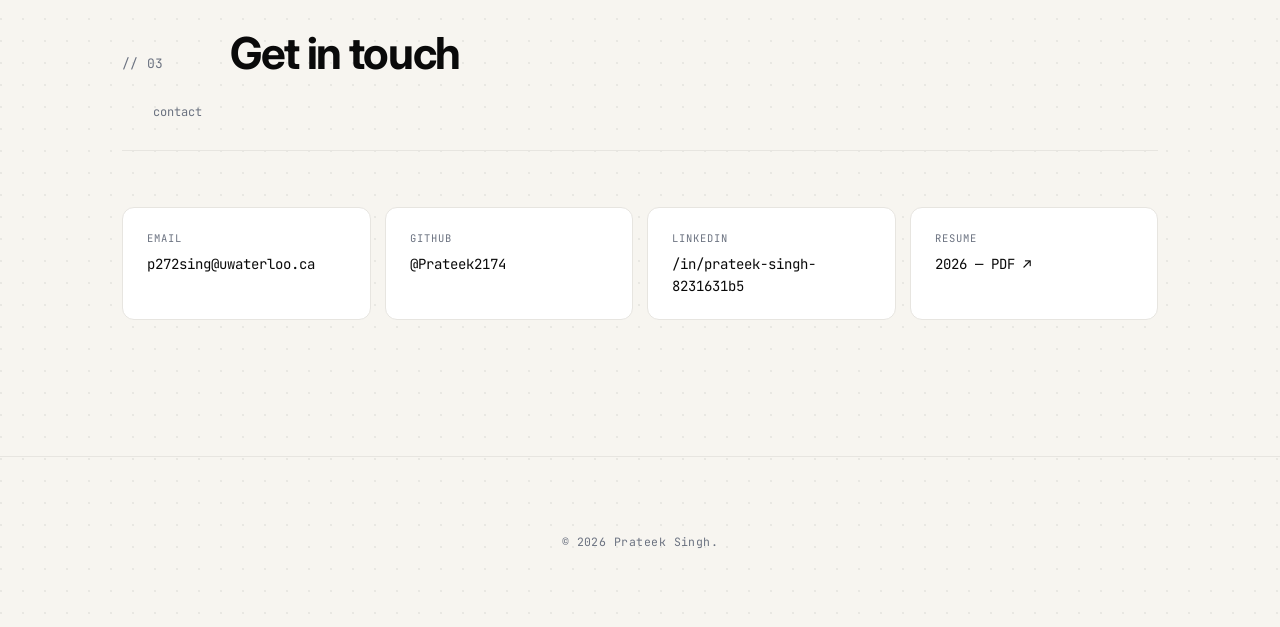
==== commit a0ff3592: "Add tile image for human presence detector" ====
--- a/index.html
+++ b/index.html
@@ -177,12 +177,7 @@
 
         <a class="tile" href="projects/fpga-human-presence.html">
           <div class="tile-img">
-            <div class="tile-img-ph">
-              <svg viewBox="0 0 24 24" fill="none" stroke="currentColor" stroke-width="1.5" stroke-linecap="round" stroke-linejoin="round">
-                <circle cx="12" cy="7" r="3"/>
-                <path d="M5 21v-1a7 7 0 0 1 14 0v1"/>
-              </svg>
-            </div>
+            <img src="assets/human-presence-shot.jpg" alt="FPGA human presence detector — predicted: person" loading="lazy" />
           </div>
           <div class="tile-head">
             <span class="lights"><span></span><span></span><span></span></span>
